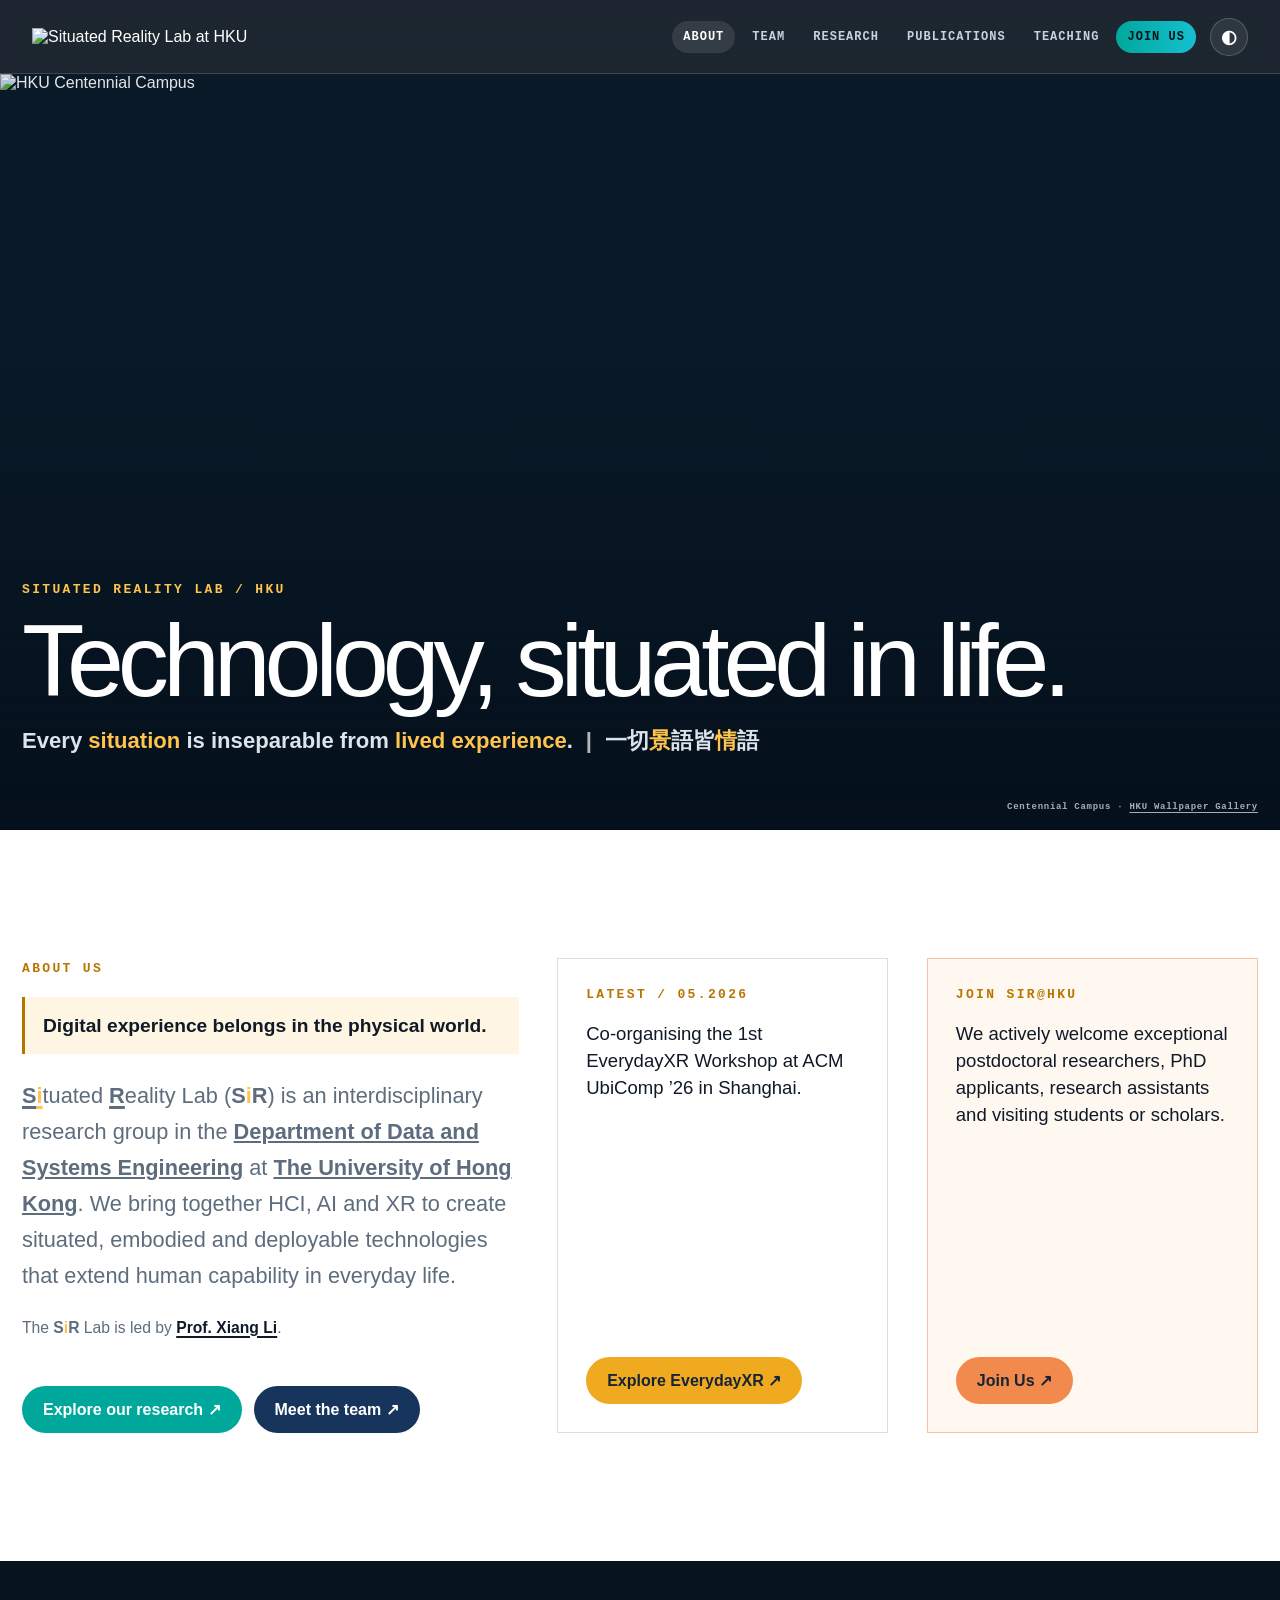
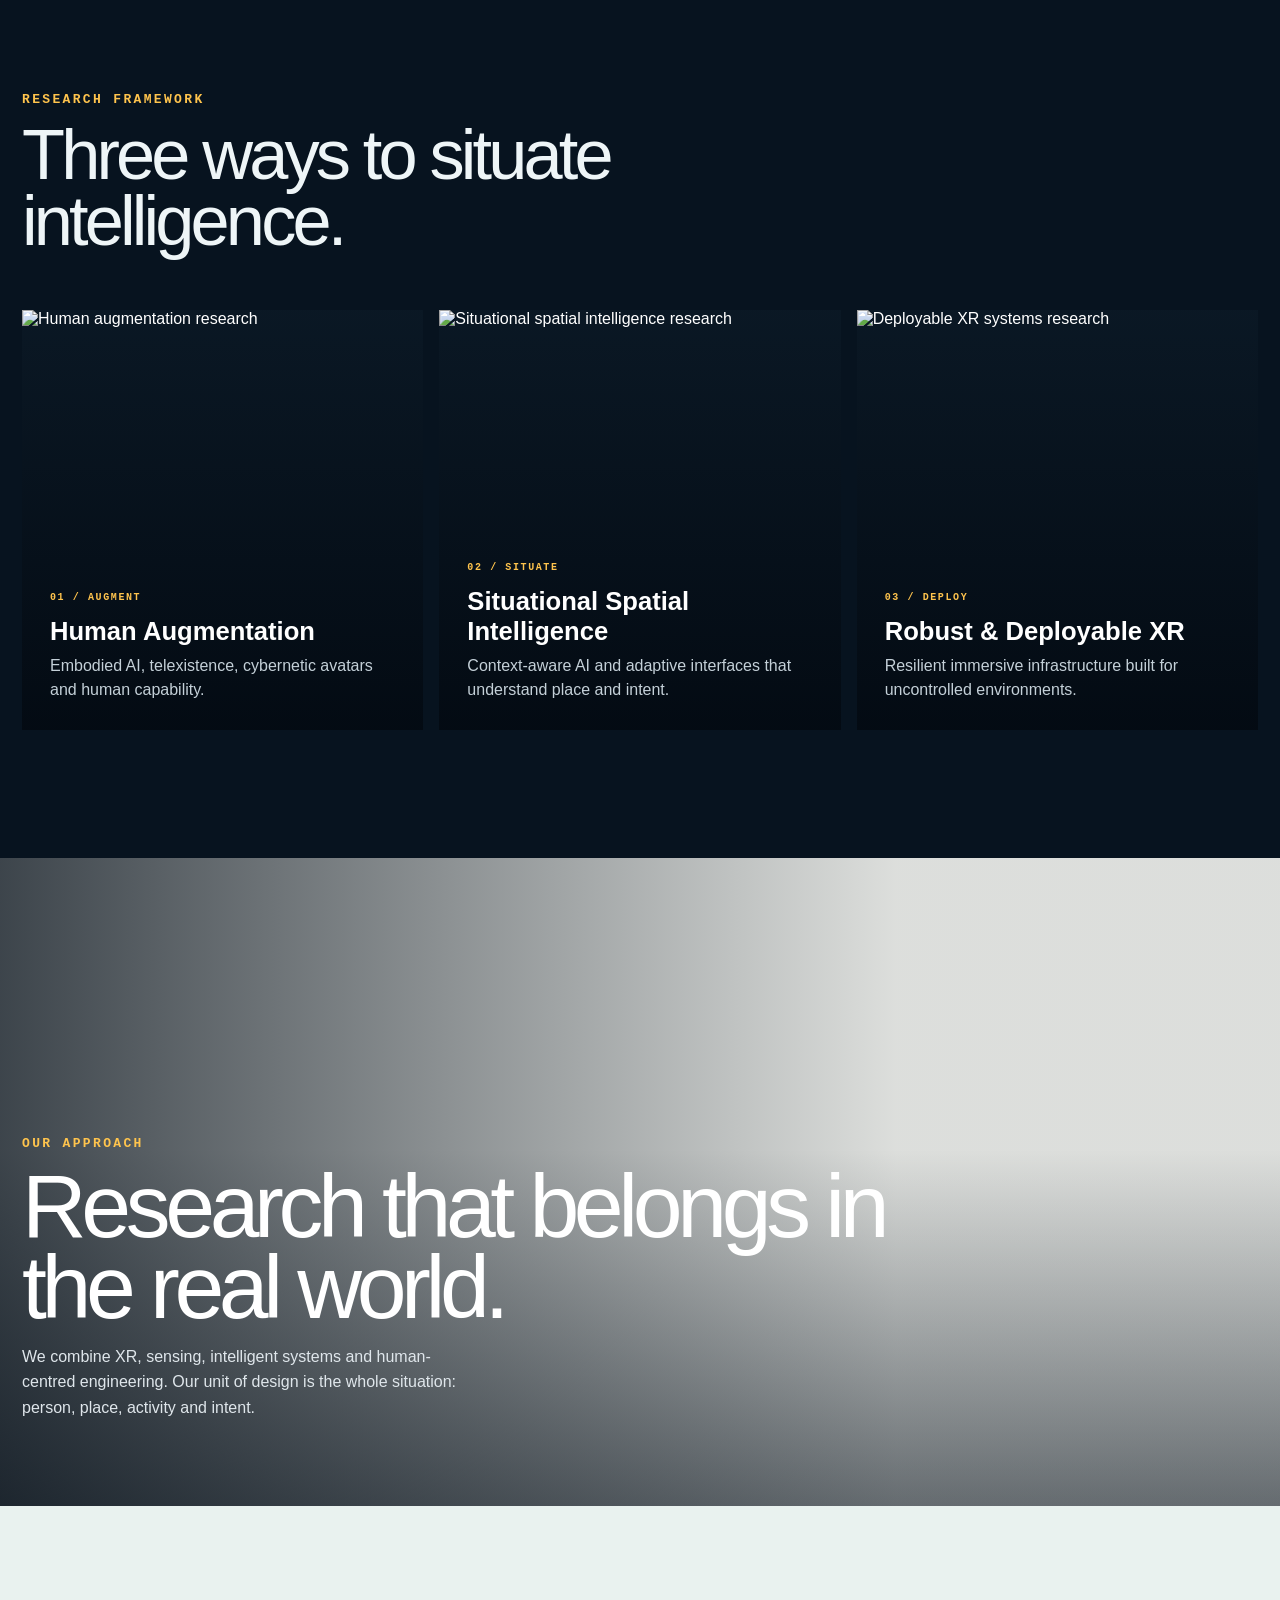
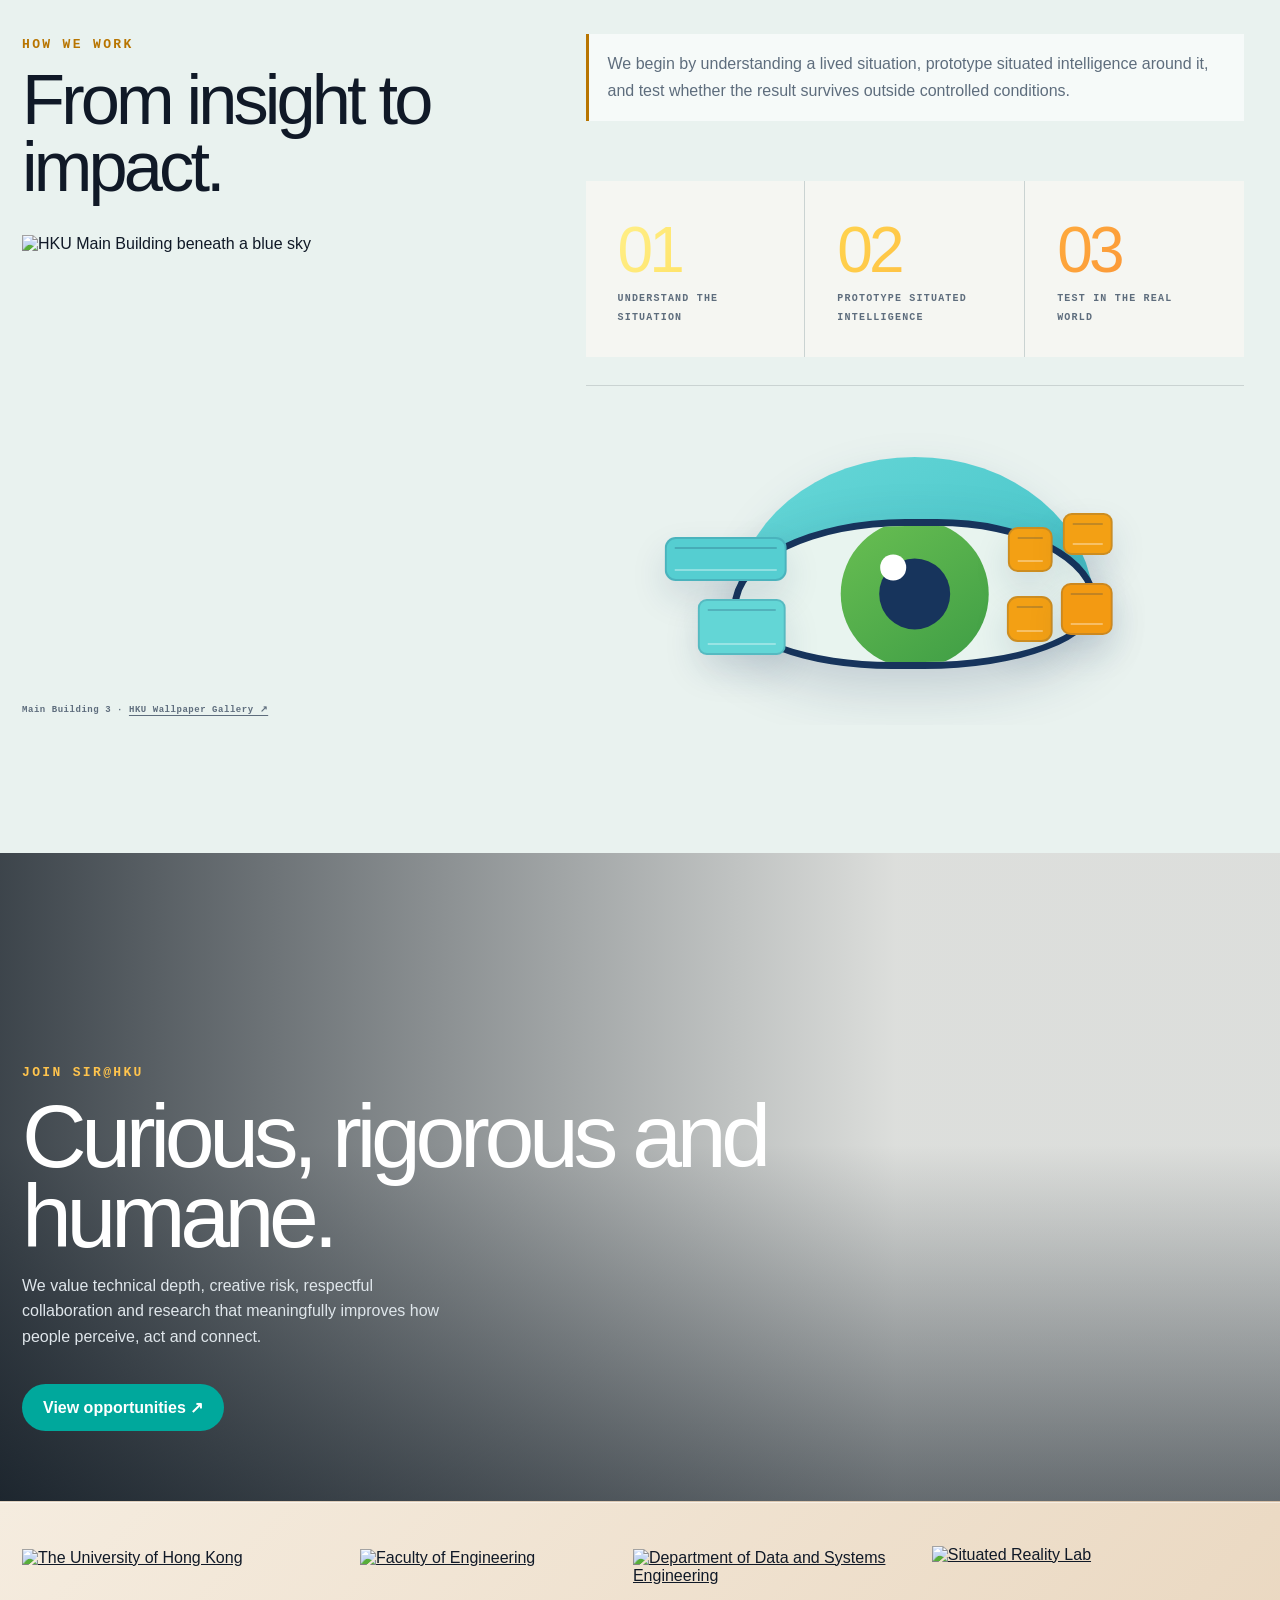
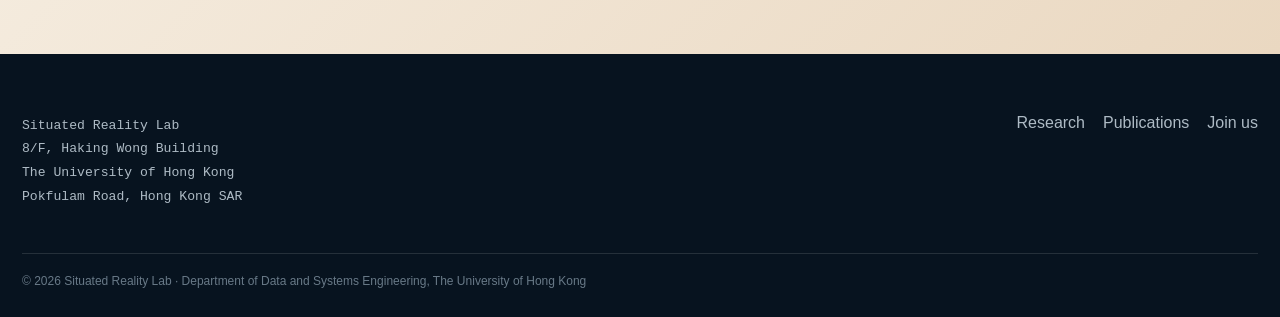
==== index.html @ 8b803414 "Revert "Move recommended readings to Misc page" This reverts commit d02cb369d5a5e66fdafa43a416e99a33" ====
<!doctype html><html lang="en"><head><meta charset="utf-8"><meta name="viewport" content="width=device-width,initial-scale=1"><meta name="theme-color" content="#07131f"><title>Situated Reality Lab — SiR@HKU</title><meta name="description" content="The Situated Reality Lab at The University of Hong Kong explores human augmentation, situational spatial intelligence and deployable XR systems."><meta property="og:title" content="Situated Reality Lab — SiR@HKU"><meta property="og:description" content="Every situation is inseparable from lived experience."><meta property="og:image" content="assets/campus/centennial-campus.webp"><link rel="icon" href="assets/brand/favicon.png"><link rel="stylesheet" href="site.css?v=20260720-about-lead1"></head><body>
<a class="skip" href="#content">Skip to content</a><header class="site-head"><a class="site-brand" href="index.html"><img src="assets/brand/sir-full-white.png" alt="Situated Reality Lab at HKU"></a><button class="nav-toggle" aria-expanded="false" aria-label="Open navigation">☰</button><nav class="site-nav" aria-label="Primary"><a href="index.html" aria-current="page">About</a><a href="team.html">Team</a><a href="research.html">Research</a><a href="publications.html">Publications</a><a href="teaching.html">Teaching</a><a class="join-pill" href="/join-us">Join us</a></nav></header>
<main id="content" class="page-main"><section class="campus-hero"><img src="assets/campus/centennial-campus.webp" alt="HKU Centennial Campus"><div class="hero-copy"><span class="eyebrow">Situated Reality Lab / HKU</span><h1>Technology, situated in life.</h1><p class="hero-manifesto">Every <strong class="manifesto-accent">situation</strong> is inseparable from <strong class="manifesto-accent">lived experience</strong>. <span class="manifesto-divider">|</span> 一切<span class="manifesto-accent">景</span>語皆<span class="manifesto-accent">情</span>語</p></div><small class="photo-credit">Centennial Campus · <a href="https://hku.hk/multimedia/wallpaper-gallery/page-1/">HKU Wallpaper Gallery</a></small></section>
<section class="section section--white"><div class="about-intro reveal"><div><span class="eyebrow">About us</span><aside class="about-note">Digital experience belongs in the physical world.</aside><p class="lede"><span class="sir-full-name"><strong class="sir-initial">S</strong><strong class="sir-initial sir-i">i</strong>tuated <strong class="sir-initial">R</strong>eality Lab</span> (<strong class="sir-abbr">S<span class="sir-i">i</span>R</strong>) is an interdisciplinary research group in the <strong><a href="https://www.dase.hku.hk/" target="_blank" rel="noreferrer">Department of Data and Systems Engineering</a></strong> at <strong><a href="https://www.hku.hk/" target="_blank" rel="noreferrer">The University of Hong Kong</a></strong>. We bring together HCI, AI and XR to create situated, embodied and deployable technologies that extend human capability in everyday life.</p><p class="about-leadership">The <strong class="sir-abbr">S<span class="sir-i">i</span>R</strong> Lab is led by <strong><a href="https://www.xiang-li.phd/" target="_blank" rel="noreferrer">Prof. Xiang Li</a></strong>.</p><div class="about-actions"><a class="button button--teal" href="research.html">Explore our research ↗</a><a class="button" href="team.html">Meet the team ↗</a></div></div><aside class="about-update"><span class="eyebrow">Latest / 05.2026</span><p>Co-organising the 1st EverydayXR Workshop at ACM UbiComp ’26 in Shanghai.</p><a class="button button--amber" href="https://sites.google.com/view/everyday-xr/home" target="_blank" rel="noreferrer">Explore EverydayXR ↗</a></aside><aside class="about-update about-update--join"><span class="eyebrow">Join SiR@HKU</span><p>We actively welcome exceptional postdoctoral researchers, PhD applicants, research assistants and visiting students or scholars.</p><a class="button button--orange" href="/join-us">Join Us ↗</a></aside></div></section>
<section class="section section--dark"><span class="eyebrow">Research framework</span><h2>Three ways to situate intelligence.</h2><div class="pillars reveal"><a class="pillar" href="research.html#augmentation"><img src="assets/research/human-augmentation-v2.webp" alt="Human augmentation research"><span>01 / AUGMENT</span><h3>Human Augmentation</h3><p>Embodied AI, telexistence, cybernetic avatars and human capability.</p></a><a class="pillar" href="research.html#intelligence"><img src="assets/research/spatial-intelligence-v2.webp" alt="Situational spatial intelligence research"><span>02 / SITUATE</span><h3>Situational Spatial Intelligence</h3><p>Context-aware AI and adaptive interfaces that understand place and intent.</p></a><a class="pillar" href="research.html#systems"><img src="assets/research/deployable-xr-v2.webp" alt="Deployable XR systems research"><span>03 / DEPLOY</span><h3>Robust & Deployable XR</h3><p>Resilient immersive infrastructure built for uncontrolled environments.</p></a></div></section>
<section class="campus-break"><img src="assets/campus/main-building-1.webp" alt="HKU Main Building"><div class="campus-break__copy reveal"><span class="eyebrow">Our approach</span><h2>Research that belongs in the real world.</h2><p>We combine XR, sensing, intelligent systems and human-centred engineering. Our unit of design is the whole situation: person, place, activity and intent.</p></div></section>
<section class="section section--tint"><div class="section-grid reveal"><div><span class="eyebrow">How we work</span><h2>From insight to impact.</h2><figure class="how-campus-image"><img src="assets/campus/main-building-3.webp" alt="HKU Main Building beneath a blue sky"><figcaption>Main Building 3 · <a href="https://hku.hk/multimedia/wallpaper-gallery/page-1/" target="_blank" rel="noreferrer">HKU Wallpaper Gallery ↗</a></figcaption></figure></div><div class="prose"><aside class="how-note">We begin by understanding a lived situation, prototype situated intelligence around it, and test whether the result survives outside controlled conditions.</aside><div class="kpi-row how-we-work__steps"><div class="kpi"><b>01</b><span>Understand the situation</span></div><div class="kpi"><b>02</b><span>Prototype situated intelligence</span></div><div class="kpi"><b>03</b><span>Test in the real world</span></div></div><div class="how-eye-wrap" data-about-eye><div class="about-eye-world" aria-hidden="true"><div class="about-eye"><div class="about-eye__cap"></div><div class="about-eye__sclera"><div class="about-eye__iris"><div class="about-eye__pupil"><i></i></div></div></div></div><span class="about-window about-window--1"></span><span class="about-window about-window--2"></span><span class="about-window about-window--3"></span><span class="about-window about-window--4"></span><span class="about-window about-window--5"></span><span class="about-window about-window--6"></span></div></div></div></div></section>
<section class="campus-break"><img src="assets/campus/law-pond.webp" alt="Pond lilies by the HKU Faculty of Law"><div class="campus-break__copy reveal"><span class="eyebrow">Join SiR@HKU</span><h2>Curious, rigorous and humane.</h2><p>We value technical depth, creative risk, respectful collaboration and research that meaningfully improves how people perceive, act and connect.</p><a class="button button--teal" href="/join-us">View opportunities ↗</a></div></section></main>
<div class="logo-strip"><a href="https://www.hku.hk/" target="_blank" rel="noreferrer" aria-label="The University of Hong Kong"><img src="assets/brand/hku-logo.png" alt="The University of Hong Kong"></a><a href="https://engg.hku.hk/" target="_blank" rel="noreferrer" aria-label="Faculty of Engineering, The University of Hong Kong"><img src="assets/brand/engineering-logo.png" alt="Faculty of Engineering"></a><a href="https://www.dase.hku.hk/" target="_blank" rel="noreferrer" aria-label="Department of Data and Systems Engineering, The University of Hong Kong"><img src="assets/brand/dase-logo.png" alt="Department of Data and Systems Engineering"></a><a href="/" aria-label="Situated Reality Lab home"><img src="assets/brand/sir-full.png" alt="Situated Reality Lab"></a></div>
<footer class="site-foot"><div class="foot-grid"><address>Situated Reality Lab<br>8/F, Haking Wong Building<br>The University of Hong Kong<br>Pokfulam Road, Hong Kong SAR</address><nav><a href="research.html">Research</a><a href="publications.html">Publications</a><a href="/join-us">Join us</a></nav></div><div class="copyright">© 2026 Situated Reality Lab · Department of Data and Systems Engineering, The University of Hong Kong</div></footer><script src="site.js?v=20260731-nav-label1"></script></body></html>
---- site.css ----
:root{--ink:#101927;--muted:#5e6d7d;--paper:#f5f6f2;--teal:#00a89c;--cyan:#16bfd0;--yellow:#ffc44d;--yellow-ink:#b87500;--orange:#f57945;--navy:#17345c;--green:#7fa640;--line:rgba(16,25,39,.14);--max:1240px;--mono:ui-monospace,SFMono-Regular,Menlo,monospace;--sans:Inter,"Helvetica Neue",Arial,"PingFang SC",sans-serif}
*{box-sizing:border-box}html{scroll-behavior:smooth;background:var(--paper)}body{margin:0;color:var(--ink);background:var(--paper);font-family:var(--sans)}img{display:block;max-width:100%}a{color:inherit}::selection{background:var(--orange);color:#fff}.skip{position:absolute;left:-9999px}.skip:focus{left:16px;top:16px;z-index:1000;padding:10px;background:#fff}
.site-head{position:sticky;top:0;z-index:80;display:flex;align-items:center;gap:28px;min-height:74px;padding:10px max(22px,calc((100vw - var(--max))/2));border-bottom:1px solid rgba(255,255,255,.14);color:#fff;background:rgba(6,16,27,.9);backdrop-filter:blur(18px)}.site-brand{display:flex;align-items:center;gap:12px;text-decoration:none;margin-right:auto}.site-brand img{width:230px;height:auto;max-height:46px;object-fit:contain}.site-brand span{display:none}.site-nav{display:flex;align-items:center;gap:6px}.site-nav a,.quick a{padding:10px 11px;text-decoration:none;font:650 11px/1 var(--mono);letter-spacing:.09em;text-transform:uppercase;color:#c7d2df;border-radius:99px}.site-nav a:hover,.site-nav a[aria-current=page]{color:#fff;background:rgba(255,255,255,.1)}.join-pill{background:linear-gradient(90deg,var(--teal),var(--cyan))!important;color:#04131c!important}.nav-toggle{display:none;color:#fff;border:0;background:transparent;font-size:24px}
.campus-hero{position:relative;min-height:min(84vh,880px);display:flex;align-items:end;overflow:hidden;color:#fff;background:#0b1b2a}.campus-hero>img{position:absolute;inset:0;width:100%;height:100%;object-fit:cover;animation:hero-in 1.2s ease both}.campus-hero:after{content:"";position:absolute;inset:0;background:linear-gradient(180deg,rgba(4,15,26,.1),rgba(4,15,26,.2) 45%,rgba(4,15,26,.9))}.hero-copy{position:relative;z-index:2;width:min(var(--max),calc(100% - 44px));margin:0 auto;padding:90px 0 72px}.eyebrow{display:inline-block;font:700 11px/1.2 var(--mono);letter-spacing:.18em;text-transform:uppercase;color:var(--yellow-ink)}.hero-copy .eyebrow,.campus-break .eyebrow,.section--dark .eyebrow{color:var(--yellow)}.hero-copy h1{max-width:11em;margin:18px 0;font-size:clamp(3.2rem,8vw,7.8rem);font-weight:460;line-height:.88;letter-spacing:-.06em;text-wrap:balance}.hero-copy p{max-width:60ch;margin:0;color:#dbe4eb;font-size:clamp(1rem,1.6vw,1.25rem);line-height:1.55}.photo-credit{position:absolute;right:22px;bottom:18px;z-index:3;color:rgba(255,255,255,.66);font:600 9px/1 var(--mono);letter-spacing:.08em}.photo-credit a{text-underline-offset:3px}
.page-main{overflow:hidden}.section{padding:clamp(75px,10vw,140px) max(22px,calc((100vw - var(--max))/2))}.section--white{background:#fff}.section--dark{color:#eef5f7;background:#07131f}.section--tint{background:#e9f2ef}.section-grid{display:grid;grid-template-columns:minmax(0,.8fr) minmax(0,1.2fr);gap:clamp(45px,9vw,120px)}.section h2{max-width:12em;margin:14px 0 28px;font-size:clamp(2.5rem,5.5vw,5.4rem);font-weight:470;line-height:.95;letter-spacing:-.055em}.section h3{font-size:clamp(1.4rem,2vw,2rem);font-weight:560;line-height:1.15}.lede{max-width:60ch;color:var(--muted);font-size:clamp(1.1rem,1.7vw,1.38rem);line-height:1.65}.section--dark .lede,.section--dark p{color:#aebbc5}.prose{max-width:74ch}.prose p,.prose li{color:var(--muted);font-size:1.03rem;line-height:1.75}.prose strong{color:var(--ink)}.section--dark .prose strong{color:#fff}.prose ul{padding-left:1.15em}.kpi-row{display:grid;grid-template-columns:repeat(3,1fr);gap:1px;margin-top:60px;background:var(--line)}.kpi{padding:32px;background:var(--paper)}.kpi b{display:block;font-size:clamp(2.6rem,5vw,5rem);font-weight:470;letter-spacing:-.06em}.kpi span{font:650 10px/1.4 var(--mono);letter-spacing:.12em;text-transform:uppercase;color:var(--muted)}
.campus-break{position:relative;min-height:72vh;display:grid;place-items:end start;overflow:hidden;color:#fff}.campus-break img{position:absolute;inset:-7% 0;width:100%;height:114%;object-fit:cover;transform:translateY(var(--parallax,0))}.campus-break:after{content:"";position:absolute;inset:0;background:linear-gradient(90deg,rgba(3,13,23,.76),rgba(3,13,23,.1) 70%),linear-gradient(0deg,rgba(3,13,23,.55),transparent 55%)}.campus-break__copy{position:relative;z-index:2;width:min(var(--max),calc(100% - 44px));margin:0 auto;padding:70px 0}.campus-break h2{max-width:11em;margin:15px 0;font-size:clamp(3rem,7vw,7rem);font-weight:460;line-height:.9;letter-spacing:-.06em}.campus-break p{max-width:50ch;color:#dfe6eb;line-height:1.6}
.pillars{display:grid;grid-template-columns:repeat(3,1fr);gap:16px;margin-top:55px}.pillar{position:relative;min-height:420px;padding:28px;display:flex;flex-direction:column;justify-content:end;overflow:hidden;color:#fff;background:#0b1926;text-decoration:none}.pillar img{position:absolute;inset:0;width:100%;height:100%;object-fit:cover;filter:saturate(.82)}.pillar:after{content:"";position:absolute;inset:0;background:linear-gradient(0deg,rgba(3,10,18,.95),rgba(3,10,18,.08))}.pillar>*{position:relative;z-index:2}.pillar span{font:700 10px/1 var(--mono);letter-spacing:.16em;color:#67dfd5}.pillar h3{margin:14px 0 8px}.pillar p{margin:0;color:#c4d0d8;line-height:1.5}
.team-grid{display:grid;grid-template-columns:repeat(4,1fr);gap:18px;margin-top:55px}.person{background:#fff;border:1px solid var(--line)}.person img,.person-placeholder{width:100%;aspect-ratio:1;object-fit:cover;background:linear-gradient(135deg,var(--navy),var(--teal));}.person-placeholder{display:grid;place-items:center;color:#fff;font-size:4rem;font-weight:300}.person__copy{padding:21px}.person__copy h3{margin:0 0 8px;font-size:1.25rem}.person__copy p{margin:3px 0;color:var(--muted);font-size:.9rem;line-height:1.45}.person__copy .role{color:var(--yellow-ink);font:700 10px/1.3 var(--mono);letter-spacing:.09em;text-transform:uppercase}.alumni{columns:2;column-gap:55px;padding:0;list-style:none}.alumni li{break-inside:avoid;padding:13px 0;border-bottom:1px solid var(--line);color:var(--muted)}
.research-block{display:grid;grid-template-columns:70px 1fr;gap:35px;padding:45px 0;border-top:1px solid var(--line)}.research-block .num{font:700 12px/1 var(--mono);color:var(--orange)}.research-block h3{margin:0 0 15px;font-size:clamp(2rem,3.4vw,3.5rem);letter-spacing:-.04em}.topic-list{display:grid;grid-template-columns:1fr 1fr;gap:12px 35px;padding:0;list-style:none}.topic-list li{padding:14px 0;border-top:1px solid var(--line);color:var(--muted);line-height:1.55}
.research-scroll{background:#06111c}.research-scroll__section{position:relative;min-height:145vh;color:#fff}.research-scroll__panel{position:sticky;top:74px;display:grid;grid-template-columns:1.15fr .85fr;height:calc(100vh - 74px);min-height:650px;overflow:hidden;background:#07131f}.research-scroll__section:nth-child(even) .research-scroll__panel{grid-template-columns:.85fr 1.15fr}.research-scroll__section:nth-child(even) .research-scroll__visual{order:2}.research-scroll__visual{position:relative;overflow:hidden}.research-scroll__visual:after{content:"";position:absolute;inset:0;background:linear-gradient(90deg,transparent 55%,#07131f)}.research-scroll__section:nth-child(even) .research-scroll__visual:after{background:linear-gradient(270deg,transparent 55%,#07131f)}.research-scroll__visual img{width:100%;height:100%;object-fit:cover;filter:saturate(.86) contrast(1.05);transform:scale(1.03)}.research-scroll__copy{display:flex;flex-direction:column;justify-content:center;padding:clamp(34px,6vw,90px)}.research-scroll__num{font:700 10px/1 var(--mono);letter-spacing:.18em;color:#6ae2d7}.research-scroll__copy h2{margin:20px 0;font-size:clamp(3rem,5.5vw,6rem);font-weight:470;line-height:.9;letter-spacing:-.06em}.research-scroll__copy>p{max-width:42ch;color:#bdc9d2;font-size:1.05rem;line-height:1.6}.research-keywords{display:flex;flex-wrap:wrap;gap:9px;margin:24px 0 0;padding:0;list-style:none}.research-keywords li{padding:9px 11px;border:1px solid rgba(255,255,255,.18);border-radius:99px;color:#e4edf2;font:650 9px/1.2 var(--mono);letter-spacing:.06em}.research-scroll__cta{margin-top:28px;color:#72e1d7;text-decoration:none;font-weight:650}
.about-intro{display:grid;grid-template-columns:1fr 1fr;gap:clamp(40px,8vw,110px);align-items:end}.about-update{padding:28px;border:1px solid var(--line);background:#fff}.about-update p{font-size:1.25rem;line-height:1.45}.about-update a{text-underline-offset:4px}.about-leadership{margin:14px 0 0;color:var(--muted);font-size:clamp(.98rem,1.15vw,1.08rem);line-height:1.55}.about-leadership a{color:var(--ink);font-weight:750;text-decoration-color:currentColor;text-decoration-thickness:1.5px;text-underline-offset:3px}.about-actions{display:flex;gap:12px;flex-wrap:wrap;margin-top:28px}
.manifesto-accent,.text-accent{color:var(--yellow)}.manifesto-divider{padding:0 .3em;color:rgba(255,255,255,.7)}.hero-copy .hero-manifesto{max-width:none;font-size:clamp(1.08rem,1.8vw,1.38rem);font-weight:650}
.pub-tools{display:flex;gap:12px;align-items:center;margin:35px 0}.pub-tools input{width:min(520px,100%);padding:15px 18px;border:1px solid var(--line);background:#fff;font:inherit}.pub-year{display:grid;grid-template-columns:140px 1fr;gap:35px;padding:40px 0;border-top:1px solid var(--line)}.pub-year h2{margin:0;font-size:2.5rem}.pub-list{margin:0;padding:0 0 0 2.5rem;list-style:decimal}.pub-list li{padding:0 0 24px .35rem;color:var(--muted);line-height:1.6}.pub-list li::marker{color:var(--yellow-ink);font:800 11px/1 var(--mono)}.pub-list strong{color:var(--ink)}.author-highlight{padding:0 .15em;color:#fff;background:var(--navy);font-weight:750}.pub-note{color:var(--orange);font-weight:800}.badge{display:inline-block;margin:5px 0 0 8px;padding:5px 8px;color:#fff;background:var(--orange);font:700 9px/1.25 var(--mono);letter-spacing:.05em;text-transform:uppercase}.publication-key{margin:-10px 0 28px;color:var(--muted);font-size:.88rem}.publication-key sup{color:var(--orange);font-weight:800}
.teaching-group{padding:36px;border:1px solid var(--line);background:#fff}.teaching-group+.teaching-group{margin-top:24px}.teaching-brand{display:flex;align-items:center;min-height:74px;margin-bottom:20px}.teaching-brand img{width:auto;max-width:min(420px,100%);max-height:74px;object-fit:contain}.teaching-brand--cam img{max-height:64px}.supervision-note{margin-top:24px;padding:18px 20px;border-left:3px solid var(--teal);color:var(--muted);background:#f2f6f4;font-size:.9rem;line-height:1.6}
.timeline{display:grid;gap:0}.course{display:grid;grid-template-columns:170px 1fr;gap:32px;padding:38px 0;border-top:1px solid var(--line)}.course time{font:700 11px/1.5 var(--mono);letter-spacing:.1em;color:var(--yellow-ink)}.course h3{margin:0 0 10px}.course p{margin:4px 0;color:var(--muted);line-height:1.6}
.status-card{padding:35px;border-left:5px solid var(--orange);background:#fff}.status-card h3{margin-top:0}.opportunities{display:grid;grid-template-columns:repeat(3,1fr);gap:15px;margin-top:40px}.opportunity{padding:26px;border:1px solid var(--line);background:#fff}.opportunity span{color:var(--yellow-ink);font:700 10px/1 var(--mono);letter-spacing:.1em}.opportunity h3{margin:15px 0 8px}.opportunity p{color:var(--muted);line-height:1.55}.faq{max-width:900px;margin-top:40px}.faq details{border-top:1px solid var(--line)}.faq summary{cursor:pointer;padding:24px 34px 24px 0;font-size:1.12rem;font-weight:620;list-style:none}.faq summary:after{content:"+";float:right;color:var(--teal)}.faq details[open] summary:after{content:"−"}.faq details p{max-width:70ch;margin:0 0 25px;color:var(--muted);line-height:1.7}
.button{display:inline-block;margin-top:18px;padding:14px 21px;border-radius:99px;color:#fff;background:var(--navy);text-decoration:none;font-weight:650}.button--teal{background:var(--teal)}.logo-strip{color-scheme:only light;display:grid;grid-template-columns:1.15fr .9fr 1fr 1.25fr;align-items:center;gap:38px;padding:44px max(22px,calc((100vw - var(--max))/2));background:linear-gradient(135deg,#f5ecdf 0%,#ead8c1 100%);border-top:1px solid rgba(113,73,35,.16);box-shadow:inset 0 1px rgba(255,255,255,.48)}.logo-strip a{display:flex;align-items:center;justify-content:center;border-radius:8px;transition:opacity .2s ease,transform .2s ease}.logo-strip a:hover{opacity:.78;transform:translateY(-2px)}.logo-strip a:focus-visible{outline:3px solid var(--teal);outline-offset:6px}.logo-strip img{width:100%;height:58px;object-fit:contain}.logo-strip a:last-child img{height:64px}.site-foot{padding:60px max(22px,calc((100vw - var(--max))/2)) 32px;color:#aebbc5;background:#07131f}.foot-grid{display:grid;grid-template-columns:1fr 1fr;gap:40px}.site-foot img{width:165px}.site-foot p,.site-foot address{font:normal .82rem/1.8 var(--mono)}.site-foot nav{display:flex;justify-content:flex-end;gap:18px;flex-wrap:wrap}.site-foot nav a{text-decoration:none}.copyright{margin-top:45px;padding-top:20px;border-top:1px solid rgba(255,255,255,.12);color:#687987;font-size:.75rem}
.about-intro{grid-template-columns:1.2fr .8fr .8fr;gap:clamp(18px,3vw,42px);align-items:stretch}.about-update{display:flex;flex-direction:column}.about-update p{font-size:1.16rem}.about-update a{margin-top:auto}.about-update--join{border-color:rgba(245,121,69,.45);background:#fff8f1}.about-update--join .eyebrow{color:var(--yellow-ink)}
.research-scroll__copy{overflow:auto}.research-keywords--details{display:grid;gap:0;width:100%;margin-top:20px}.research-keywords--details details{border-top:1px solid rgba(255,255,255,.16)}.research-keywords--details summary{cursor:pointer;padding:12px 26px 12px 0;color:#eef5f7;font:650 10px/1.35 var(--mono);letter-spacing:.045em;list-style:none}.research-keywords--details summary:after{content:"+";float:right;color:#67dfd5;font-size:15px}.research-keywords--details details[open] summary:after{content:"−"}.research-keywords--details p{margin:0 0 14px;max-width:48ch;color:#9fb0bc;font-size:.88rem;line-height:1.55}
.team-author{padding:.04em .2em;color:#542400;background:var(--yellow);border-bottom:2px solid var(--orange);font-weight:760}
.section--tint .eyebrow{color:var(--yellow-ink)}.kpi b,.pub-year>h2{color:var(--yellow-ink)}@supports ((-webkit-background-clip:text) or (background-clip:text)){.kpi b{background:linear-gradient(110deg,var(--yellow-ink),var(--orange));-webkit-background-clip:text;background-clip:text;-webkit-text-fill-color:transparent}}.pillar span,.research-scroll__num,.research-block .num{color:var(--yellow)}
.final-thought-note{max-width:900px;margin:0}.final-thought-note h3{margin:8px 0 12px;font-size:1.05rem}.final-thought-note p{margin:8px 0;font-size:.9rem}.join-label{color:var(--yellow-ink)!important}.final-thought-note .join-label{font:800 11px/1.2 var(--mono);letter-spacing:.12em;text-transform:uppercase}.join-page main a[target="_blank"]:not([href*="hku.hk/multimedia"])::after,.join-page main a[href^="mailto:"]::after{content:" ↗";color:var(--yellow-ink);font-weight:800;text-decoration:none}.join-page main .reading-list a[target="_blank"]::after{content:none}
.recruitment-call{display:grid;gap:10px;margin:20px 0;padding:0;list-style:none}.recruitment-call li{padding:15px 18px;border-left:3px solid var(--yellow);color:var(--ink);background:#fff8df;font-weight:720}.recruitment-call span{color:var(--muted);font-weight:560}.opening-intro{display:grid;grid-template-columns:minmax(0,.8fr) minmax(0,1.2fr);gap:clamp(45px,9vw,120px);align-items:end}.opening-intro .eyebrow,.opening-intro h2{grid-column:1}.opening-intro .lede{grid-column:2;grid-row:1 / span 2;margin:0}.opening-list{margin-top:55px;border-top:1px solid var(--line)}.opening-row{display:grid;grid-template-columns:90px 1fr;gap:28px;padding:38px 0;border-bottom:1px solid var(--line)}.opening-index{color:var(--yellow-ink);font:800 12px/1 var(--mono);letter-spacing:.14em}.opening-row h3{margin:0 0 8px}.opening-row p:first-of-type{margin-top:0}.opening-meta{color:var(--yellow-ink)!important;font:750 11px/1.45 var(--mono)!important;letter-spacing:.08em;text-transform:uppercase}.requirement-note{margin:10px 0 20px;padding:13px 16px;border-left:3px solid var(--yellow);color:var(--muted);background:#fff8df;font-size:.84rem;line-height:1.6}.requirement-note sup{color:var(--yellow-ink);font-weight:800}
.join-feature{display:grid;grid-template-columns:minmax(280px,.72fr) minmax(0,1.28fr);gap:clamp(42px,7vw,100px);align-items:start}.join-feature--reverse{grid-template-columns:minmax(0,1.28fr) minmax(280px,.72fr)}.join-feature__media{position:sticky;top:104px;margin:0}.join-feature__media img{width:100%;height:min(76vh,760px);min-height:560px;object-fit:cover;object-position:67% center}.join-feature--reverse .join-feature__media img{object-position:52% center}.join-feature__media figcaption{padding-top:10px;color:var(--muted);font:650 9px/1.45 var(--mono);letter-spacing:.06em}.join-feature__content h2{font-size:clamp(2.6rem,4.8vw,5rem)}.join-feature__content>.lede{margin-bottom:34px}.capability-grid{display:grid;grid-template-columns:1fr 1fr;gap:12px}.capability-grid article{padding:24px;border-top:3px solid var(--yellow);background:#fff}.capability-grid span{color:var(--yellow-ink);font:800 10px/1 var(--mono);letter-spacing:.14em}.capability-grid h3{margin:13px 0 9px;font-size:1.16rem}.capability-grid p,.admission-cards p,.funding-note,.institution-note p{color:var(--muted);line-height:1.65}.profile-note{margin-top:18px;padding:18px 20px;border-left:3px solid var(--yellow);color:var(--muted);background:#f7faf7;font-size:.9rem;line-height:1.65}.admission-cards{display:grid;gap:14px}.admission-cards article{padding:26px;border:1px solid var(--line);background:#f7f8f4}.admission-cards h3{margin:0 0 10px}.admission-cards a,.funding-note a{font-weight:700;text-decoration-color:var(--yellow-ink);text-decoration-thickness:2px;text-underline-offset:3px}.funding-note{margin:18px 0;padding:17px 19px;border-left:3px solid var(--yellow);background:#fff8df}.join-rankings{margin-top:24px}.join-rankings .kpi{padding:18px}.join-rankings .kpi b{font-size:clamp(2rem,3.2vw,3.4rem)}.institution-note{display:grid;grid-template-columns:1fr 1fr;gap:22px;margin-top:24px}.institution-note p{margin:0}.reading-list{display:grid;gap:0;margin-top:28px;padding-left:1.35rem}.reading-list li{padding:15px 0 15px 6px;border-top:1px solid var(--line)}.reading-list a{display:inline;color:var(--ink);font-weight:700;text-decoration-color:var(--yellow-ink);text-decoration-thickness:2px;text-underline-offset:4px}.reading-list cite{font-style:italic}.citation-meta{display:block;margin-top:6px;color:var(--muted);font:600 10px/1.55 var(--mono);letter-spacing:.025em}
.kpi-row.kpi-row--four{grid-template-columns:repeat(4,1fr)}
.why-join{overflow:hidden}.why-join__intro{display:grid;grid-template-columns:minmax(0,.85fr) minmax(0,1.15fr);gap:clamp(45px,9vw,120px);align-items:end}.why-join__intro h2{margin-bottom:0}.why-join__context{max-width:68ch}.why-join__context p{color:#b7c2ca;font-size:1.05rem;line-height:1.72}.why-join__context a{color:#fff;font-weight:700;text-decoration-color:var(--yellow);text-decoration-thickness:2px;text-underline-offset:4px}.why-join__context strong{color:var(--yellow)}.why-join__showcase{display:grid;grid-template-columns:minmax(0,1.18fr) minmax(300px,.82fr);gap:clamp(28px,5vw,68px);align-items:stretch;margin-top:60px}.why-join__visual{display:flex;flex-direction:column;justify-content:flex-end;margin:0;padding:clamp(22px,4vw,48px) clamp(15px,3vw,40px) 12px;background:#d8d1c1}.why-join__visual img{width:100%;height:auto;max-height:540px;object-fit:contain}.why-join__visual figcaption{padding-top:12px;color:#49525a;font:650 9px/1.45 var(--mono);letter-spacing:.06em}.why-join__visual a{font-weight:700}.why-join__funding{padding:clamp(25px,4vw,44px);border-top:4px solid var(--yellow);background:#102231}.micro-label{color:var(--yellow);font:800 10px/1 var(--mono);letter-spacing:.14em;text-transform:uppercase}.why-join__funding h3{max-width:13em;margin:16px 0 28px;font-size:clamp(1.8rem,3vw,3.1rem);font-weight:520;letter-spacing:-.035em}.funding-paths{display:grid;gap:18px}.funding-paths article{padding-top:18px;border-top:1px solid #29404f}.funding-paths article>span{color:var(--yellow);font:800 10px/1 var(--mono);letter-spacing:.12em;text-transform:uppercase}.funding-paths h4{margin:9px 0 8px;color:#fff;font-size:1.08rem}.funding-paths p{margin:0;color:#aebbc5;font-size:.92rem;line-height:1.65}.funding-paths a{color:#fff;text-decoration-color:var(--yellow);text-underline-offset:3px}.why-join__rankings{margin-top:44px;background:#29404f}.why-join__rankings .kpi{padding:24px;background:#102231}.why-join__rankings .kpi b{color:var(--yellow);font-size:clamp(2.6rem,4.5vw,4.5rem)}.why-join__rankings .kpi span{color:#aebbc5}.why-join__source{display:grid;grid-template-columns:minmax(170px,.36fr) 1fr;align-items:center;gap:24px;margin-top:20px;padding:14px;border:1px solid #29404f;color:#fff;background:#0c1b28;transition:border-color .25s,transform .25s}.why-join__source:hover{border-color:var(--yellow);transform:translateY(-2px)}.why-join__source img{width:100%;height:90px;object-fit:cover}.why-join__source span{display:grid;gap:8px}.why-join__source small{color:#8fa0ab;font:650 9px/1.4 var(--mono);letter-spacing:.08em;text-transform:uppercase}.why-join__source strong{color:var(--yellow);font-size:1.08rem}.join-page main .why-join__context a::after,.join-page main .funding-paths a::after,.join-page main .why-join__visual a::after,.join-page main .why-join__source::after{content:none}
.reveal{opacity:0;transform:translateY(24px);transition:.7s ease}.reveal.is-visible{opacity:1;transform:none}@keyframes hero-in{from{scale:1.06;opacity:.5}to{scale:1;opacity:1}}
@media(max-width:900px){.nav-toggle{display:block}.site-nav{position:absolute;left:0;right:0;top:100%;display:none;flex-direction:column;align-items:stretch;padding:14px 22px;background:#07131f}.site-nav.is-open{display:flex}.site-nav a{padding:14px}.section-grid,.foot-grid,.about-intro,.opening-intro,.join-feature,.join-feature--reverse,.why-join__intro,.why-join__showcase{grid-template-columns:1fr}.opening-intro .eyebrow,.opening-intro h2,.opening-intro .lede{grid-column:1;grid-row:auto}.opening-row{grid-template-columns:54px 1fr}.application-notes{margin-left:82px}.join-feature__media{position:relative;top:0;order:0}.join-feature__content{order:1}.join-feature__media img{height:56vh;min-height:420px}.pillars{grid-template-columns:1fr}.pillar{min-height:350px}.team-grid{grid-template-columns:repeat(2,1fr)}.opportunities{grid-template-columns:1fr}.topic-list{grid-template-columns:1fr}.site-foot nav{justify-content:flex-start}.campus-hero{min-height:72vh}.hero-copy h1{font-size:clamp(3.2rem,13vw,6rem)}.logo-strip{grid-template-columns:1fr 1fr}.research-scroll__section{min-height:auto}.research-scroll__panel,.research-scroll__section:nth-child(even) .research-scroll__panel{position:relative;top:0;grid-template-columns:1fr;height:auto;min-height:0}.research-scroll__section:nth-child(even) .research-scroll__visual{order:0}.research-scroll__visual{height:52vh;min-height:380px}.research-scroll__visual:after,.research-scroll__section:nth-child(even) .research-scroll__visual:after{background:linear-gradient(0deg,#07131f,transparent 60%)}.research-scroll__copy{padding:55px 24px 75px}}
.join-page main .why-join__context a::after,.join-page main .funding-paths a::after,.join-page main .why-join__visual a::after,.join-page main .why-join__source::after{content:none!important}
@media(max-width:600px){.site-head{min-height:66px}.site-brand img{width:180px}.team-grid{grid-template-columns:1fr}.alumni{columns:1}.kpi-row{grid-template-columns:1fr}.capability-grid,.institution-note{grid-template-columns:1fr}.pub-year,.course,.research-block,.opening-row{grid-template-columns:1fr}.opening-row{gap:14px}.application-notes{margin-left:0}.join-feature__media img{height:62vh;min-height:360px}.pub-year{gap:15px}.research-block{gap:16px}.logo-strip{grid-template-columns:1fr;gap:25px}.logo-strip a{justify-content:flex-start}.logo-strip img{width:min(330px,100%);object-position:left center}.hero-copy{padding-bottom:50px}.campus-break{min-height:62vh}.why-join__source{grid-template-columns:1fr}.why-join__source img{height:auto}.why-join__visual{padding:22px 10px 10px}}
@media(max-width:600px){.kpi-row.kpi-row--four{grid-template-columns:1fr}}
@media(prefers-reduced-motion:reduce){html{scroll-behavior:auto}.reveal{opacity:1;transform:none}.campus-hero>img{animation:none}}
.reading-section{display:grid;grid-template-columns:minmax(280px,.72fr) minmax(0,1.28fr);gap:clamp(42px,7vw,100px);align-items:start}.reading-section__intro{position:sticky;top:104px}.reading-photo{margin:32px 0 0}.reading-photo img{width:100%;height:min(58vh,560px);min-height:440px;object-fit:cover}.reading-photo figcaption{padding-top:10px;color:var(--muted);font:650 9px/1.45 var(--mono);letter-spacing:.06em}
@media(max-width:900px){.reading-section{grid-template-columns:1fr}.reading-section__intro{position:relative;top:0}.reading-photo img{height:55vh;min-height:400px}}
.why-join__visual{position:relative;display:block;overflow:hidden;padding:0;background:#d8b846}.why-join__visual img{width:100%;height:100%;min-height:620px;max-height:none;object-fit:cover;object-position:center}.why-join__visual figcaption{position:absolute;right:0;bottom:0;left:0;padding:36px 18px 14px;color:#fff;background:linear-gradient(transparent,rgba(7,19,31,.88));font:650 9px/1.45 var(--mono);letter-spacing:.06em}.why-join__visual a{color:#fff}.why-join__rankings{grid-template-columns:repeat(4,minmax(0,1fr))}.why-join__rankings .kpi{min-width:0}.why-join__rankings .kpi span{line-height:1.45}
@media(max-width:900px){.why-join__visual img{min-height:520px}.why-join__rankings{grid-template-columns:repeat(2,minmax(0,1fr))}}
@media(max-width:600px){.why-join__visual img{min-height:360px}.why-join__rankings{grid-template-columns:repeat(2,minmax(0,1fr))}.why-join__rankings .kpi{padding:18px 14px}.why-join__rankings .kpi b{font-size:clamp(2.25rem,12vw,3.4rem)}.why-join__rankings .kpi span{font-size:.72rem}}
.research-vision__image{width:100%;margin:0 0 30px}.research-vision__image img{display:block;width:100%;aspect-ratio:3/2;object-fit:cover}.research-vision__image figcaption{padding-top:10px;color:var(--muted);font:650 9px/1.45 var(--mono);letter-spacing:.06em}.research-vision__image a{color:var(--ink);font-weight:700;text-decoration-color:var(--yellow-ink);text-underline-offset:3px}
.why-join__rankings .kpi b{background:linear-gradient(125deg,var(--rank-start,#ffe36a),var(--rank-end,#ff9f32));-webkit-background-clip:text;background-clip:text;-webkit-text-fill-color:transparent}.why-join__rankings .kpi:nth-child(1){--rank-start:#fff08a;--rank-end:#ffd84d}.why-join__rankings .kpi:nth-child(2){--rank-start:#ffe36a;--rank-end:#ffc247}.why-join__rankings .kpi:nth-child(3){--rank-start:#ffd54f;--rank-end:#ffb33b}.why-join__rankings .kpi:nth-child(4){--rank-start:#ffca45;--rank-end:#ffa43a}.why-join__rankings .kpi:nth-child(5){--rank-start:#ffba40;--rank-end:#ff9638}.why-join__rankings .kpi:nth-child(6){--rank-start:#ffac3d;--rank-end:#f88935}.why-join__rankings .kpi:nth-child(7){--rank-start:#ff9f39;--rank-end:#ee7c32}.why-join__rankings .kpi:nth-child(8){--rank-start:#ff9137;--rank-end:#df6f2f}
.how-we-work__steps .kpi b{background:linear-gradient(125deg,var(--step-start,#fff08a),var(--step-end,#ff9f32));-webkit-background-clip:text;background-clip:text;-webkit-text-fill-color:transparent}.how-we-work__steps .kpi:nth-child(1){--step-start:#fff08a;--step-end:#ffd84d}.how-we-work__steps .kpi:nth-child(2){--step-start:#ffd54f;--step-end:#ffb33b}.how-we-work__steps .kpi:nth-child(3){--step-start:#ffac3d;--step-end:#f88935}
.open-access-label{display:inline-flex;align-items:center;margin-left:8px;padding:4px 7px;border:1px solid #86c59b;border-radius:999px;color:#17683a;background:#e7f6ec;font:800 8px/1 var(--mono);letter-spacing:.08em;text-transform:uppercase;vertical-align:1px}
.research-scroll__copy{min-height:0;overflow-y:auto;justify-content:safe center;scrollbar-gutter:stable}.research-scroll__num{font-size:13px;line-height:1.1;letter-spacing:.16em}.research-keywords--details summary{padding:14px 28px 14px 0;font-size:13px;line-height:1.4;letter-spacing:.035em}.research-keywords--details summary:after{font-size:18px}.research-keywords--details p{margin-bottom:16px;font-size:.92rem;line-height:1.58}
.research-scroll__num{position:sticky;top:0;z-index:3;align-self:flex-start;padding:8px 12px 8px 0;background:linear-gradient(90deg,#07131f 78%,rgba(7,19,31,0))}
@media(max-width:600px){.reading-photo img{height:62vh;min-height:360px}}

/* Research cinematic prototype: scroll is the timeline; images are replaceable by encoded video later. */
.research-cinematic{--cinematic-progress:0;position:relative;isolation:isolate;background:#06111c}
.research-cinematic__stage{position:sticky;top:74px;z-index:0;height:calc(100vh - 74px);overflow:hidden;background:#06111c}
.research-cinematic__scene{position:absolute;inset:0;opacity:0;transform:scale(1.08);will-change:opacity,transform;transition:opacity .12s linear}
.research-cinematic__scene img{width:100%;height:100%;object-fit:cover;filter:saturate(.88) contrast(1.08) brightness(.72)}
.research-cinematic__scene:after{content:"";position:absolute;inset:0;background:linear-gradient(90deg,rgba(4,13,22,.14),rgba(4,13,22,.28) 48%,rgba(4,13,22,.94) 82%),linear-gradient(0deg,rgba(4,13,22,.62),transparent 45%)}
.research-cinematic__scene--augment{opacity:var(--scene-1,1);transform:scale(calc(1.08 - var(--scene-1-progress,0)*.06)) translate3d(calc(var(--scene-1-progress,0)*-1.5%),0,0)}
.research-cinematic__scene--situate{opacity:var(--scene-2,0);transform:scale(calc(1.08 - var(--scene-2-progress,0)*.06)) translate3d(calc((1 - var(--scene-2-progress,0))*1.5%),0,0)}
.research-cinematic__scene--deploy{opacity:var(--scene-3,0);transform:scale(calc(1.08 - var(--scene-3-progress,0)*.06)) translate3d(calc((1 - var(--scene-3-progress,0))*1.5%),0,0)}
.research-cinematic__glow{position:absolute;left:18%;top:30%;width:30vw;height:30vw;border-radius:50%;background:radial-gradient(circle,rgba(0,212,194,.24),transparent 68%);mix-blend-mode:screen;transform:translate3d(calc(var(--cinematic-progress)*8vw),calc(var(--cinematic-progress)*-3vw),0)}
.research-cinematic__grid{position:absolute;inset:0;opacity:.18;background-image:linear-gradient(rgba(91,226,213,.2) 1px,transparent 1px),linear-gradient(90deg,rgba(91,226,213,.2) 1px,transparent 1px);background-size:72px 72px;mask-image:linear-gradient(90deg,#000,transparent 68%);transform:perspective(700px) rotateX(62deg) translateY(48%) scale(1.5);transform-origin:bottom}
.research-cinematic__hud{position:absolute;left:max(22px,calc((100vw - var(--max))/2));right:max(22px,calc((100vw - var(--max))/2));bottom:26px;display:grid;grid-template-columns:auto auto 1fr auto;align-items:center;gap:14px;color:#d7e2e9;font:750 9px/1 var(--mono);letter-spacing:.14em;text-transform:uppercase}
.research-cinematic__hud b{color:var(--yellow);font-size:13px}.research-cinematic__hud i{height:1px;background:linear-gradient(90deg,var(--yellow) calc(var(--cinematic-progress)*100%),rgba(255,255,255,.2) 0)}.research-cinematic__hud small{font:inherit;color:#8fa2ae}
.research-cinematic .research-scroll__section{z-index:2;min-height:115vh;margin-top:0;padding:15vh max(22px,calc((100vw - var(--max))/2)) 18vh;pointer-events:none}
.research-cinematic .research-scroll__section:first-of-type{margin-top:calc(-100vh + 74px)}
.research-cinematic .research-scroll__panel,.research-cinematic .research-scroll__section:nth-child(even) .research-scroll__panel{position:relative;top:auto;display:block;width:min(570px,48vw);height:auto;min-height:0;margin-left:auto;overflow:visible;background:transparent;pointer-events:auto}
.research-cinematic .research-scroll__visual{display:none}
.research-cinematic .research-scroll__copy{max-height:none;overflow:visible;justify-content:flex-start;padding:clamp(28px,4vw,54px);border:1px solid rgba(255,255,255,.14);background:rgba(7,19,31,.82);box-shadow:0 30px 90px rgba(0,0,0,.28);backdrop-filter:blur(18px)}
.research-cinematic .research-scroll__num{position:static;padding:0;background:none}
.research-cinematic .research-scroll__copy h2{font-size:clamp(3rem,4.8vw,5.2rem)}

@media(max-width:900px){
  .research-cinematic__stage{top:66px;height:calc(100vh - 66px)}
  .research-cinematic__scene:after{background:linear-gradient(0deg,rgba(4,13,22,.96) 5%,rgba(4,13,22,.25) 72%),linear-gradient(90deg,rgba(4,13,22,.15),rgba(4,13,22,.45))}
  .research-cinematic__hud{bottom:15px;grid-template-columns:auto auto 1fr}.research-cinematic__hud small{display:none}
  .research-cinematic .research-scroll__section{min-height:125vh;margin-top:0;padding:44vh 22px 14vh}
  .research-cinematic .research-scroll__section:first-of-type{margin-top:calc(-100vh + 66px)}
  .research-cinematic .research-scroll__panel,.research-cinematic .research-scroll__section:nth-child(even) .research-scroll__panel{width:100%;margin:0}
  .research-cinematic .research-scroll__copy{max-height:none;padding:26px 22px}
  .research-cinematic .research-scroll__copy h2{font-size:clamp(2.7rem,10vw,4rem)}
}
@media(prefers-reduced-motion:reduce){.research-cinematic__scene{transform:none!important;transition:none}.research-cinematic__grid,.research-cinematic__glow{display:none}}
.research-world-canvas{position:absolute;inset:0;width:100%;height:100%;display:block;background:radial-gradient(circle at 35% 45%,#123649 0,#071824 42%,#030a12 100%)}
.research-world-fallback{display:none;position:absolute;inset:0}.research-world-fallback img{width:100%;height:100%;object-fit:cover;filter:brightness(.58) saturate(.8)}
.research-world-fallback:after{content:"";position:absolute;inset:0;background:linear-gradient(90deg,transparent,#07131f 78%)}
.research-world-canvas.is-unavailable+.research-world-fallback{display:block}
@media(prefers-reduced-motion:reduce){.research-world-canvas{display:none}.research-world-fallback{display:block}}
.research-outro{margin-top:-100px}

/* Persistent light / dark appearance switch. */
.theme-toggle{flex:0 0 auto;display:grid;place-items:center;width:38px;height:38px;padding:0;border:1px solid rgba(255,255,255,.2);border-radius:50%;color:#fff;background:rgba(255,255,255,.07);font:700 18px/1 var(--sans);cursor:pointer;transition:background .2s,border-color .2s,transform .2s}.theme-toggle:hover{border-color:var(--yellow);background:rgba(255,255,255,.14);transform:rotate(8deg)}.theme-toggle:focus-visible{outline:2px solid var(--yellow);outline-offset:3px}
html[data-theme=dark]{color-scheme:dark;--ink:#edf4f6;--muted:#aebbc5;--paper:#07131f;--line:rgba(225,238,244,.15);--yellow-ink:#ffc44d}
html[data-theme=dark] body{color:var(--ink);background:#07131f}
html[data-theme=dark] .section--white{background:#0b1926}
html[data-theme=dark] .section--tint{background:#102231}
html[data-theme=dark] .section--white .prose p,html[data-theme=dark] .section--white .prose li,html[data-theme=dark] .section--tint .prose p,html[data-theme=dark] .section--tint .prose li,html[data-theme=dark] .lede{color:#aebbc5}
html[data-theme=dark] .prose strong,html[data-theme=dark] .research-vision__image a,html[data-theme=dark] .research-outro__image a{color:#f3f7f8}
html[data-theme=dark] .about-update,html[data-theme=dark] .person,html[data-theme=dark] .status-card,html[data-theme=dark] .opportunity,html[data-theme=dark] .capability-grid article,html[data-theme=dark] .admission-cards article,html[data-theme=dark] .pub-tools input{color:#edf4f6;background:#102231;border-color:var(--line)}
html[data-theme=dark] .about-update--join,html[data-theme=dark] .recruitment-call li,html[data-theme=dark] .requirement-note,html[data-theme=dark] .funding-note{color:#f3eadb;background:#2b2418}
html[data-theme=dark] .supervision-note,html[data-theme=dark] .profile-note{color:#b9c5cc;background:#0d202d}
html[data-theme=dark] .pub-list strong,html[data-theme=dark] .reading-list a,html[data-theme=dark] .course h3,html[data-theme=dark] .opening-row h3{color:#f3f7f8}
html[data-theme=dark] .kpi{background:#102231}
html[data-theme=dark] .research-outro{background:#102231}
html[data-theme=dark] .reading-section{background:#0b1926}
html[data-theme=dark] .reading-list li,html[data-theme=dark] .pub-year,html[data-theme=dark] .course,html[data-theme=dark] .opening-row{border-color:var(--line)}
html[data-theme=dark] .teaching-group{color:#101927;background:linear-gradient(135deg,#f5ecdf 0%,#ead8c1 100%);border-color:rgba(113,73,35,.16)}
html[data-theme=dark] .teaching-group .eyebrow,html[data-theme=dark] .teaching-group time{color:#9b6200}
html[data-theme=dark] .teaching-group h2,html[data-theme=dark] .teaching-group h3,html[data-theme=dark] .teaching-group strong{color:#101927}
html[data-theme=dark] .teaching-group p,html[data-theme=dark] .teaching-group .course p{color:#53606b}
html[data-theme=dark] .teaching-group .supervision-note{color:#53606b;background:rgba(255,255,255,.48)}
html[data-theme=dark] .logo-strip{color-scheme:only light;background:linear-gradient(135deg,#f5ecdf 0%,#ead8c1 100%)}
@media(max-width:600px){.theme-toggle{width:34px;height:34px;font-size:16px}}
.site-head{gap:10px;padding-right:clamp(18px,2.5vw,36px);padding-left:clamp(18px,2.5vw,36px)}.site-brand{order:1}.site-nav{order:2;margin-left:auto}.theme-toggle{order:3;margin-left:4px}.nav-toggle{order:4}
@media(max-width:900px){.site-nav{margin-left:0}.theme-toggle{margin-left:auto}.site-brand{margin-right:0}}
.site-nav a{font-size:12px;letter-spacing:.085em}
.eyebrow{font-size:13px}
.about-note{max-width:34rem;margin:20px 0 24px;padding:15px 18px;border-left:3px solid var(--yellow-ink);background:rgba(240,178,30,.12);color:var(--ink);font-size:clamp(1.05rem,1.5vw,1.25rem);font-weight:700;line-height:1.45}
html[data-theme=dark] .about-note{background:rgba(240,178,30,.1);color:#eef5f7}
.sir-initial,.sir-abbr{font-weight:800}.sir-i{color:var(--yellow)}.sir-initial{text-decoration-line:underline;text-decoration-color:currentColor;text-decoration-thickness:.12em;text-underline-offset:.15em}
.about-eye-section{position:relative;isolation:isolate;min-height:760px;padding-bottom:clamp(300px,29vw,390px);overflow:hidden}
.about-eye-section .about-intro{position:relative;z-index:2}
.about-eye-section .about-intro>div,.about-eye-section .about-update{box-shadow:0 18px 55px rgba(16,25,39,.06)}
.about-eye-section .about-intro>div:first-child{padding:26px;background:rgba(255,255,255,.94);border:1px solid rgba(16,25,39,.08);backdrop-filter:blur(9px)}
.about-eye-world{--gx:0;--gy:0;position:absolute;z-index:1;left:50%;bottom:0;width:min(920px,94vw);height:clamp(280px,29vw,380px);transform:translateX(-50%);pointer-events:none}
.about-eye{position:absolute;left:50%;top:53%;width:clamp(240px,27vw,350px);height:clamp(135px,15vw,195px);transform:translate(-50%,-50%)}
.about-eye__cap{position:absolute;z-index:1;left:4%;top:-1%;width:92%;height:68%;border-radius:50% 50% 0 0/100% 100% 0 0;background:linear-gradient(145deg,#68d8d8,#45c3c8);filter:drop-shadow(0 10px 18px rgba(23,52,92,.1))}
.about-eye__sclera{position:absolute;z-index:2;left:3%;bottom:5%;width:94%;height:68%;overflow:hidden;border:clamp(9px,1.2vw,15px) solid #17345c;border-radius:52% 48% 52% 48%/64% 62% 48% 46%;background:#e8f4ef;box-shadow:0 18px 55px rgba(23,52,92,.2);transform-origin:center;transition:transform .12s ease}
.about-eye__iris{position:absolute;left:50%;top:50%;width:42%;aspect-ratio:1;border-radius:50%;background:linear-gradient(145deg,#69bf52,#3e9d45);transform:translate(calc(-50% + var(--gx)*26px),calc(-50% + var(--gy)*15px));transition:transform .16s cubic-bezier(.2,.8,.2,1)}
.about-eye__pupil{position:absolute;left:50%;top:50%;width:48%;aspect-ratio:1;border-radius:50%;background:#17345c;transform:translate(-50%,-50%)}
.about-eye__pupil i{position:absolute;left:2%;top:-5%;width:36%;aspect-ratio:1;border-radius:50%;background:#fff}
.about-eye-world.is-blinking .about-eye__sclera{transform:scaleY(.07)}
.about-window{--mx:0px;--my:0px;position:absolute;display:block;border:2px solid rgba(23,52,92,.17);box-shadow:0 16px 35px rgba(23,52,92,.13);transform:translate(var(--mx),var(--my));transition:transform .55s cubic-bezier(.2,.8,.2,1),left .55s cubic-bezier(.2,.8,.2,1),top .55s cubic-bezier(.2,.8,.2,1)}
.about-window:after{content:"";position:absolute;inset:8px;border-top:2px solid rgba(23,52,92,.22);border-bottom:2px solid rgba(255,255,255,.35)}
.about-window--1{left:6%;top:25%;width:128px;height:48px;border-radius:11px;background:#55ced1}
.about-window--2{left:14%;top:61%;width:92px;height:62px;border-radius:9px;background:#63d6d6}
.about-window--3{left:29%;top:12%;width:56px;height:56px;border-radius:10px;background:#f3a014}
.about-window--4{right:27%;top:18%;width:64px;height:45px;border-radius:9px;background:#f3a014}
.about-window--5{right:13%;top:55%;width:108px;height:60px;border-radius:11px;background:#54cdd0}
.about-window--6{right:5%;top:22%;width:50px;height:74px;border-radius:10px;background:#f39a12}
html[data-theme=dark] .about-eye-section .about-intro>div:first-child{color:#eef5f7;background:rgba(16,34,49,.94);border-color:rgba(255,255,255,.1)}
html[data-theme=dark] .about-leadership a{color:#eef5f7}
html[data-theme=dark] .about-eye__sclera{background:#dcece8}
@media(max-width:900px){.about-eye-section{min-height:0;padding-bottom:300px}.about-eye-world{height:285px}.about-eye-section .about-intro>div:first-child{padding:22px}.about-window--1{left:2%}.about-window--2{left:9%}.about-window--5{right:8%}.about-window--6{right:1%}}
@media(max-width:600px){.about-eye-section{padding-bottom:250px}.about-eye-world{height:235px}.about-eye{width:220px;height:124px}.about-window--1{width:72px;height:36px}.about-window--2{width:58px;height:46px}.about-window--3{left:18%;width:38px;height:38px}.about-window--4{right:17%;width:40px;height:34px}.about-window--5{width:64px;height:42px}.about-window--6{width:36px;height:52px}}
@media(prefers-reduced-motion:reduce){.about-eye__iris,.about-eye__sclera,.about-window{transition:none!important}.about-eye-world.is-autonomous .about-eye__iris,.about-eye-world.is-autonomous .about-window{animation:none!important}}
.about-eye-section{min-height:920px;padding-bottom:clamp(350px,33vw,440px)}
.about-eye-section .about-intro{align-items:stretch}
.about-eye-section .about-update{height:100%;min-height:0;align-self:stretch}
.about-update .button{align-self:flex-start;margin-top:auto}.button--amber{color:#172436;background:#efaa20}.button--orange{color:#172436;background:#f28a4d}
.about-eye-world{left:50%;right:auto;bottom:8px;width:min(1040px,calc(100vw - 44px));height:clamp(320px,31vw,410px);transform:translateX(-50%)}
.about-window--1{left:12%;top:43%;width:122px;height:44px}
.about-window--2{left:17%;top:62%;width:88px;height:56px}
.about-window--3{left:auto;right:29%;top:40%;width:45px;height:45px}
.about-window--4{right:20%;top:36%;width:50px;height:42px}
.about-window--5{right:29%;top:61%;width:46px;height:46px;background:#f3a014}
.about-window--6{right:20%;top:57%;width:52px;height:52px}
@media(max-width:900px){.about-eye-section{min-height:0;padding-bottom:280px}.about-eye-section .about-update{width:100%;height:auto;min-height:0}.about-eye-world{left:50%;right:auto;bottom:0;width:min(760px,96vw);height:270px;transform:translateX(-50%)}}
@media(max-width:600px){.about-eye-section{padding-bottom:235px}.about-eye-world{height:225px}.about-window--1{left:4%;width:70px;height:34px}.about-window--2{left:10%;width:56px;height:42px}.about-window--3{right:27%;width:34px;height:34px}.about-window--4{right:12%;width:38px;height:32px}.about-window--5{right:27%;width:34px;height:34px}.about-window--6{right:12%;width:38px;height:40px}}
.how-note{margin:0 0 28px;padding:16px 19px;border-left:3px solid var(--yellow-ink);color:var(--muted);background:rgba(255,255,255,.62);font-size:1rem;line-height:1.7}
.how-campus-image{margin:34px 0 0;overflow:hidden}.how-campus-image img{width:100%;height:clamp(330px,36vw,470px);object-fit:cover;object-position:52% center}.how-campus-image figcaption{padding-top:9px;color:var(--muted);font:650 9px/1.45 var(--mono);letter-spacing:.06em}.how-campus-image a{font-weight:700;text-underline-offset:3px}
.how-eye-wrap{position:relative;height:340px;margin-top:28px;overflow:hidden;border-top:1px solid var(--line)}
.how-eye-wrap .about-eye-world{left:50%;right:auto;bottom:0;width:min(720px,100%);height:330px;transform:translateX(-50%);transform-origin:center bottom}
.how-eye-wrap .about-eye{width:clamp(300px,31vw,390px);height:clamp(169px,17.5vw,220px)}
.how-eye-wrap .about-eye__sclera{border-width:7px}
html[data-theme=dark] .how-note{color:#b9c5ce;background:rgba(255,255,255,.045)}
@media(max-width:600px){.how-campus-image img{height:300px}.how-eye-wrap{height:250px}.how-eye-wrap .about-eye-world{height:240px;transform:translateX(-50%) scale(.78)}}
.research-outro{position:relative;z-index:4}.research-outro__image{width:100%;margin:0 0 30px}.research-outro__image img{width:100%;aspect-ratio:16/8;object-fit:cover;object-position:center 43%}.research-outro__image figcaption{padding-top:10px;color:var(--muted);font:650 9px/1.45 var(--mono);letter-spacing:.06em}.research-outro__image a{font-weight:700;text-decoration-color:var(--yellow-ink);text-underline-offset:3px}

/* Join page refinements */
.opening-intro{grid-template-columns:1fr;row-gap:10px}.opening-intro h2{max-width:none;margin-bottom:8px;white-space:nowrap}.opening-note{grid-column:1;grid-row:auto;align-self:start;width:100%;margin:0;padding:20px 22px;border-left:3px solid var(--yellow);color:var(--muted);background:#fff8df;font-size:1.03rem;line-height:1.7}
.visitor-list{display:grid;gap:10px;margin:18px 0 24px;padding-left:1.2em}.visitor-list li::marker{color:var(--yellow-ink)}.funded-visitor{text-decoration:underline;text-decoration-color:var(--yellow-ink);text-decoration-thickness:2px;text-underline-offset:3px}
.reading-list .citation-meta,.reading-list .open-access-label{font-size:12px}
.reading-section{padding-bottom:clamp(36px,5vw,68px)}.final-thought-section{padding-top:0}
html[data-theme=dark] .opening-note{color:#f3eadb;background:#2b2418}
@media(max-width:900px){.opening-intro h2{white-space:normal}.opening-note{grid-column:1;grid-row:auto}}
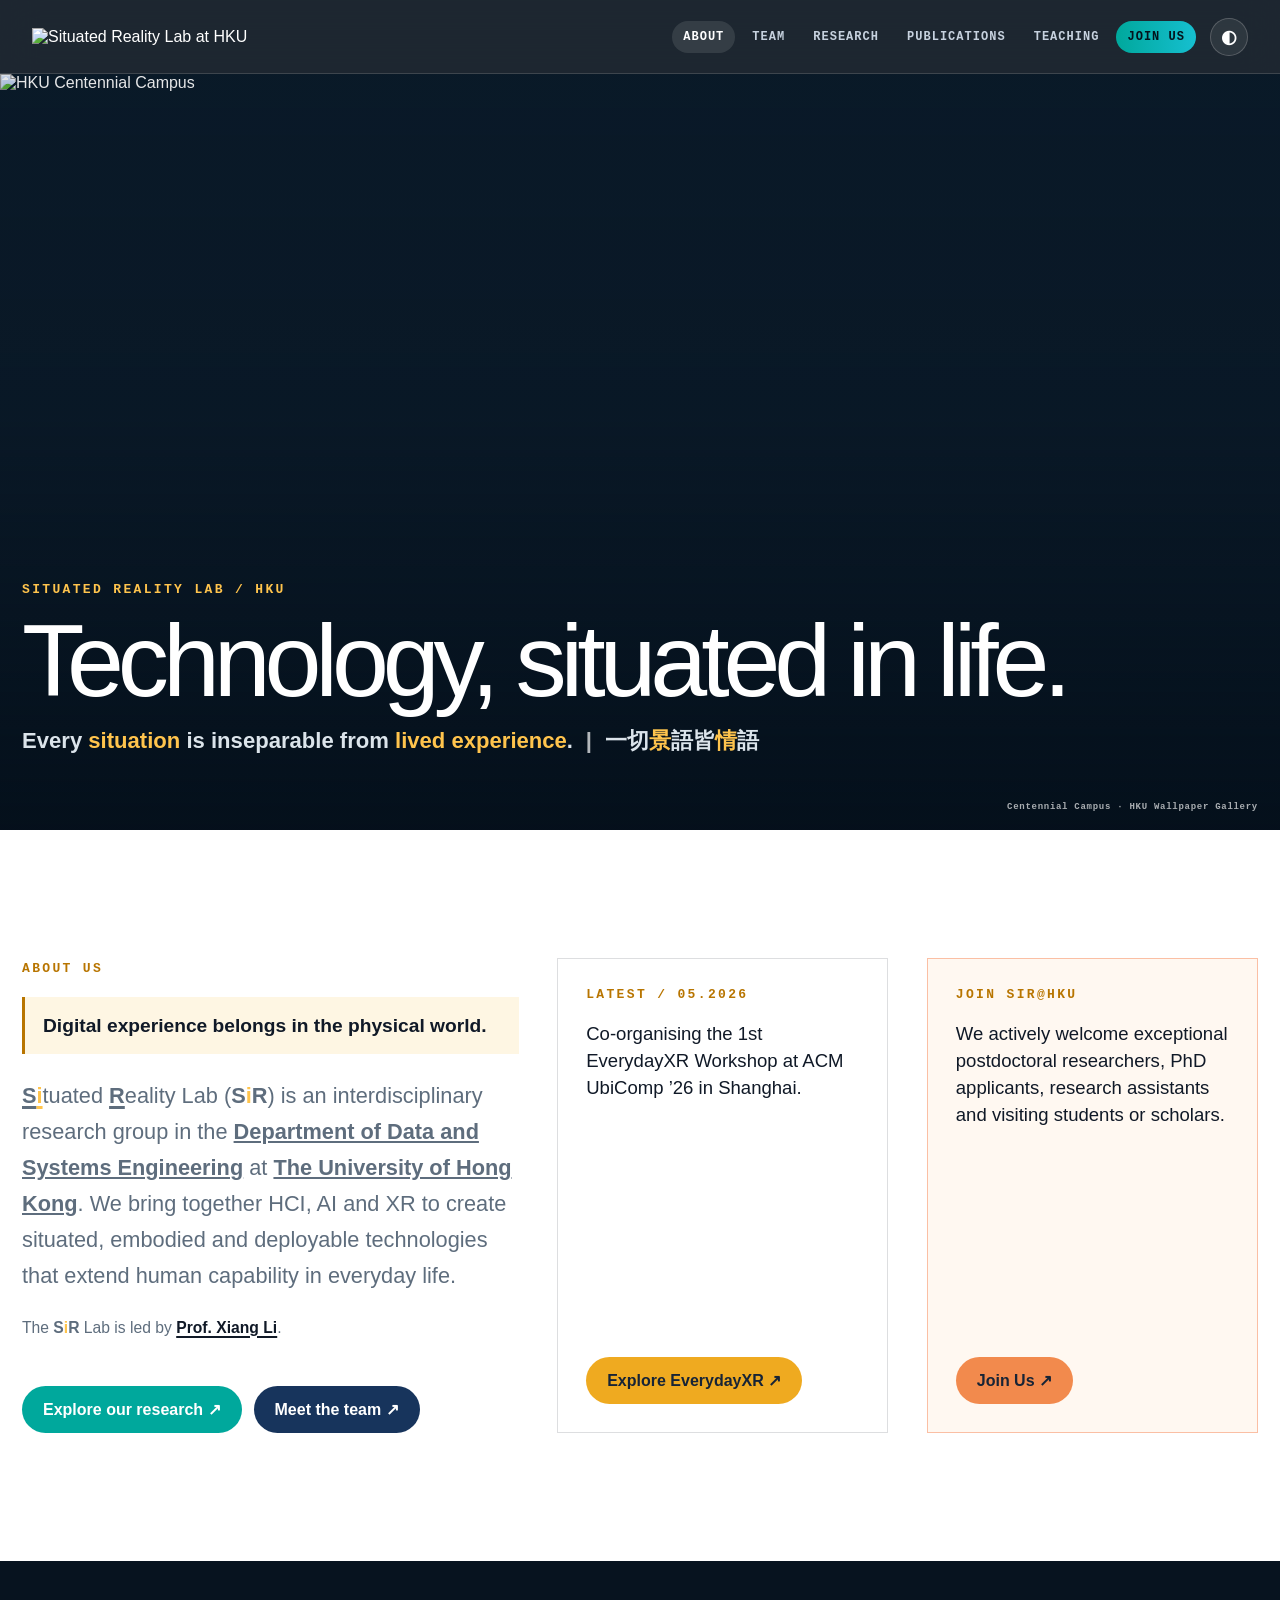
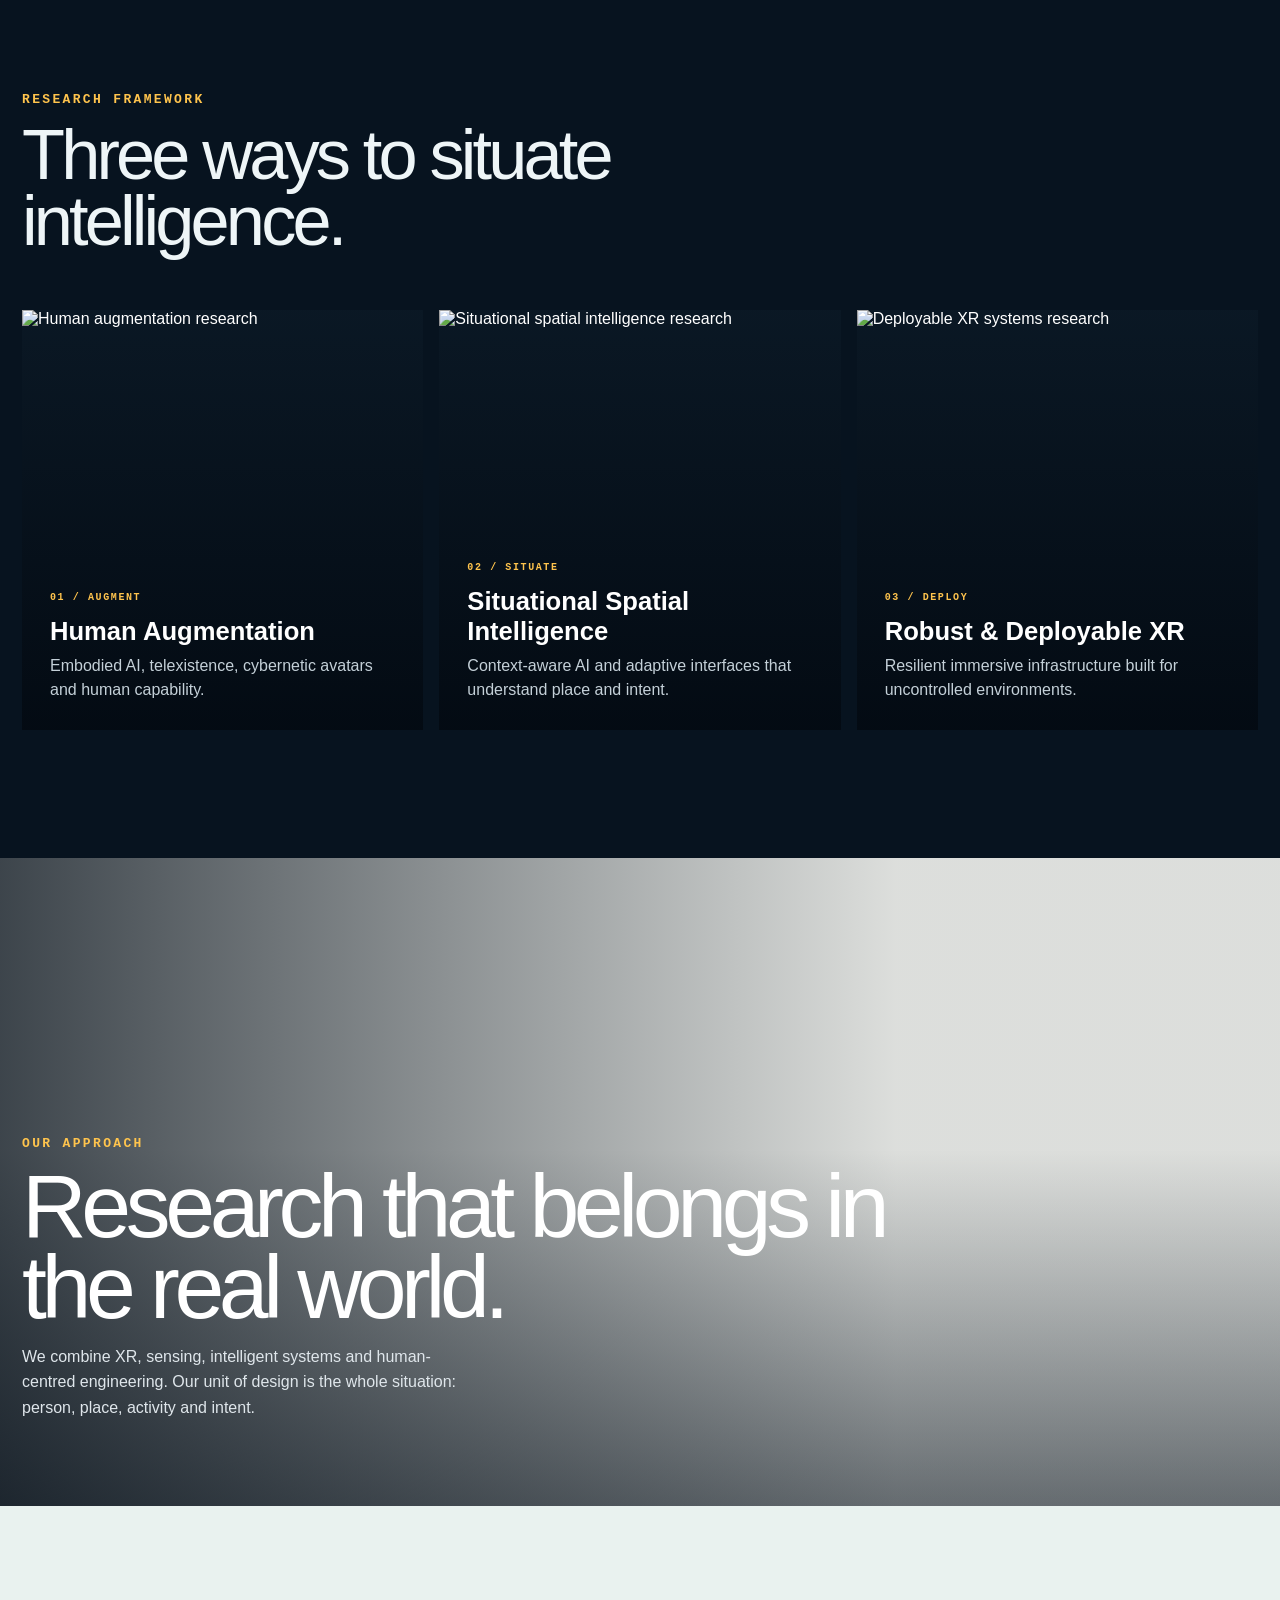
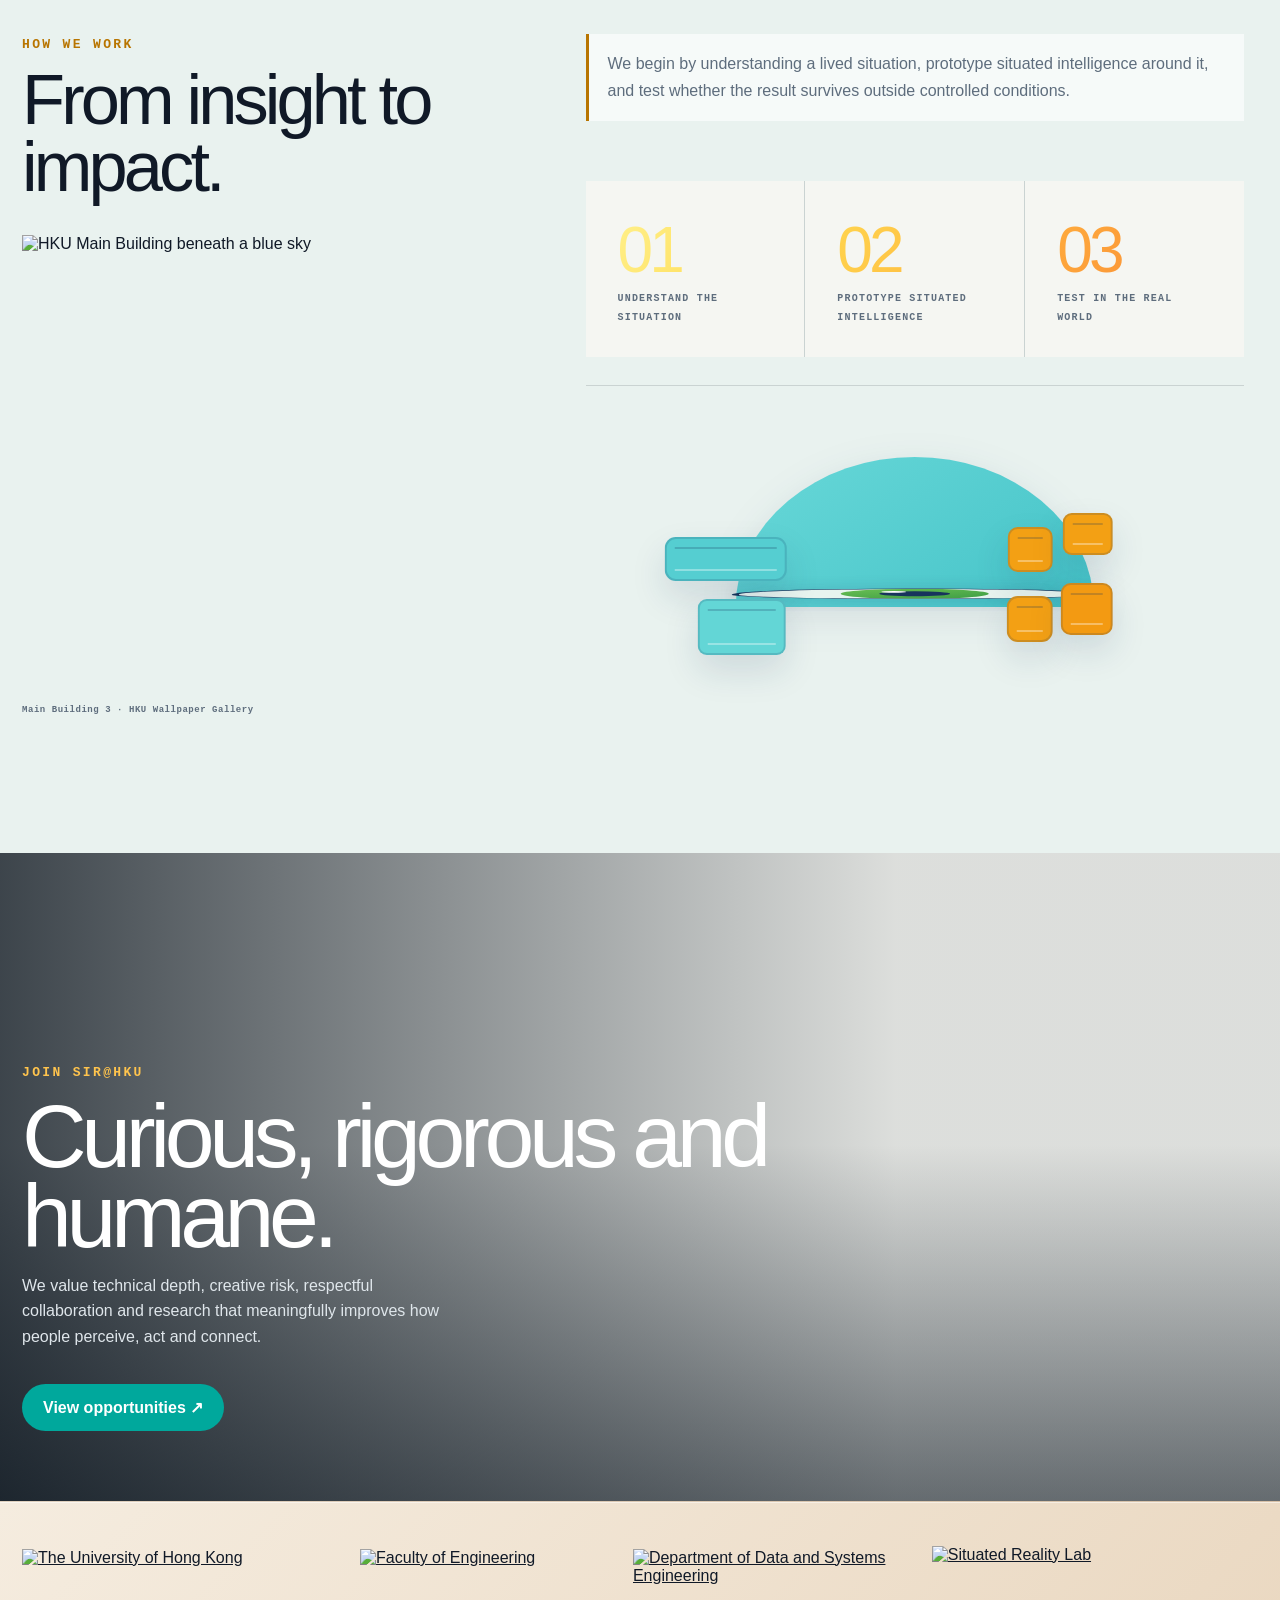
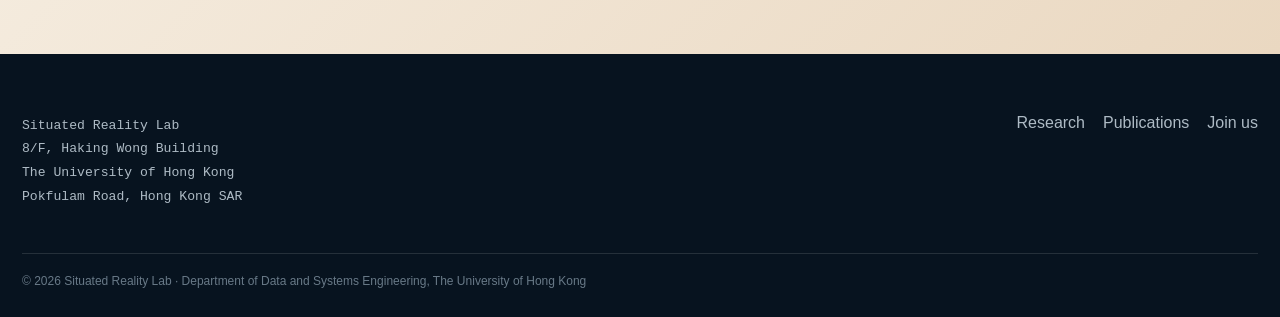
==== commit 11ba030d: "Update team, rankings and recruitment information" ====
--- a/index.html
+++ b/index.html
@@ -1,10 +1,10 @@
-<!doctype html><html lang="en"><head><meta charset="utf-8"><meta name="viewport" content="width=device-width,initial-scale=1"><meta name="theme-color" content="#07131f"><title>Situated Reality Lab — SiR@HKU</title><meta name="description" content="The Situated Reality Lab at The University of Hong Kong explores human augmentation, situational spatial intelligence and deployable XR systems."><meta property="og:title" content="Situated Reality Lab — SiR@HKU"><meta property="og:description" content="Every situation is inseparable from lived experience."><meta property="og:image" content="assets/campus/centennial-campus.webp"><link rel="icon" href="assets/brand/favicon.png"><link rel="stylesheet" href="site.css?v=20260720-about-lead1"></head><body>
+<!doctype html><html lang="en"><head><meta charset="utf-8"><meta name="viewport" content="width=device-width,initial-scale=1"><meta name="theme-color" content="#07131f"><title>Situated Reality Lab — SiR@HKU</title><meta name="description" content="The Situated Reality Lab at The University of Hong Kong explores human augmentation, situational spatial intelligence and deployable XR systems."><meta property="og:title" content="Situated Reality Lab — SiR@HKU"><meta property="og:description" content="Every situation is inseparable from lived experience."><meta property="og:image" content="assets/campus/centennial-campus.webp"><link rel="icon" href="assets/brand/favicon.png"><link rel="stylesheet" href="site.css?v=20260919-team-rankings"></head><body>
 <a class="skip" href="#content">Skip to content</a><header class="site-head"><a class="site-brand" href="index.html"><img src="assets/brand/sir-full-white.png" alt="Situated Reality Lab at HKU"></a><button class="nav-toggle" aria-expanded="false" aria-label="Open navigation">☰</button><nav class="site-nav" aria-label="Primary"><a href="index.html" aria-current="page">About</a><a href="team.html">Team</a><a href="research.html">Research</a><a href="publications.html">Publications</a><a href="teaching.html">Teaching</a><a class="join-pill" href="/join-us">Join us</a></nav></header>
-<main id="content" class="page-main"><section class="campus-hero"><img src="assets/campus/centennial-campus.webp" alt="HKU Centennial Campus"><div class="hero-copy"><span class="eyebrow">Situated Reality Lab / HKU</span><h1>Technology, situated in life.</h1><p class="hero-manifesto">Every <strong class="manifesto-accent">situation</strong> is inseparable from <strong class="manifesto-accent">lived experience</strong>. <span class="manifesto-divider">|</span> 一切<span class="manifesto-accent">景</span>語皆<span class="manifesto-accent">情</span>語</p></div><small class="photo-credit">Centennial Campus · <a href="https://hku.hk/multimedia/wallpaper-gallery/page-1/">HKU Wallpaper Gallery</a></small></section>
+<main id="content" class="page-main"><section class="campus-hero"><img src="assets/campus/centennial-campus.webp" alt="HKU Centennial Campus"><div class="hero-copy"><span class="eyebrow">Situated Reality Lab / HKU</span><h1>Technology, situated in life.</h1><p class="hero-manifesto">Every <strong class="manifesto-accent">situation</strong> is inseparable from <strong class="manifesto-accent">lived experience</strong>. <span class="manifesto-divider">|</span> 一切<span class="manifesto-accent">景</span>語皆<span class="manifesto-accent">情</span>語</p></div><small class="photo-credit">Centennial Campus · HKU Wallpaper Gallery</small></section>
 <section class="section section--white"><div class="about-intro reveal"><div><span class="eyebrow">About us</span><aside class="about-note">Digital experience belongs in the physical world.</aside><p class="lede"><span class="sir-full-name"><strong class="sir-initial">S</strong><strong class="sir-initial sir-i">i</strong>tuated <strong class="sir-initial">R</strong>eality Lab</span> (<strong class="sir-abbr">S<span class="sir-i">i</span>R</strong>) is an interdisciplinary research group in the <strong><a href="https://www.dase.hku.hk/" target="_blank" rel="noreferrer">Department of Data and Systems Engineering</a></strong> at <strong><a href="https://www.hku.hk/" target="_blank" rel="noreferrer">The University of Hong Kong</a></strong>. We bring together HCI, AI and XR to create situated, embodied and deployable technologies that extend human capability in everyday life.</p><p class="about-leadership">The <strong class="sir-abbr">S<span class="sir-i">i</span>R</strong> Lab is led by <strong><a href="https://www.xiang-li.phd/" target="_blank" rel="noreferrer">Prof. Xiang Li</a></strong>.</p><div class="about-actions"><a class="button button--teal" href="research.html">Explore our research ↗</a><a class="button" href="team.html">Meet the team ↗</a></div></div><aside class="about-update"><span class="eyebrow">Latest / 05.2026</span><p>Co-organising the 1st EverydayXR Workshop at ACM UbiComp ’26 in Shanghai.</p><a class="button button--amber" href="https://sites.google.com/view/everyday-xr/home" target="_blank" rel="noreferrer">Explore EverydayXR ↗</a></aside><aside class="about-update about-update--join"><span class="eyebrow">Join SiR@HKU</span><p>We actively welcome exceptional postdoctoral researchers, PhD applicants, research assistants and visiting students or scholars.</p><a class="button button--orange" href="/join-us">Join Us ↗</a></aside></div></section>
 <section class="section section--dark"><span class="eyebrow">Research framework</span><h2>Three ways to situate intelligence.</h2><div class="pillars reveal"><a class="pillar" href="research.html#augmentation"><img src="assets/research/human-augmentation-v2.webp" alt="Human augmentation research"><span>01 / AUGMENT</span><h3>Human Augmentation</h3><p>Embodied AI, telexistence, cybernetic avatars and human capability.</p></a><a class="pillar" href="research.html#intelligence"><img src="assets/research/spatial-intelligence-v2.webp" alt="Situational spatial intelligence research"><span>02 / SITUATE</span><h3>Situational Spatial Intelligence</h3><p>Context-aware AI and adaptive interfaces that understand place and intent.</p></a><a class="pillar" href="research.html#systems"><img src="assets/research/deployable-xr-v2.webp" alt="Deployable XR systems research"><span>03 / DEPLOY</span><h3>Robust & Deployable XR</h3><p>Resilient immersive infrastructure built for uncontrolled environments.</p></a></div></section>
 <section class="campus-break"><img src="assets/campus/main-building-1.webp" alt="HKU Main Building"><div class="campus-break__copy reveal"><span class="eyebrow">Our approach</span><h2>Research that belongs in the real world.</h2><p>We combine XR, sensing, intelligent systems and human-centred engineering. Our unit of design is the whole situation: person, place, activity and intent.</p></div></section>
-<section class="section section--tint"><div class="section-grid reveal"><div><span class="eyebrow">How we work</span><h2>From insight to impact.</h2><figure class="how-campus-image"><img src="assets/campus/main-building-3.webp" alt="HKU Main Building beneath a blue sky"><figcaption>Main Building 3 · <a href="https://hku.hk/multimedia/wallpaper-gallery/page-1/" target="_blank" rel="noreferrer">HKU Wallpaper Gallery ↗</a></figcaption></figure></div><div class="prose"><aside class="how-note">We begin by understanding a lived situation, prototype situated intelligence around it, and test whether the result survives outside controlled conditions.</aside><div class="kpi-row how-we-work__steps"><div class="kpi"><b>01</b><span>Understand the situation</span></div><div class="kpi"><b>02</b><span>Prototype situated intelligence</span></div><div class="kpi"><b>03</b><span>Test in the real world</span></div></div><div class="how-eye-wrap" data-about-eye><div class="about-eye-world" aria-hidden="true"><div class="about-eye"><div class="about-eye__cap"></div><div class="about-eye__sclera"><div class="about-eye__iris"><div class="about-eye__pupil"><i></i></div></div></div></div><span class="about-window about-window--1"></span><span class="about-window about-window--2"></span><span class="about-window about-window--3"></span><span class="about-window about-window--4"></span><span class="about-window about-window--5"></span><span class="about-window about-window--6"></span></div></div></div></div></section>
+<section class="section section--tint"><div class="section-grid reveal"><div><span class="eyebrow">How we work</span><h2>From insight to impact.</h2><figure class="how-campus-image"><img src="assets/campus/main-building-3.webp" alt="HKU Main Building beneath a blue sky"><figcaption>Main Building 3 · HKU Wallpaper Gallery</figcaption></figure></div><div class="prose"><aside class="how-note">We begin by understanding a lived situation, prototype situated intelligence around it, and test whether the result survives outside controlled conditions.</aside><div class="kpi-row how-we-work__steps"><div class="kpi"><b>01</b><span>Understand the situation</span></div><div class="kpi"><b>02</b><span>Prototype situated intelligence</span></div><div class="kpi"><b>03</b><span>Test in the real world</span></div></div><div class="how-eye-wrap" data-about-eye><div class="about-eye-world" aria-hidden="true"><div class="about-eye"><div class="about-eye__cap"></div><div class="about-eye__sclera"><div class="about-eye__iris"><div class="about-eye__pupil"><i></i></div></div></div></div><span class="about-window about-window--1"></span><span class="about-window about-window--2"></span><span class="about-window about-window--3"></span><span class="about-window about-window--4"></span><span class="about-window about-window--5"></span><span class="about-window about-window--6"></span></div></div></div></div></section>
 <section class="campus-break"><img src="assets/campus/law-pond.webp" alt="Pond lilies by the HKU Faculty of Law"><div class="campus-break__copy reveal"><span class="eyebrow">Join SiR@HKU</span><h2>Curious, rigorous and humane.</h2><p>We value technical depth, creative risk, respectful collaboration and research that meaningfully improves how people perceive, act and connect.</p><a class="button button--teal" href="/join-us">View opportunities ↗</a></div></section></main>
 <div class="logo-strip"><a href="https://www.hku.hk/" target="_blank" rel="noreferrer" aria-label="The University of Hong Kong"><img src="assets/brand/hku-logo.png" alt="The University of Hong Kong"></a><a href="https://engg.hku.hk/" target="_blank" rel="noreferrer" aria-label="Faculty of Engineering, The University of Hong Kong"><img src="assets/brand/engineering-logo.png" alt="Faculty of Engineering"></a><a href="https://www.dase.hku.hk/" target="_blank" rel="noreferrer" aria-label="Department of Data and Systems Engineering, The University of Hong Kong"><img src="assets/brand/dase-logo.png" alt="Department of Data and Systems Engineering"></a><a href="/" aria-label="Situated Reality Lab home"><img src="assets/brand/sir-full.png" alt="Situated Reality Lab"></a></div>
 <footer class="site-foot"><div class="foot-grid"><address>Situated Reality Lab<br>8/F, Haking Wong Building<br>The University of Hong Kong<br>Pokfulam Road, Hong Kong SAR</address><nav><a href="research.html">Research</a><a href="publications.html">Publications</a><a href="/join-us">Join us</a></nav></div><div class="copyright">© 2026 Situated Reality Lab · Department of Data and Systems Engineering, The University of Hong Kong</div></footer><script src="site.js?v=20260731-nav-label1"></script></body></html>
--- a/site.css
+++ b/site.css
@@ -168,3 +168,4 @@
 .reading-section{padding-bottom:clamp(36px,5vw,68px)}.final-thought-section{padding-top:0}
 html[data-theme=dark] .opening-note{color:#f3eadb;background:#2b2418}
 @media(max-width:900px){.opening-intro h2{white-space:normal}.opening-note{grid-column:1;grid-row:auto}}
+.rankings-heading{margin:44px 0 0;color:#fff;font-size:1.5rem}.rankings-heading+.why-join__rankings{margin-top:20px}.why-join__rankings .kpi a{color:inherit;text-decoration:underline;text-decoration-color:#687785;text-underline-offset:3px}.why-join__rankings .kpi a:hover{color:#fff}.person__copy h3 a{color:inherit;text-underline-offset:4px}
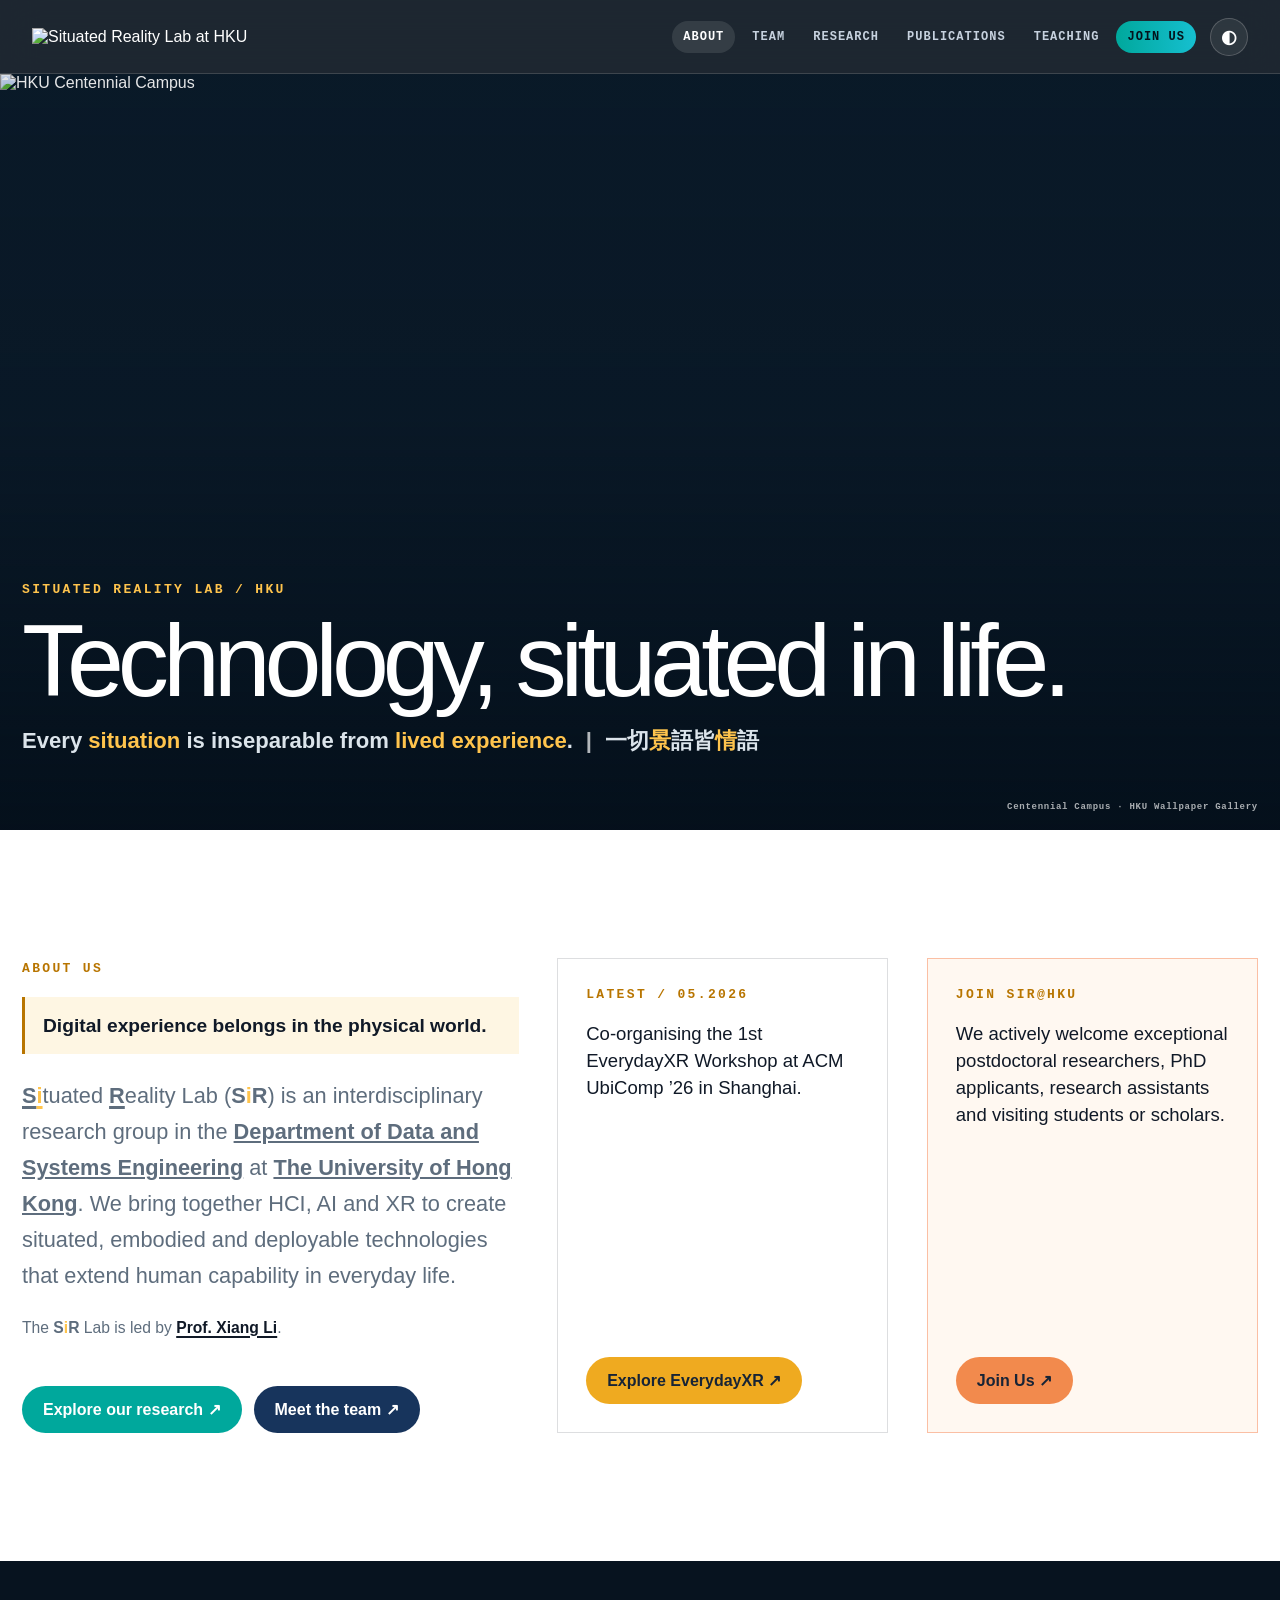
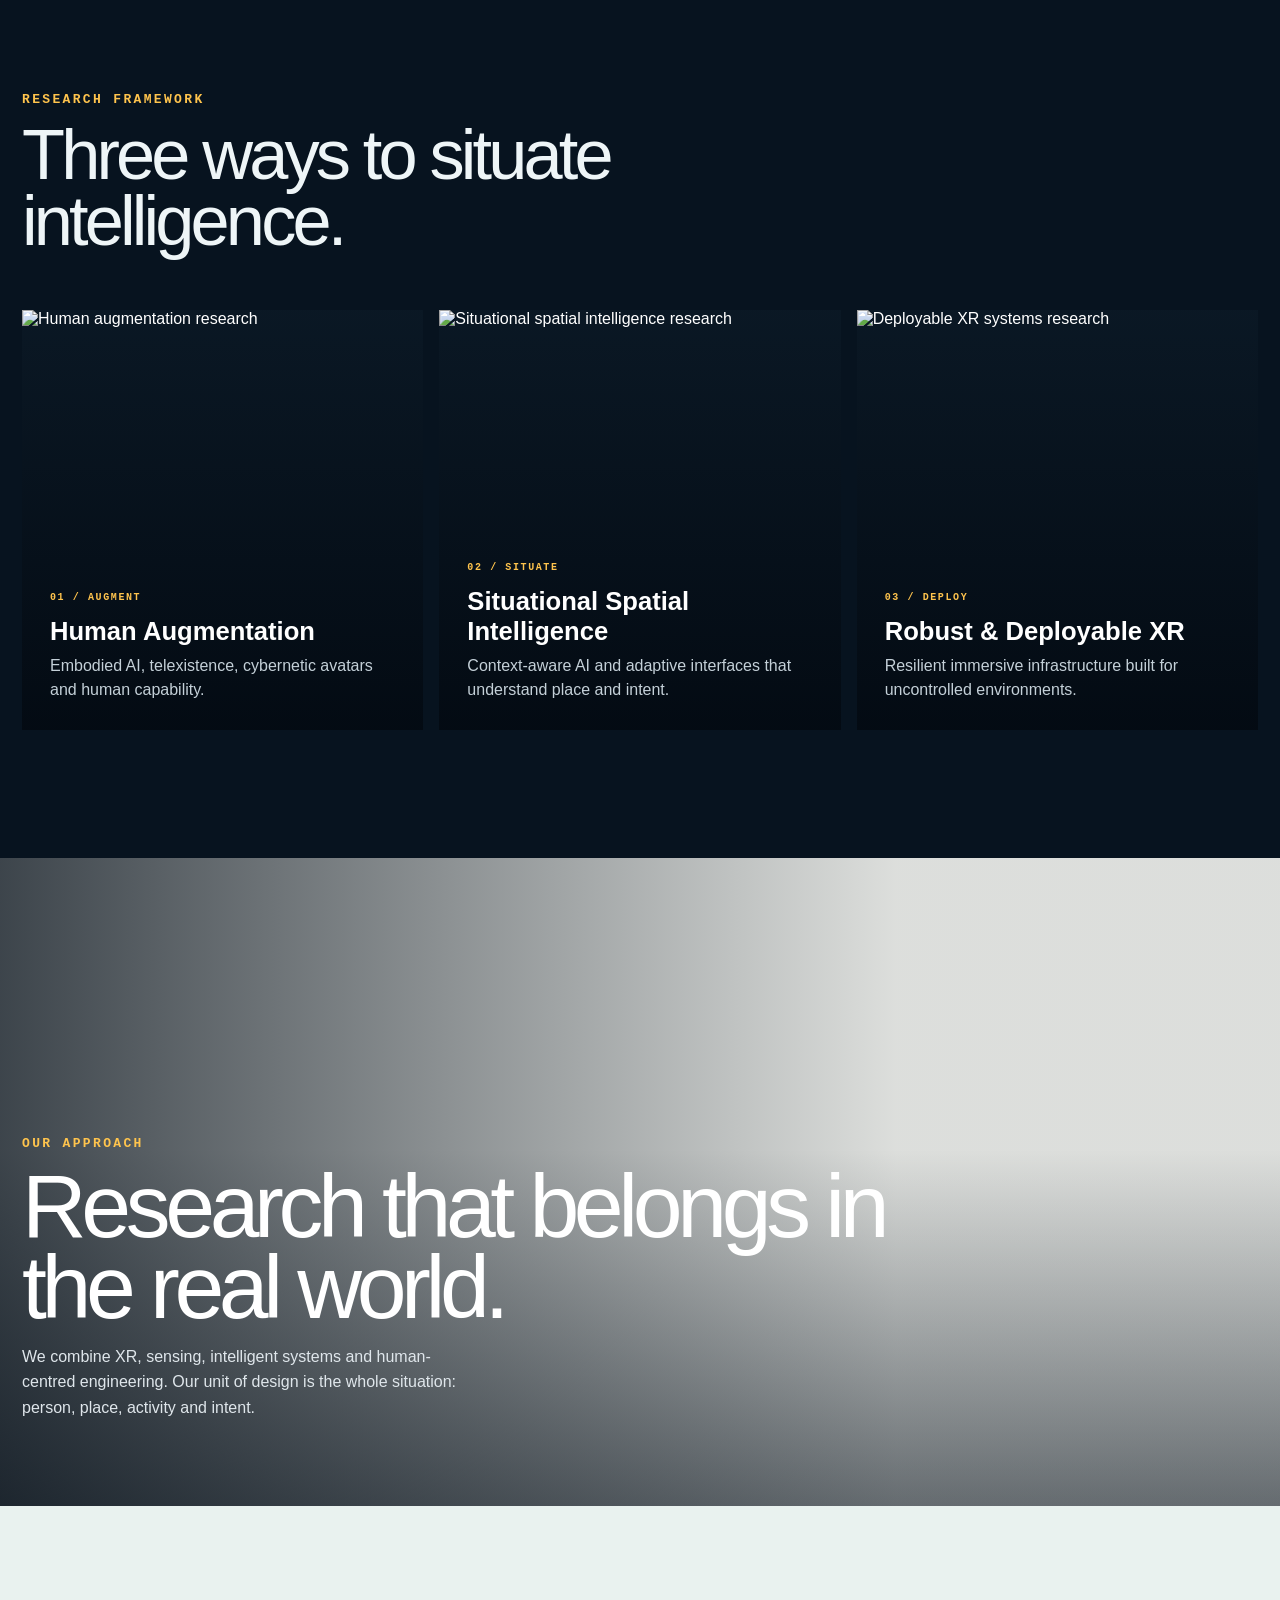
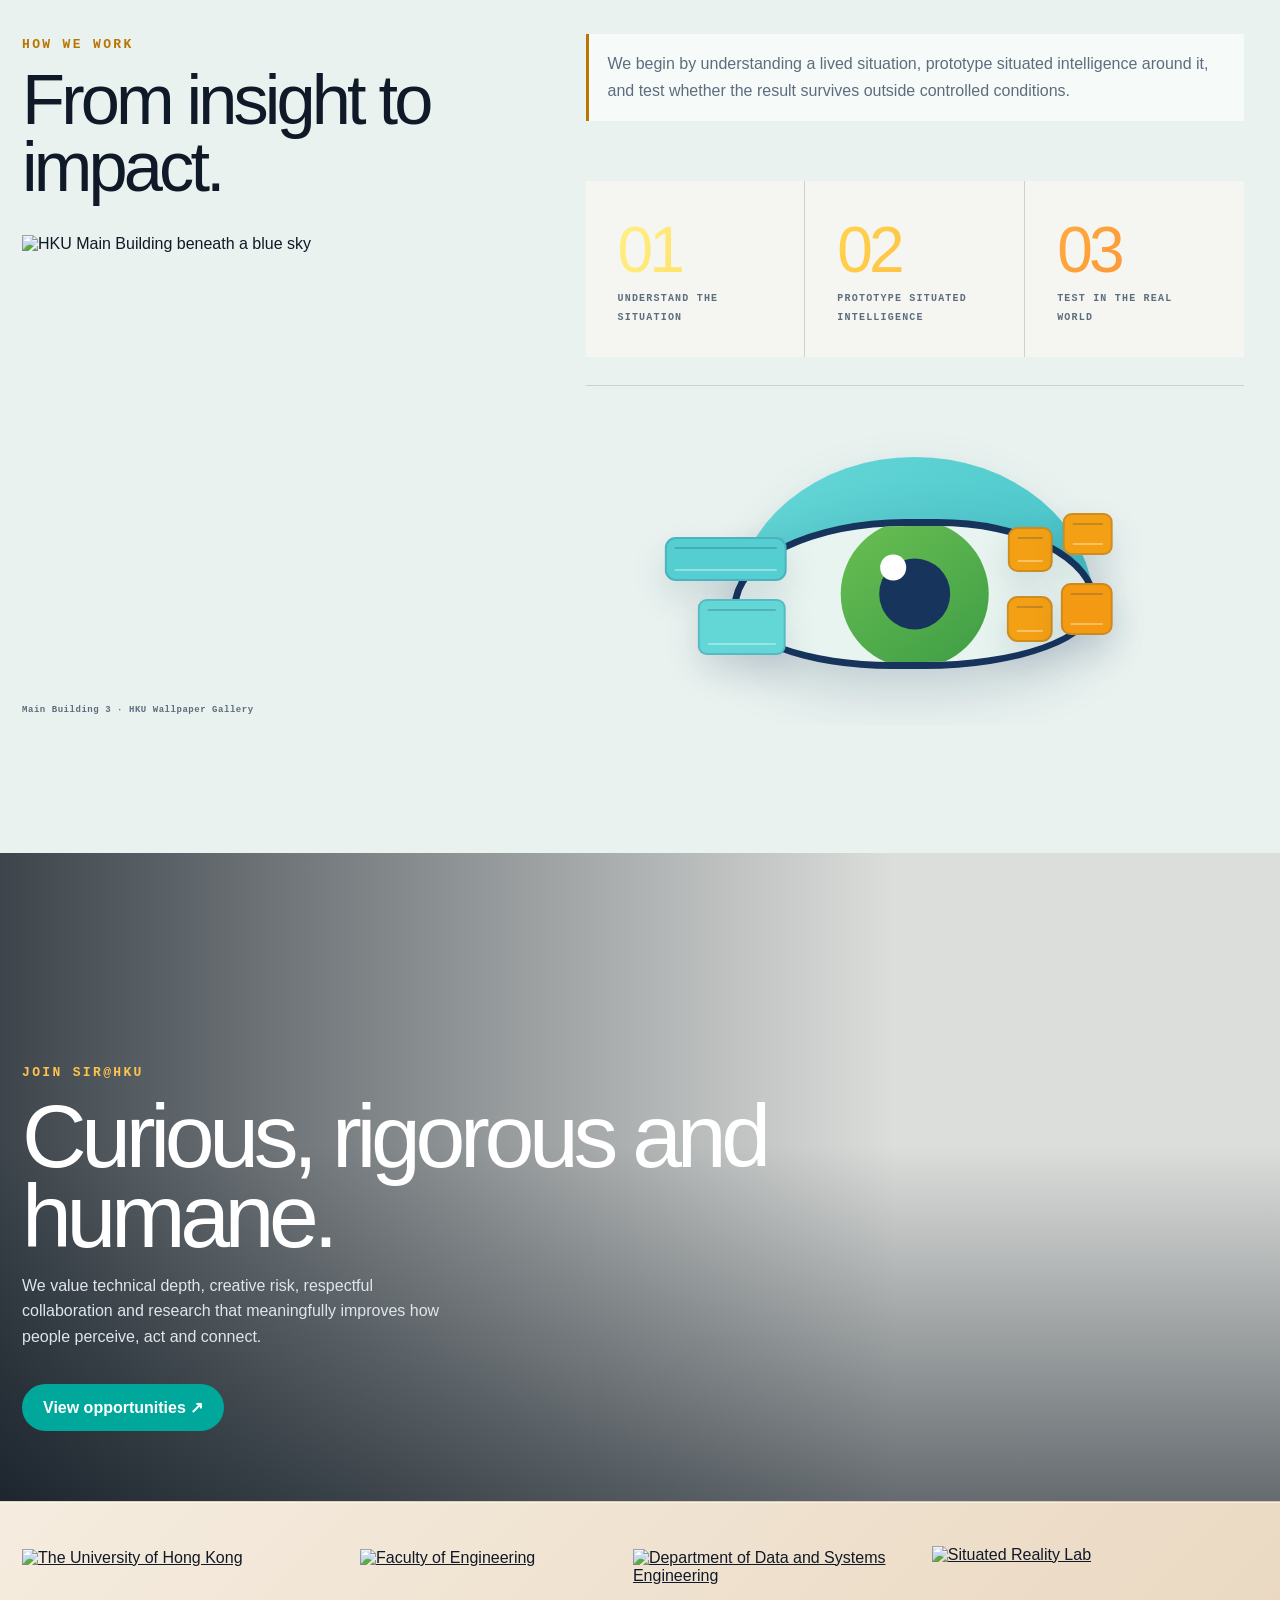
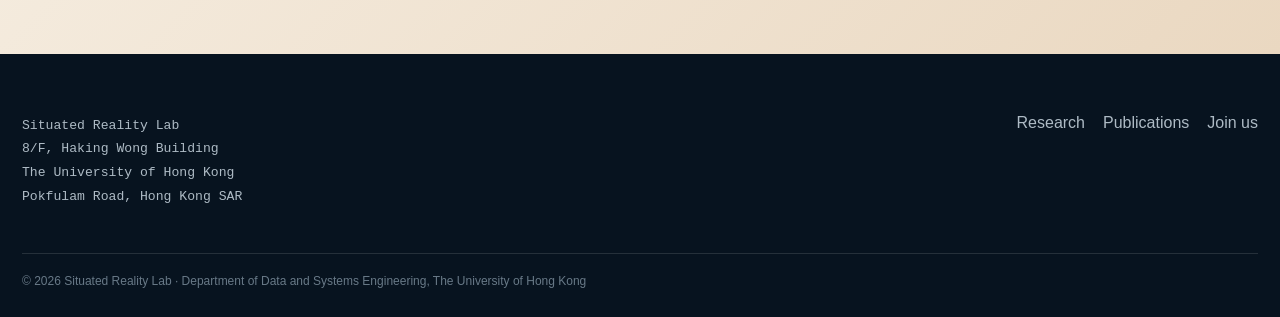
==== commit a11786bd: "Expand FAQ answers when following direct links" ====
--- a/index.html
+++ b/index.html
@@ -7,4 +7,4 @@
 <section class="section section--tint"><div class="section-grid reveal"><div><span class="eyebrow">How we work</span><h2>From insight to impact.</h2><figure class="how-campus-image"><img src="assets/campus/main-building-3.webp" alt="HKU Main Building beneath a blue sky"><figcaption>Main Building 3 · HKU Wallpaper Gallery</figcaption></figure></div><div class="prose"><aside class="how-note">We begin by understanding a lived situation, prototype situated intelligence around it, and test whether the result survives outside controlled conditions.</aside><div class="kpi-row how-we-work__steps"><div class="kpi"><b>01</b><span>Understand the situation</span></div><div class="kpi"><b>02</b><span>Prototype situated intelligence</span></div><div class="kpi"><b>03</b><span>Test in the real world</span></div></div><div class="how-eye-wrap" data-about-eye><div class="about-eye-world" aria-hidden="true"><div class="about-eye"><div class="about-eye__cap"></div><div class="about-eye__sclera"><div class="about-eye__iris"><div class="about-eye__pupil"><i></i></div></div></div></div><span class="about-window about-window--1"></span><span class="about-window about-window--2"></span><span class="about-window about-window--3"></span><span class="about-window about-window--4"></span><span class="about-window about-window--5"></span><span class="about-window about-window--6"></span></div></div></div></div></section>
 <section class="campus-break"><img src="assets/campus/law-pond.webp" alt="Pond lilies by the HKU Faculty of Law"><div class="campus-break__copy reveal"><span class="eyebrow">Join SiR@HKU</span><h2>Curious, rigorous and humane.</h2><p>We value technical depth, creative risk, respectful collaboration and research that meaningfully improves how people perceive, act and connect.</p><a class="button button--teal" href="/join-us">View opportunities ↗</a></div></section></main>
 <div class="logo-strip"><a href="https://www.hku.hk/" target="_blank" rel="noreferrer" aria-label="The University of Hong Kong"><img src="assets/brand/hku-logo.png" alt="The University of Hong Kong"></a><a href="https://engg.hku.hk/" target="_blank" rel="noreferrer" aria-label="Faculty of Engineering, The University of Hong Kong"><img src="assets/brand/engineering-logo.png" alt="Faculty of Engineering"></a><a href="https://www.dase.hku.hk/" target="_blank" rel="noreferrer" aria-label="Department of Data and Systems Engineering, The University of Hong Kong"><img src="assets/brand/dase-logo.png" alt="Department of Data and Systems Engineering"></a><a href="/" aria-label="Situated Reality Lab home"><img src="assets/brand/sir-full.png" alt="Situated Reality Lab"></a></div>
-<footer class="site-foot"><div class="foot-grid"><address>Situated Reality Lab<br>8/F, Haking Wong Building<br>The University of Hong Kong<br>Pokfulam Road, Hong Kong SAR</address><nav><a href="research.html">Research</a><a href="publications.html">Publications</a><a href="/join-us">Join us</a></nav></div><div class="copyright">© 2026 Situated Reality Lab · Department of Data and Systems Engineering, The University of Hong Kong</div></footer><script src="site.js?v=20260731-nav-label1"></script></body></html>
+<footer class="site-foot"><div class="foot-grid"><address>Situated Reality Lab<br>8/F, Haking Wong Building<br>The University of Hong Kong<br>Pokfulam Road, Hong Kong SAR</address><nav><a href="research.html">Research</a><a href="publications.html">Publications</a><a href="/join-us">Join us</a></nav></div><div class="copyright">© 2026 Situated Reality Lab · Department of Data and Systems Engineering, The University of Hong Kong</div></footer><script src="site.js?v=20260919-faq-links"></script></body></html>
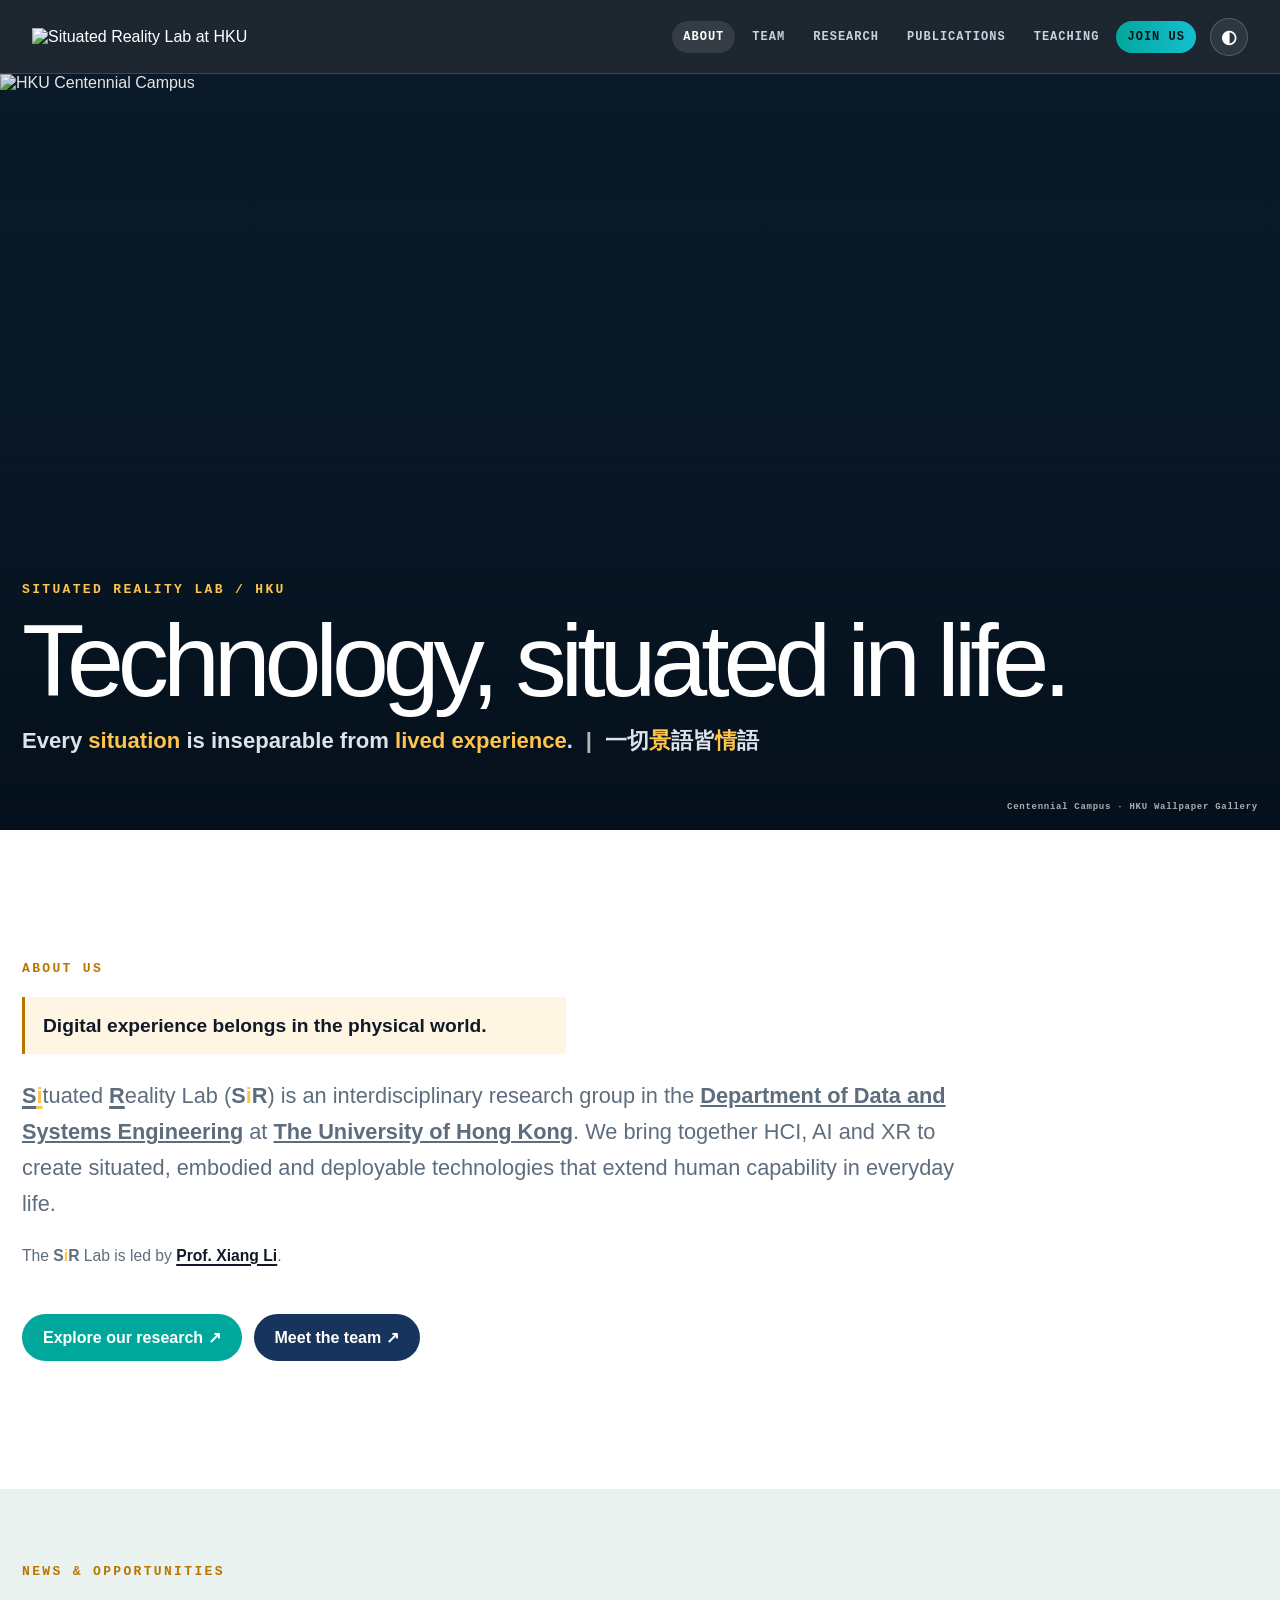
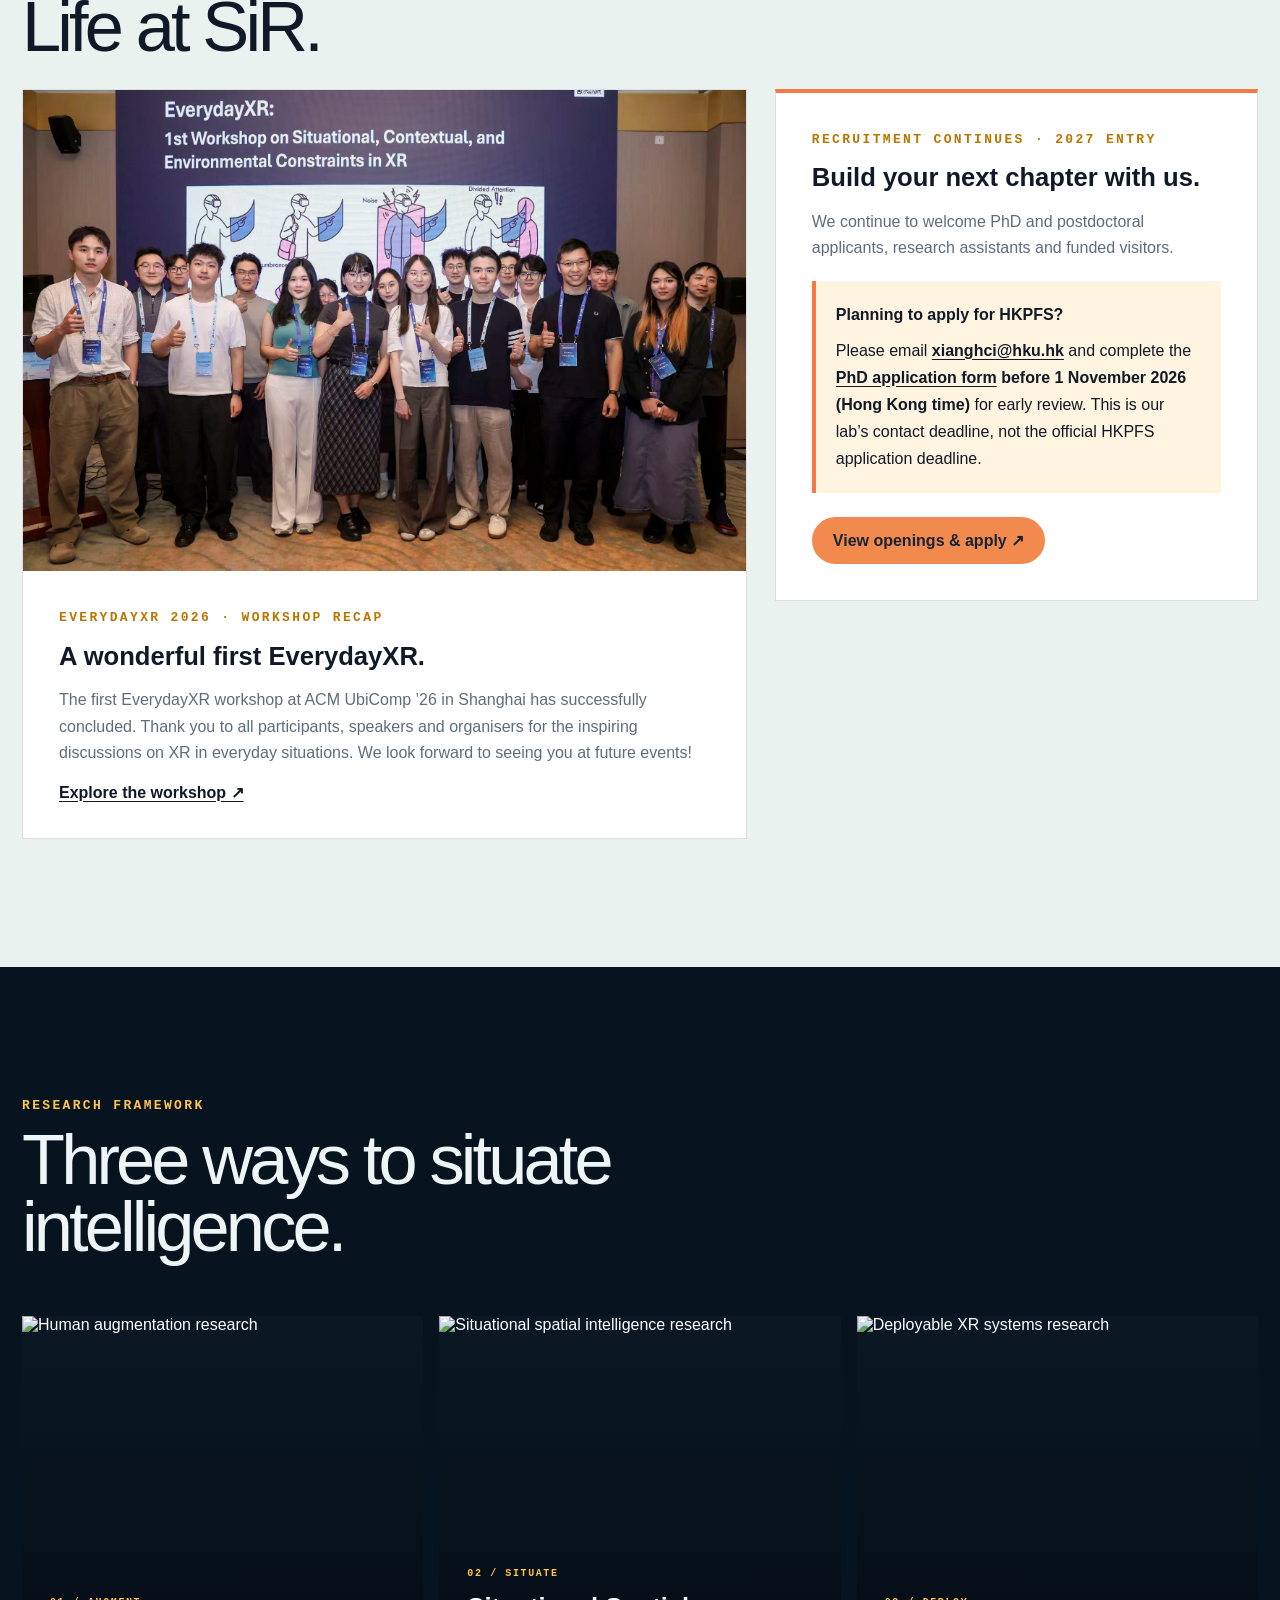
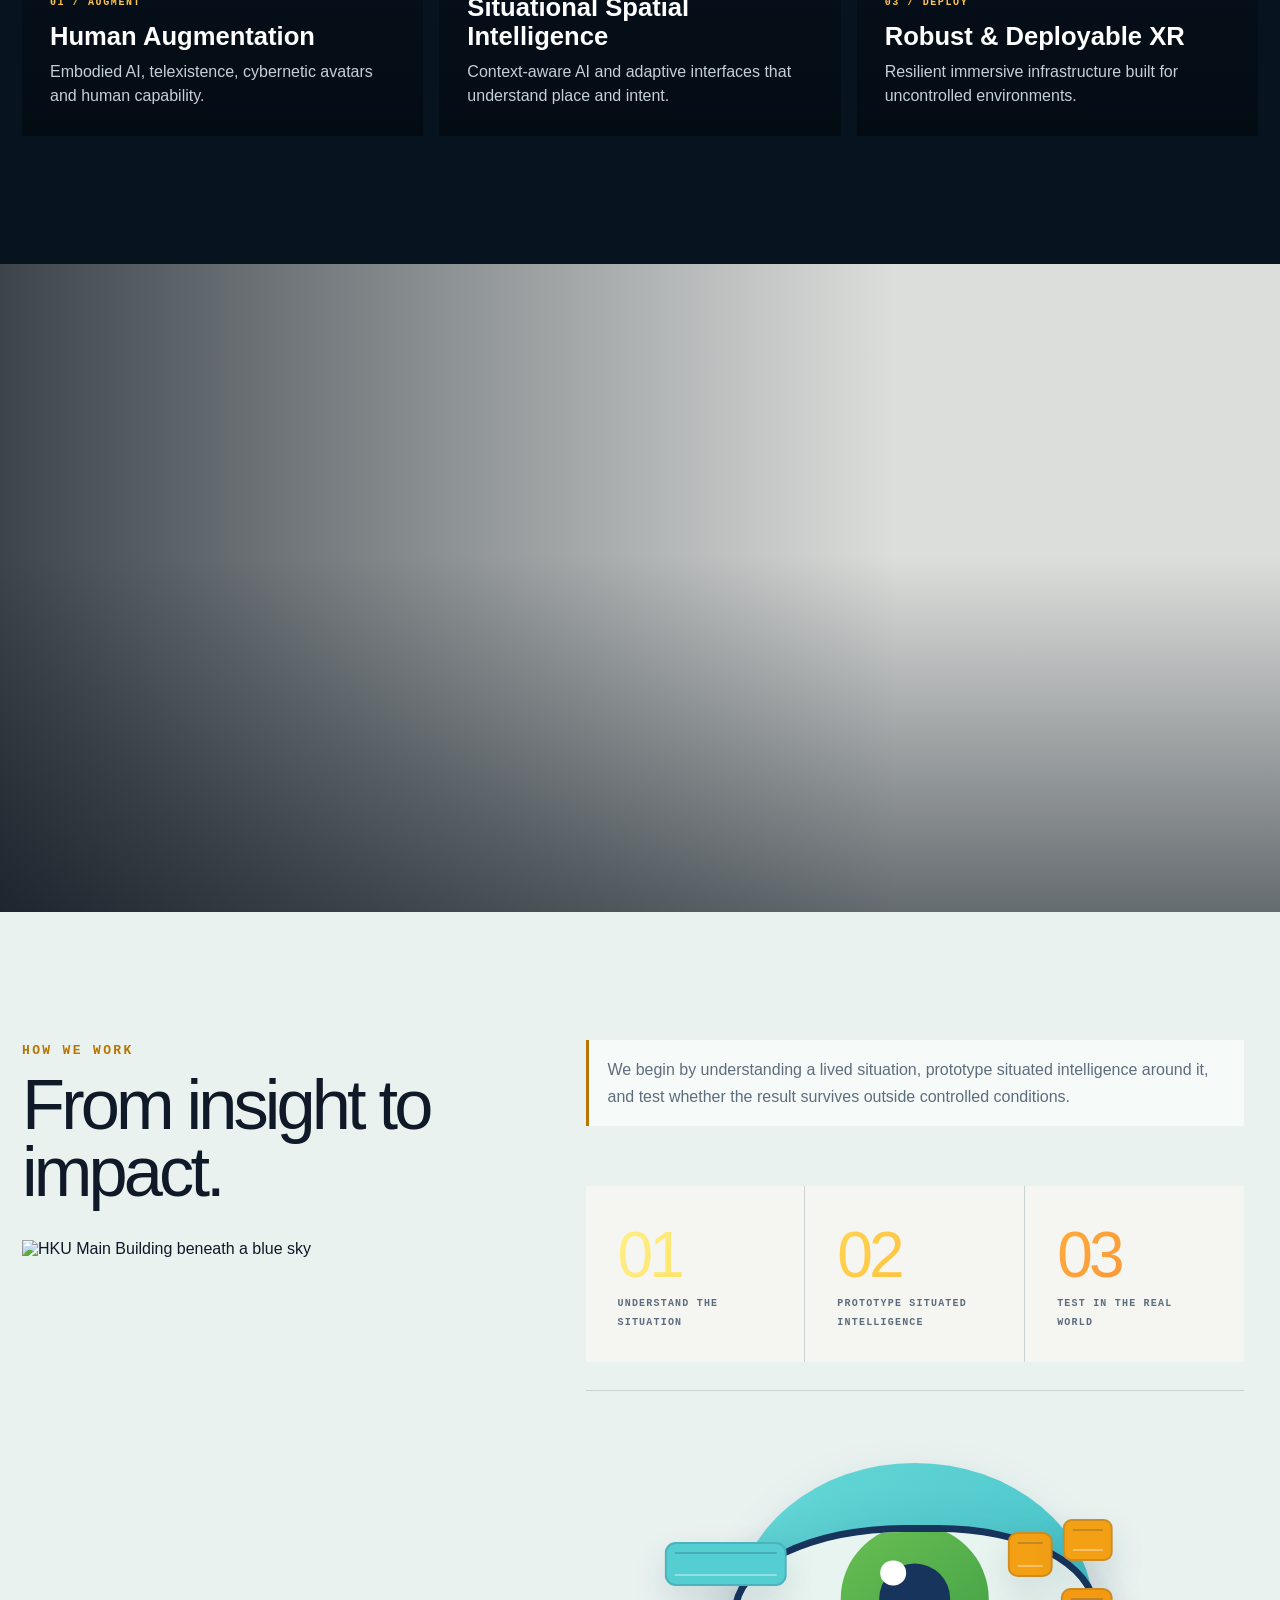
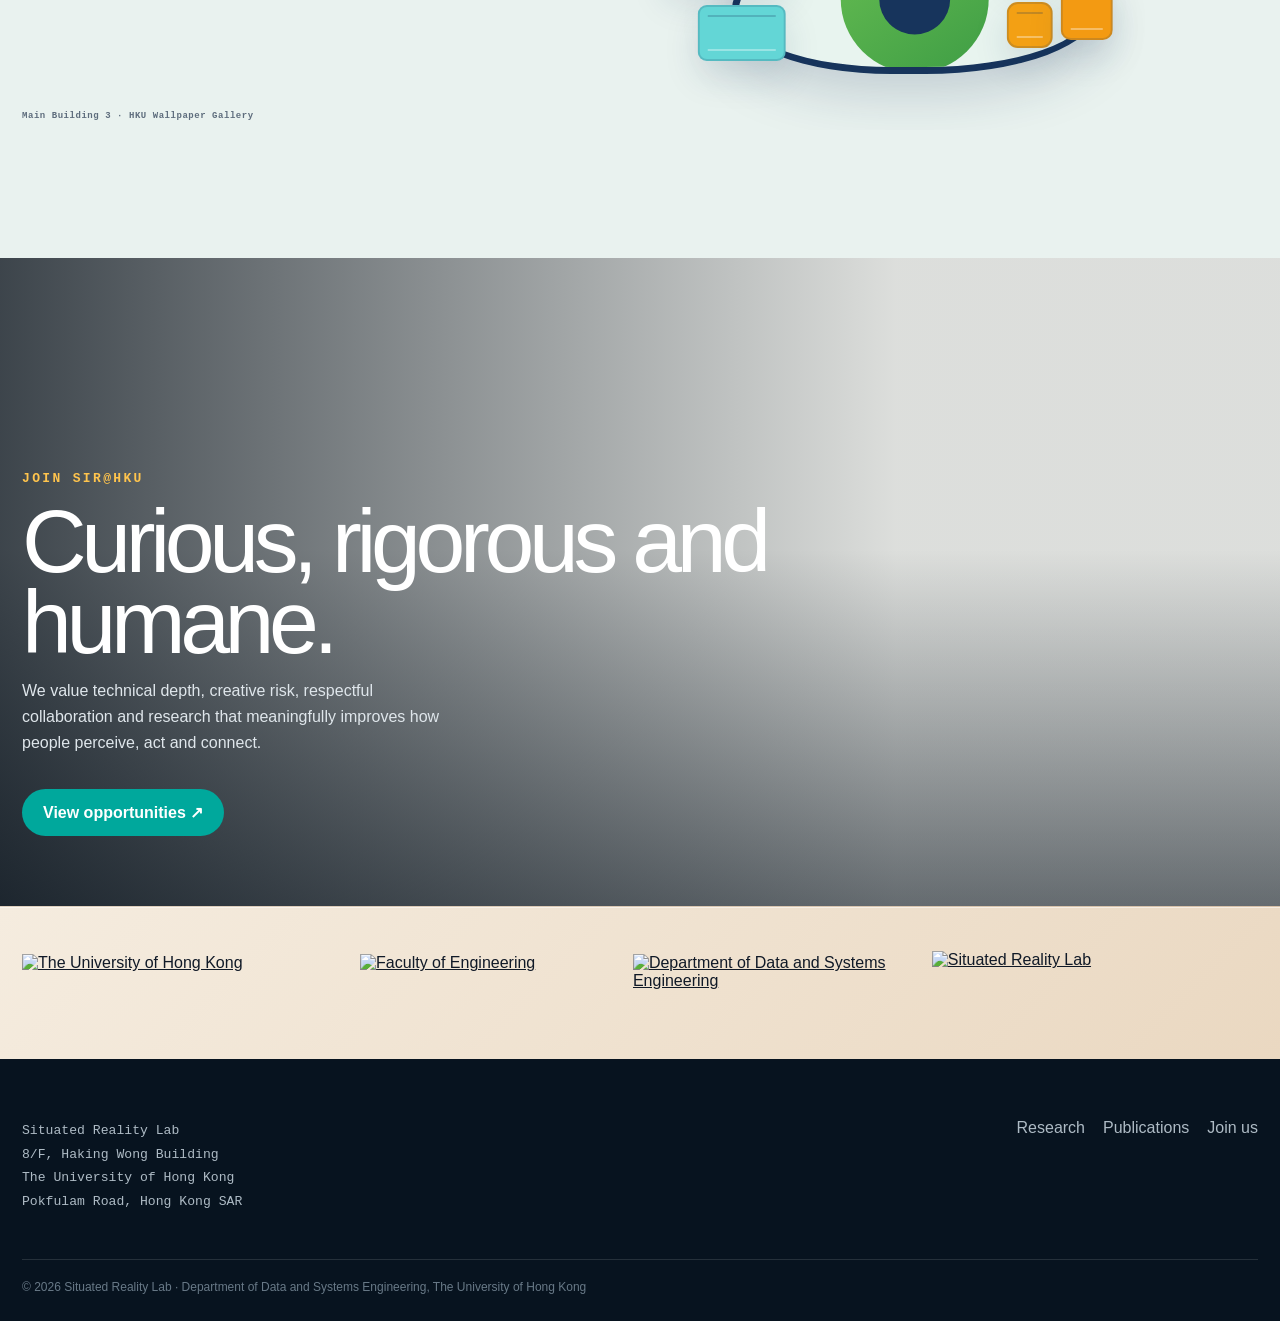
==== commit e7cef1ba: "Refresh workshop news, HKPFS recruitment and collaborator profiles" ====
--- a/index.html
+++ b/index.html
@@ -1,7 +1,8 @@
-<!doctype html><html lang="en"><head><meta charset="utf-8"><meta name="viewport" content="width=device-width,initial-scale=1"><meta name="theme-color" content="#07131f"><title>Situated Reality Lab — SiR@HKU</title><meta name="description" content="The Situated Reality Lab at The University of Hong Kong explores human augmentation, situational spatial intelligence and deployable XR systems."><meta property="og:title" content="Situated Reality Lab — SiR@HKU"><meta property="og:description" content="Every situation is inseparable from lived experience."><meta property="og:image" content="assets/campus/centennial-campus.webp"><link rel="icon" href="assets/brand/favicon.png"><link rel="stylesheet" href="site.css?v=20260919-team-rankings"></head><body>
+<!doctype html><html lang="en"><head><meta charset="utf-8"><meta name="viewport" content="width=device-width,initial-scale=1"><meta name="theme-color" content="#07131f"><title>Situated Reality Lab — SiR@HKU</title><meta name="description" content="The Situated Reality Lab at The University of Hong Kong explores human augmentation, situational spatial intelligence and deployable XR systems."><meta property="og:title" content="Situated Reality Lab — SiR@HKU"><meta property="og:description" content="Every situation is inseparable from lived experience."><meta property="og:image" content="assets/campus/centennial-campus.webp"><link rel="icon" href="assets/brand/favicon.png"><link rel="stylesheet" href="site.css?v=20261017-news-team"></head><body>
 <a class="skip" href="#content">Skip to content</a><header class="site-head"><a class="site-brand" href="index.html"><img src="assets/brand/sir-full-white.png" alt="Situated Reality Lab at HKU"></a><button class="nav-toggle" aria-expanded="false" aria-label="Open navigation">☰</button><nav class="site-nav" aria-label="Primary"><a href="index.html" aria-current="page">About</a><a href="team.html">Team</a><a href="research.html">Research</a><a href="publications.html">Publications</a><a href="teaching.html">Teaching</a><a class="join-pill" href="/join-us">Join us</a></nav></header>
 <main id="content" class="page-main"><section class="campus-hero"><img src="assets/campus/centennial-campus.webp" alt="HKU Centennial Campus"><div class="hero-copy"><span class="eyebrow">Situated Reality Lab / HKU</span><h1>Technology, situated in life.</h1><p class="hero-manifesto">Every <strong class="manifesto-accent">situation</strong> is inseparable from <strong class="manifesto-accent">lived experience</strong>. <span class="manifesto-divider">|</span> 一切<span class="manifesto-accent">景</span>語皆<span class="manifesto-accent">情</span>語</p></div><small class="photo-credit">Centennial Campus · HKU Wallpaper Gallery</small></section>
-<section class="section section--white"><div class="about-intro reveal"><div><span class="eyebrow">About us</span><aside class="about-note">Digital experience belongs in the physical world.</aside><p class="lede"><span class="sir-full-name"><strong class="sir-initial">S</strong><strong class="sir-initial sir-i">i</strong>tuated <strong class="sir-initial">R</strong>eality Lab</span> (<strong class="sir-abbr">S<span class="sir-i">i</span>R</strong>) is an interdisciplinary research group in the <strong><a href="https://www.dase.hku.hk/" target="_blank" rel="noreferrer">Department of Data and Systems Engineering</a></strong> at <strong><a href="https://www.hku.hk/" target="_blank" rel="noreferrer">The University of Hong Kong</a></strong>. We bring together HCI, AI and XR to create situated, embodied and deployable technologies that extend human capability in everyday life.</p><p class="about-leadership">The <strong class="sir-abbr">S<span class="sir-i">i</span>R</strong> Lab is led by <strong><a href="https://www.xiang-li.phd/" target="_blank" rel="noreferrer">Prof. Xiang Li</a></strong>.</p><div class="about-actions"><a class="button button--teal" href="research.html">Explore our research ↗</a><a class="button" href="team.html">Meet the team ↗</a></div></div><aside class="about-update"><span class="eyebrow">Latest / 05.2026</span><p>Co-organising the 1st EverydayXR Workshop at ACM UbiComp ’26 in Shanghai.</p><a class="button button--amber" href="https://sites.google.com/view/everyday-xr/home" target="_blank" rel="noreferrer">Explore EverydayXR ↗</a></aside><aside class="about-update about-update--join"><span class="eyebrow">Join SiR@HKU</span><p>We actively welcome exceptional postdoctoral researchers, PhD applicants, research assistants and visiting students or scholars.</p><a class="button button--orange" href="/join-us">Join Us ↗</a></aside></div></section>
+<section class="section section--white"><div class="about-intro about-intro--overview reveal"><div><span class="eyebrow">About us</span><aside class="about-note">Digital experience belongs in the physical world.</aside><p class="lede"><span class="sir-full-name"><strong class="sir-initial">S</strong><strong class="sir-initial sir-i">i</strong>tuated <strong class="sir-initial">R</strong>eality Lab</span> (<strong class="sir-abbr">S<span class="sir-i">i</span>R</strong>) is an interdisciplinary research group in the <strong><a href="https://www.dase.hku.hk/" target="_blank" rel="noreferrer">Department of Data and Systems Engineering</a></strong> at <strong><a href="https://www.hku.hk/" target="_blank" rel="noreferrer">The University of Hong Kong</a></strong>. We bring together HCI, AI and XR to create situated, embodied and deployable technologies that extend human capability in everyday life.</p><p class="about-leadership">The <strong class="sir-abbr">S<span class="sir-i">i</span>R</strong> Lab is led by <strong><a href="https://www.xiang-li.phd/" target="_blank" rel="noreferrer">Prof. Xiang Li</a></strong>.</p><div class="about-actions"><a class="button button--teal" href="research.html">Explore our research ↗</a><a class="button" href="team.html">Meet the team ↗</a></div></div></div></section>
+<section class="section section--tint lab-news" id="news"><span class="eyebrow">News &amp; opportunities</span><h2>Life at SiR.</h2><div class="lab-news__grid"><article class="news-event reveal"><img src="assets/events/everydayxr-2026.jpg" alt="Participants at the first EverydayXR workshop at ACM UbiComp 2026 in Shanghai" width="2000" height="1333" loading="lazy"><div class="news-event__copy"><span class="eyebrow">EverydayXR 2026 · Workshop recap</span><h3>A wonderful first EverydayXR.</h3><p>The first EverydayXR workshop at ACM UbiComp ’26 in Shanghai has successfully concluded. Thank you to all participants, speakers and organisers for the inspiring discussions on XR in everyday situations. We look forward to seeing you at future events!</p><a href="https://sites.google.com/view/everyday-xr/home" target="_blank" rel="noreferrer">Explore the workshop ↗</a></div></article><aside class="news-recruitment reveal"><span class="eyebrow">Recruitment continues · 2027 entry</span><h3>Build your next chapter with us.</h3><p>We continue to welcome PhD and postdoctoral applicants, research assistants and funded visitors.</p><div class="hkpfs-notice"><strong>Planning to apply for HKPFS?</strong> Please email <a href="mailto:xianghci@hku.hk">xianghci@hku.hk</a> and complete the <a href="https://forms.gle/eEtXrfE4wuQjMP8F6" target="_blank" rel="noreferrer">PhD application form</a> <strong>before 1 November 2026 (Hong Kong time)</strong> for early review. This is our lab’s contact deadline, not the official HKPFS application deadline.</div><a class="button button--orange" href="/join-us/#positions">View openings &amp; apply ↗</a></aside></div></section>
 <section class="section section--dark"><span class="eyebrow">Research framework</span><h2>Three ways to situate intelligence.</h2><div class="pillars reveal"><a class="pillar" href="research.html#augmentation"><img src="assets/research/human-augmentation-v2.webp" alt="Human augmentation research"><span>01 / AUGMENT</span><h3>Human Augmentation</h3><p>Embodied AI, telexistence, cybernetic avatars and human capability.</p></a><a class="pillar" href="research.html#intelligence"><img src="assets/research/spatial-intelligence-v2.webp" alt="Situational spatial intelligence research"><span>02 / SITUATE</span><h3>Situational Spatial Intelligence</h3><p>Context-aware AI and adaptive interfaces that understand place and intent.</p></a><a class="pillar" href="research.html#systems"><img src="assets/research/deployable-xr-v2.webp" alt="Deployable XR systems research"><span>03 / DEPLOY</span><h3>Robust & Deployable XR</h3><p>Resilient immersive infrastructure built for uncontrolled environments.</p></a></div></section>
 <section class="campus-break"><img src="assets/campus/main-building-1.webp" alt="HKU Main Building"><div class="campus-break__copy reveal"><span class="eyebrow">Our approach</span><h2>Research that belongs in the real world.</h2><p>We combine XR, sensing, intelligent systems and human-centred engineering. Our unit of design is the whole situation: person, place, activity and intent.</p></div></section>
 <section class="section section--tint"><div class="section-grid reveal"><div><span class="eyebrow">How we work</span><h2>From insight to impact.</h2><figure class="how-campus-image"><img src="assets/campus/main-building-3.webp" alt="HKU Main Building beneath a blue sky"><figcaption>Main Building 3 · HKU Wallpaper Gallery</figcaption></figure></div><div class="prose"><aside class="how-note">We begin by understanding a lived situation, prototype situated intelligence around it, and test whether the result survives outside controlled conditions.</aside><div class="kpi-row how-we-work__steps"><div class="kpi"><b>01</b><span>Understand the situation</span></div><div class="kpi"><b>02</b><span>Prototype situated intelligence</span></div><div class="kpi"><b>03</b><span>Test in the real world</span></div></div><div class="how-eye-wrap" data-about-eye><div class="about-eye-world" aria-hidden="true"><div class="about-eye"><div class="about-eye__cap"></div><div class="about-eye__sclera"><div class="about-eye__iris"><div class="about-eye__pupil"><i></i></div></div></div></div><span class="about-window about-window--1"></span><span class="about-window about-window--2"></span><span class="about-window about-window--3"></span><span class="about-window about-window--4"></span><span class="about-window about-window--5"></span><span class="about-window about-window--6"></span></div></div></div></div></section>
--- a/site.css
+++ b/site.css
@@ -169,3 +169,12 @@
 html[data-theme=dark] .opening-note{color:#f3eadb;background:#2b2418}
 @media(max-width:900px){.opening-intro h2{white-space:normal}.opening-note{grid-column:1;grid-row:auto}}
 .rankings-heading{margin:44px 0 0;color:#fff;font-size:1.5rem}.rankings-heading+.why-join__rankings{margin-top:20px}.why-join__rankings .kpi a{color:inherit;text-decoration:underline;text-decoration-color:#687785;text-underline-offset:3px}.why-join__rankings .kpi a:hover{color:#fff}.person__copy h3 a{color:inherit;text-underline-offset:4px}
+.why-join .why-join__rankings{grid-template-columns:repeat(4,minmax(0,1fr))}.why-join .why-join__rankings--university{grid-template-columns:repeat(5,minmax(0,1fr))}@media(max-width:900px){.why-join .why-join__rankings{grid-template-columns:repeat(2,minmax(0,1fr))}}
+
+.why-join__rankings .kpi b{width:fit-content}.why-join__rankings--university .kpi:nth-child(2){--rank-start:#ffd54f;--rank-end:#ffb33b}.why-join__rankings--university .kpi:nth-child(3){--rank-start:#ffba40;--rank-end:#ff9638}.why-join__rankings--university .kpi:nth-child(4){--rank-start:#ff9f39;--rank-end:#ee7c32}.why-join__rankings--university .kpi:nth-child(5){--rank-start:#ff9137;--rank-end:#df6f2f}
+
+/* October 2026: distinct workshop recap and actionable recruitment news. */
+.about-intro--overview{display:block;max-width:960px}.about-intro--overview .lede{max-width:none}
+.lab-news{padding-top:72px}.lab-news__grid{display:grid;grid-template-columns:minmax(0,1.5fr) minmax(0,1fr);gap:28px;align-items:start}.news-event,.news-recruitment{min-width:0;border:1px solid var(--line);background:#fff}.news-event>img{display:block;width:100%;height:auto}.news-event__copy,.news-recruitment{padding:clamp(22px,3vw,36px)}.lab-news h3{margin:16px 0}.lab-news p{color:var(--muted);line-height:1.65}.news-event__copy>a,.hkpfs-notice a{color:var(--ink);font-weight:700;text-underline-offset:3px}.news-recruitment{border-top:4px solid var(--orange)}.news-recruitment .button{margin-top:24px;white-space:normal}.hkpfs-notice{margin-top:20px;padding:20px;border-left:4px solid var(--orange);background:#fff4df;color:var(--ink);line-height:1.7}.hkpfs-notice>strong:first-child{display:block;margin-bottom:8px}.person__portrait--collaborator{object-position:center 38%}
+html[data-theme=dark] .news-event,html[data-theme=dark] .news-recruitment{background:#102231}html[data-theme=dark] .hkpfs-notice{background:#2b2418;color:#f3eadb}html[data-theme=dark] .news-event__copy>a,html[data-theme=dark] .hkpfs-notice a{color:#fff}
+@media(max-width:900px){.lab-news__grid{grid-template-columns:1fr}.lab-news{padding-top:48px}}
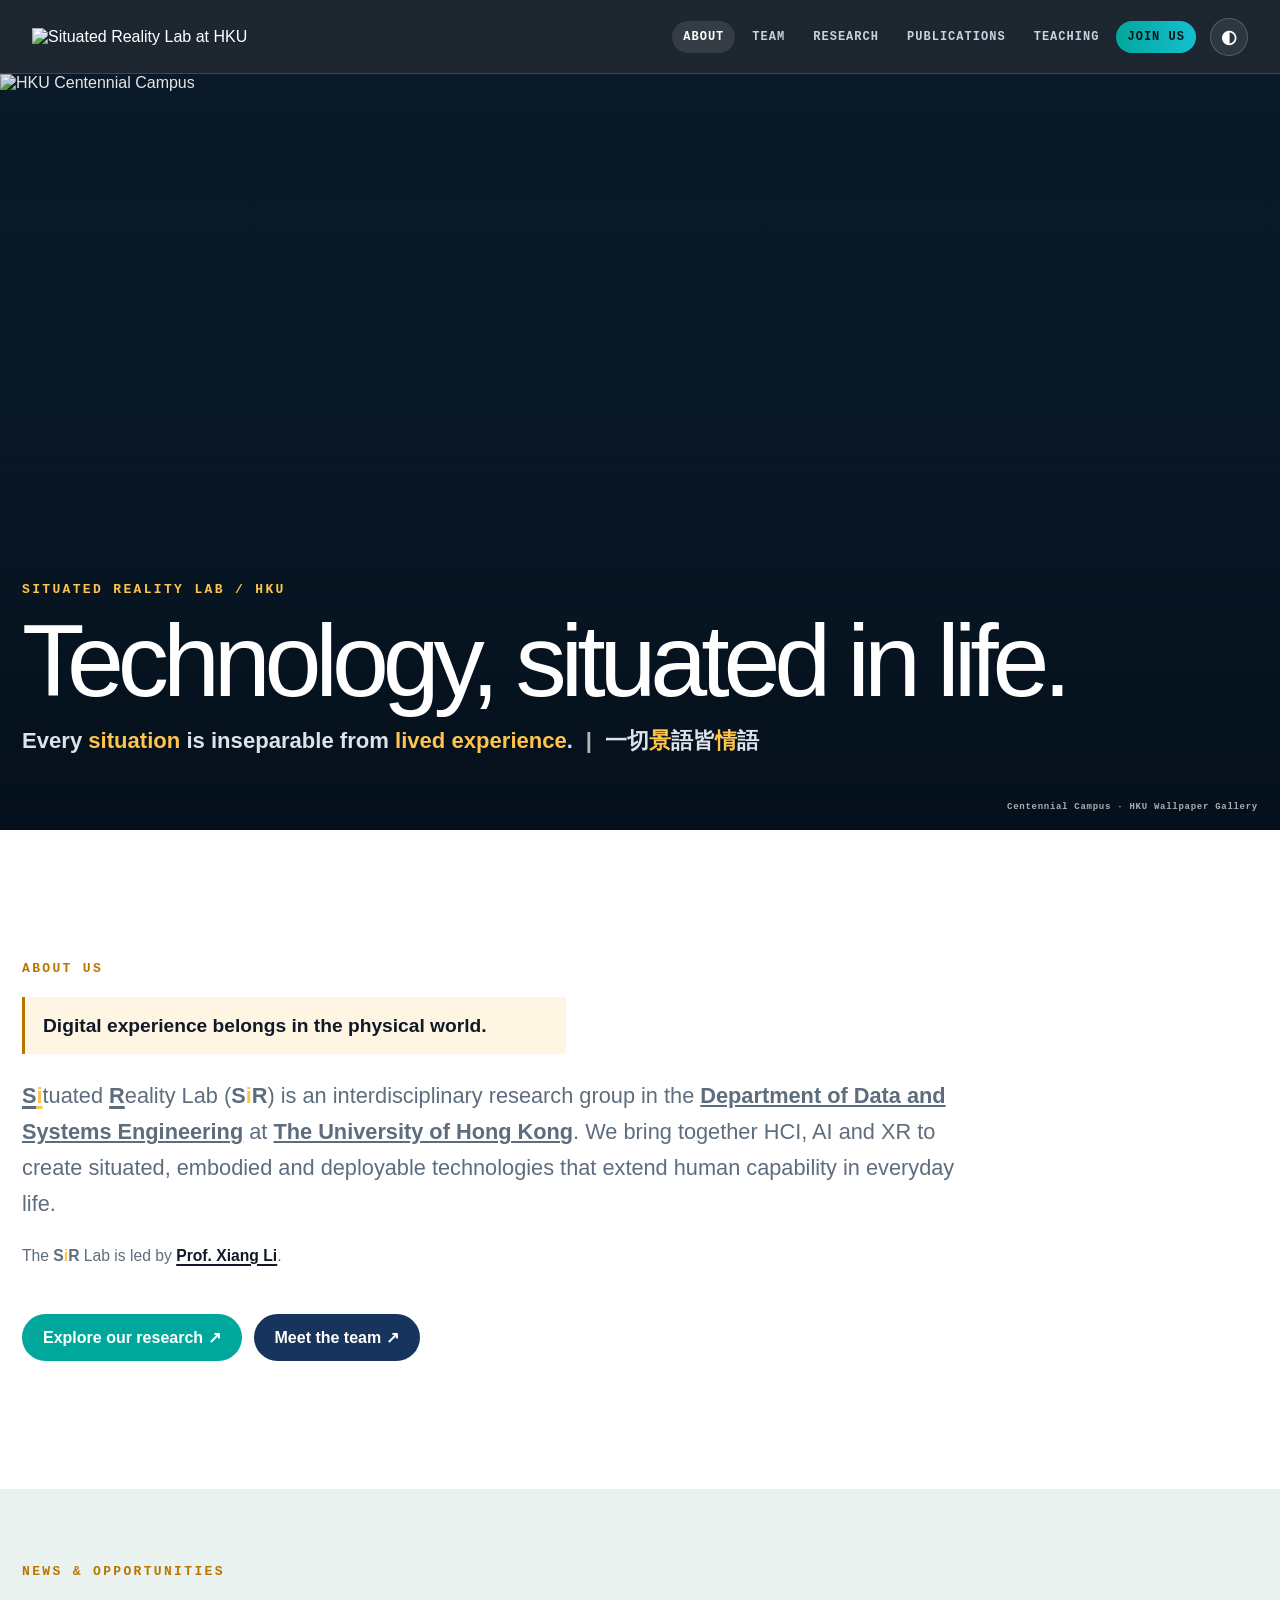
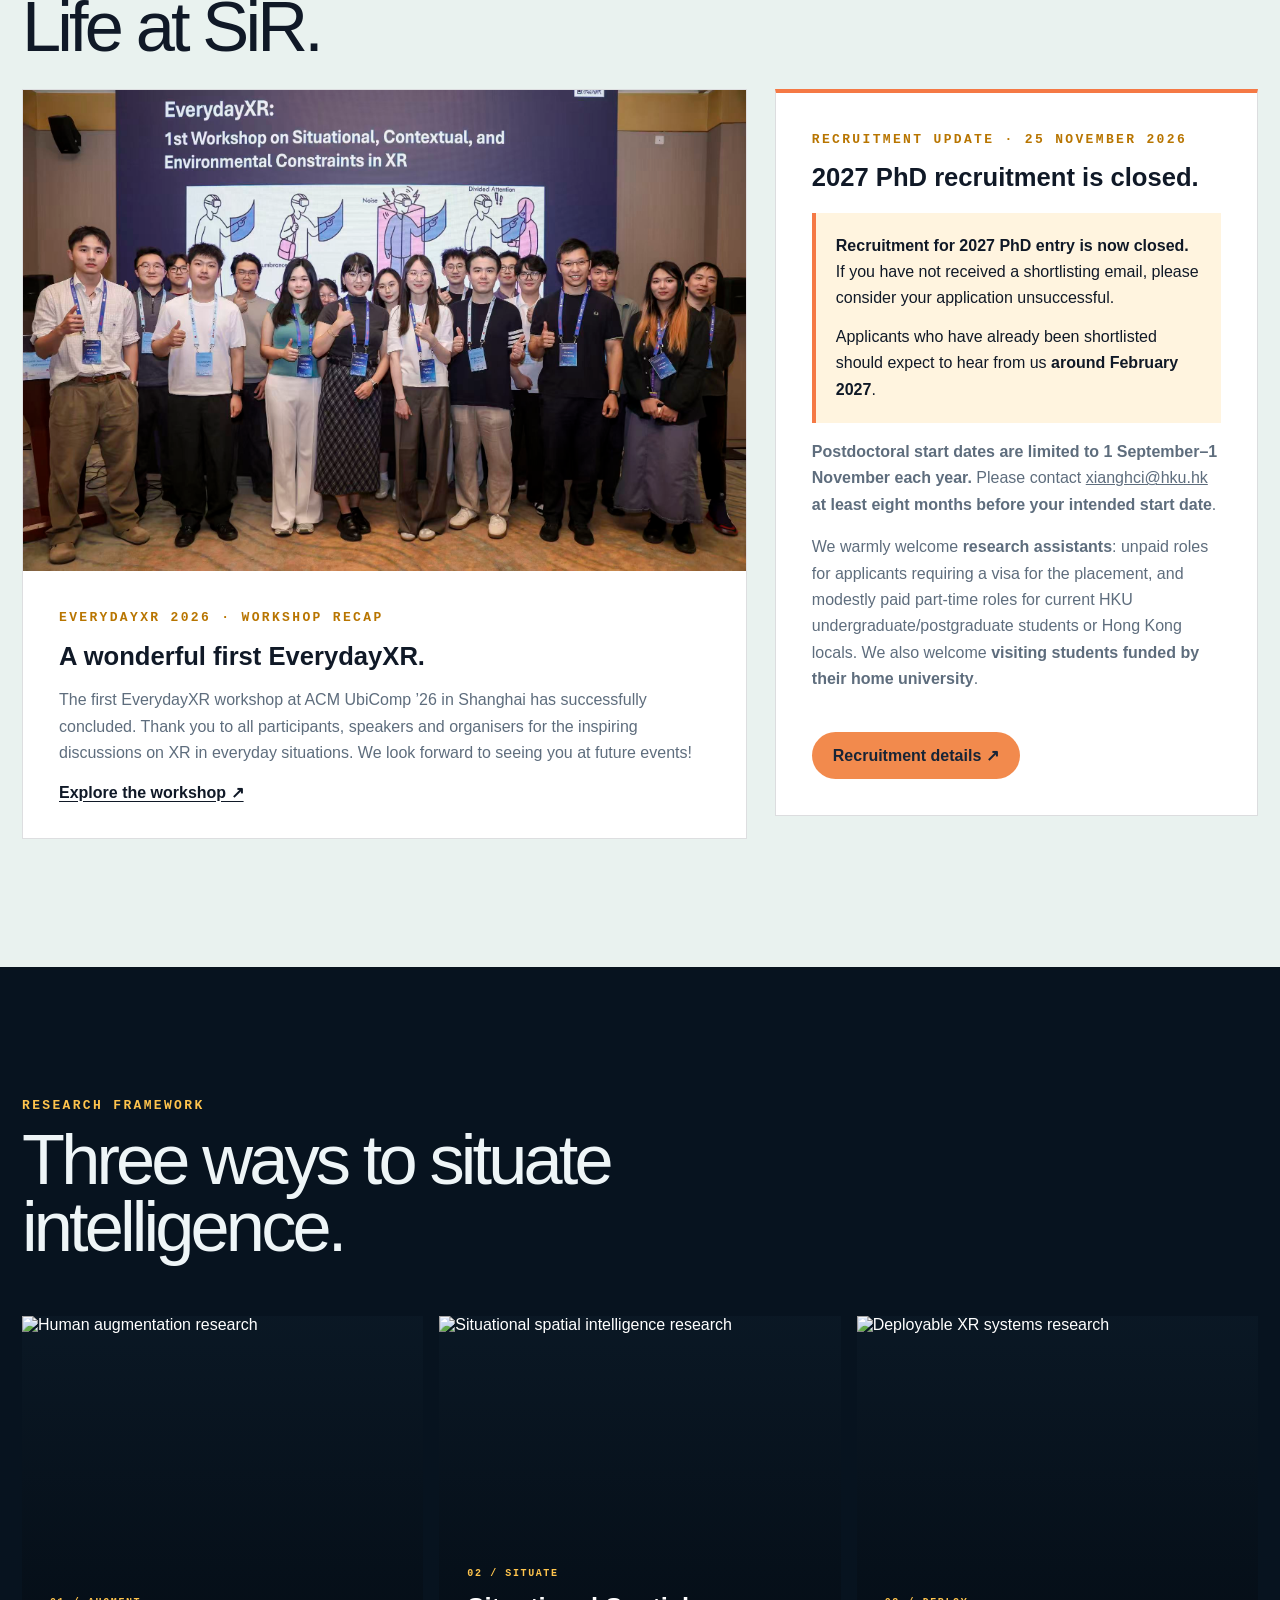
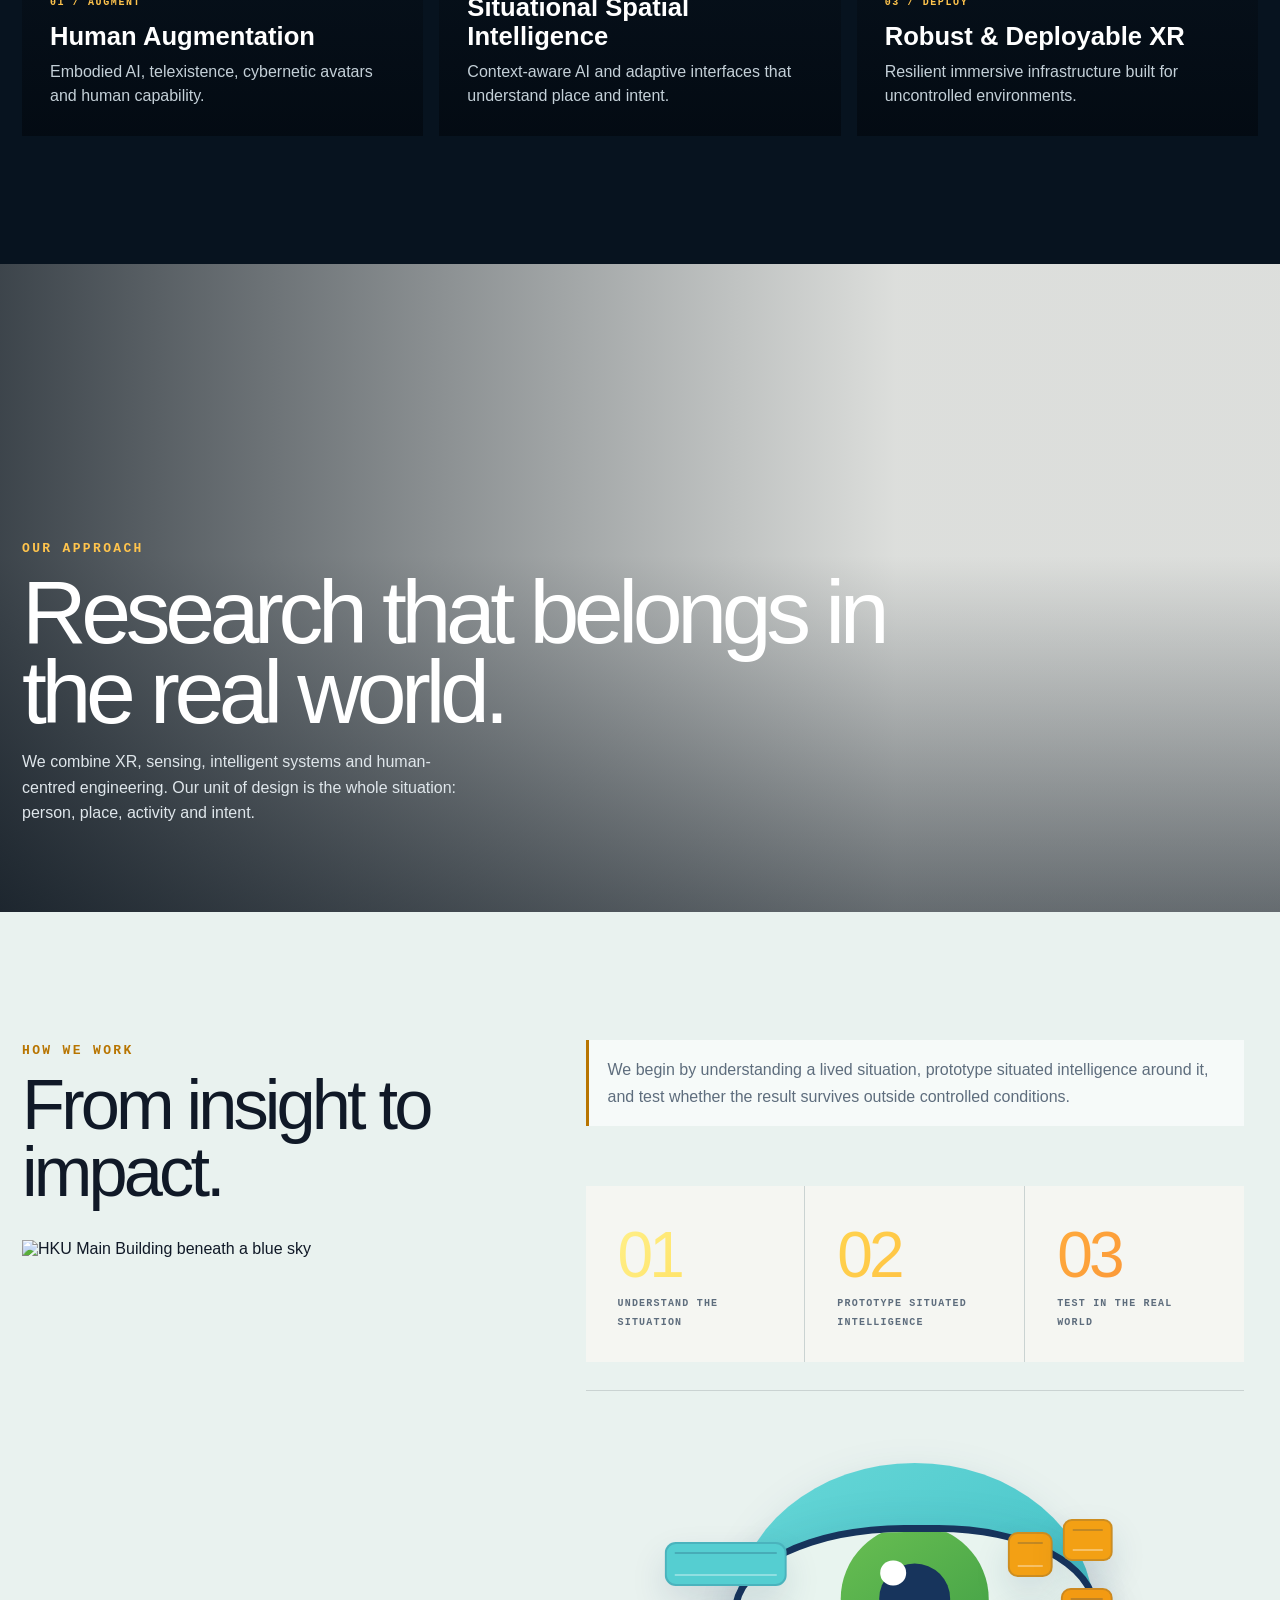
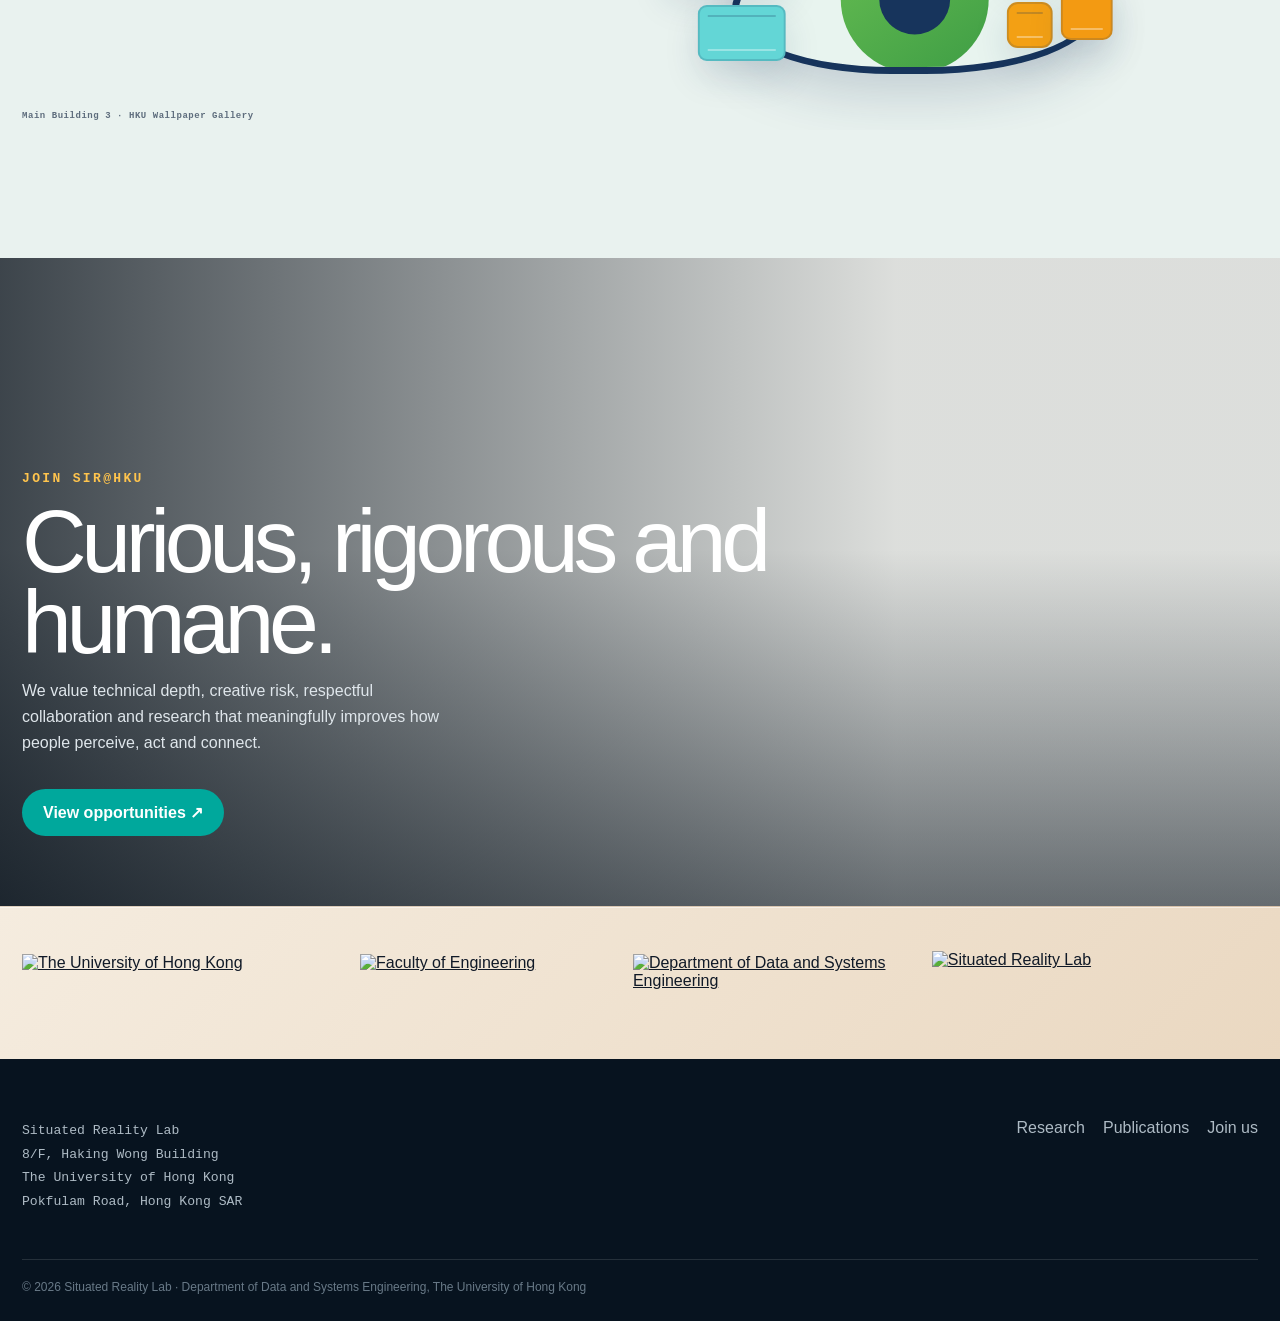
==== commit 910325d7: "Close 2027 PhD recruitment and clarify researcher eligibility and start dates" ====
--- a/index.html
+++ b/index.html
@@ -1,8 +1,8 @@
-<!doctype html><html lang="en"><head><meta charset="utf-8"><meta name="viewport" content="width=device-width,initial-scale=1"><meta name="theme-color" content="#07131f"><title>Situated Reality Lab — SiR@HKU</title><meta name="description" content="The Situated Reality Lab at The University of Hong Kong explores human augmentation, situational spatial intelligence and deployable XR systems."><meta property="og:title" content="Situated Reality Lab — SiR@HKU"><meta property="og:description" content="Every situation is inseparable from lived experience."><meta property="og:image" content="assets/campus/centennial-campus.webp"><link rel="icon" href="assets/brand/favicon.png"><link rel="stylesheet" href="site.css?v=20261017-news-team"></head><body>
+<!doctype html><html lang="en"><head><meta charset="utf-8"><meta name="viewport" content="width=device-width,initial-scale=1"><meta name="theme-color" content="#07131f"><title>Situated Reality Lab — SiR@HKU</title><meta name="description" content="The Situated Reality Lab at The University of Hong Kong explores human augmentation, situational spatial intelligence and deployable XR systems."><meta property="og:title" content="Situated Reality Lab — SiR@HKU"><meta property="og:description" content="Every situation is inseparable from lived experience."><meta property="og:image" content="assets/campus/centennial-campus.webp"><link rel="icon" href="assets/brand/favicon.png"><link rel="stylesheet" href="site.css?v=20261125-recruitment"></head><body>
 <a class="skip" href="#content">Skip to content</a><header class="site-head"><a class="site-brand" href="index.html"><img src="assets/brand/sir-full-white.png" alt="Situated Reality Lab at HKU"></a><button class="nav-toggle" aria-expanded="false" aria-label="Open navigation">☰</button><nav class="site-nav" aria-label="Primary"><a href="index.html" aria-current="page">About</a><a href="team.html">Team</a><a href="research.html">Research</a><a href="publications.html">Publications</a><a href="teaching.html">Teaching</a><a class="join-pill" href="/join-us">Join us</a></nav></header>
 <main id="content" class="page-main"><section class="campus-hero"><img src="assets/campus/centennial-campus.webp" alt="HKU Centennial Campus"><div class="hero-copy"><span class="eyebrow">Situated Reality Lab / HKU</span><h1>Technology, situated in life.</h1><p class="hero-manifesto">Every <strong class="manifesto-accent">situation</strong> is inseparable from <strong class="manifesto-accent">lived experience</strong>. <span class="manifesto-divider">|</span> 一切<span class="manifesto-accent">景</span>語皆<span class="manifesto-accent">情</span>語</p></div><small class="photo-credit">Centennial Campus · HKU Wallpaper Gallery</small></section>
 <section class="section section--white"><div class="about-intro about-intro--overview reveal"><div><span class="eyebrow">About us</span><aside class="about-note">Digital experience belongs in the physical world.</aside><p class="lede"><span class="sir-full-name"><strong class="sir-initial">S</strong><strong class="sir-initial sir-i">i</strong>tuated <strong class="sir-initial">R</strong>eality Lab</span> (<strong class="sir-abbr">S<span class="sir-i">i</span>R</strong>) is an interdisciplinary research group in the <strong><a href="https://www.dase.hku.hk/" target="_blank" rel="noreferrer">Department of Data and Systems Engineering</a></strong> at <strong><a href="https://www.hku.hk/" target="_blank" rel="noreferrer">The University of Hong Kong</a></strong>. We bring together HCI, AI and XR to create situated, embodied and deployable technologies that extend human capability in everyday life.</p><p class="about-leadership">The <strong class="sir-abbr">S<span class="sir-i">i</span>R</strong> Lab is led by <strong><a href="https://www.xiang-li.phd/" target="_blank" rel="noreferrer">Prof. Xiang Li</a></strong>.</p><div class="about-actions"><a class="button button--teal" href="research.html">Explore our research ↗</a><a class="button" href="team.html">Meet the team ↗</a></div></div></div></section>
-<section class="section section--tint lab-news" id="news"><span class="eyebrow">News &amp; opportunities</span><h2>Life at SiR.</h2><div class="lab-news__grid"><article class="news-event reveal"><img src="assets/events/everydayxr-2026.jpg" alt="Participants at the first EverydayXR workshop at ACM UbiComp 2026 in Shanghai" width="2000" height="1333" loading="lazy"><div class="news-event__copy"><span class="eyebrow">EverydayXR 2026 · Workshop recap</span><h3>A wonderful first EverydayXR.</h3><p>The first EverydayXR workshop at ACM UbiComp ’26 in Shanghai has successfully concluded. Thank you to all participants, speakers and organisers for the inspiring discussions on XR in everyday situations. We look forward to seeing you at future events!</p><a href="https://sites.google.com/view/everyday-xr/home" target="_blank" rel="noreferrer">Explore the workshop ↗</a></div></article><aside class="news-recruitment reveal"><span class="eyebrow">Recruitment continues · 2027 entry</span><h3>Build your next chapter with us.</h3><p>We continue to welcome PhD and postdoctoral applicants, research assistants and funded visitors.</p><div class="hkpfs-notice"><strong>Planning to apply for HKPFS?</strong> Please email <a href="mailto:xianghci@hku.hk">xianghci@hku.hk</a> and complete the <a href="https://forms.gle/eEtXrfE4wuQjMP8F6" target="_blank" rel="noreferrer">PhD application form</a> <strong>before 1 November 2026 (Hong Kong time)</strong> for early review. This is our lab’s contact deadline, not the official HKPFS application deadline.</div><a class="button button--orange" href="/join-us/#positions">View openings &amp; apply ↗</a></aside></div></section>
+<section class="section section--tint lab-news" id="news"><span class="eyebrow">News &amp; opportunities</span><h2>Life at SiR.</h2><div class="lab-news__grid"><article class="news-event reveal"><img src="assets/events/everydayxr-2026.jpg" alt="Participants at the first EverydayXR workshop at ACM UbiComp 2026 in Shanghai" width="2000" height="1333" loading="lazy"><div class="news-event__copy"><span class="eyebrow">EverydayXR 2026 · Workshop recap</span><h3>A wonderful first EverydayXR.</h3><p>The first EverydayXR workshop at ACM UbiComp ’26 in Shanghai has successfully concluded. Thank you to all participants, speakers and organisers for the inspiring discussions on XR in everyday situations. We look forward to seeing you at future events!</p><a href="https://sites.google.com/view/everyday-xr/home" target="_blank" rel="noreferrer">Explore the workshop ↗</a></div></article><aside class="news-recruitment reveal"><span class="eyebrow">Recruitment update · 25 November 2026</span><h3>2027 PhD recruitment is closed.</h3><div class="recruitment-notice"><p><strong>Recruitment for 2027 PhD entry is now closed.</strong> If you have not received a shortlisting email, please consider your application unsuccessful.</p><p>Applicants who have already been shortlisted should expect to hear from us <strong>around February 2027</strong>.</p></div><p><strong>Postdoctoral start dates are limited to 1 September–1 November each year.</strong> Please contact <a href="mailto:xianghci@hku.hk">xianghci@hku.hk</a> <strong>at least eight months before your intended start date</strong>.</p><p>We warmly welcome <strong>research assistants</strong>: unpaid roles for applicants requiring a visa for the placement, and modestly paid part-time roles for current HKU undergraduate/postgraduate students or Hong Kong locals. We also welcome <strong>visiting students funded by their home university</strong>.</p><a class="button button--orange" href="/join-us/#positions">Recruitment details ↗</a></aside></div></section>
 <section class="section section--dark"><span class="eyebrow">Research framework</span><h2>Three ways to situate intelligence.</h2><div class="pillars reveal"><a class="pillar" href="research.html#augmentation"><img src="assets/research/human-augmentation-v2.webp" alt="Human augmentation research"><span>01 / AUGMENT</span><h3>Human Augmentation</h3><p>Embodied AI, telexistence, cybernetic avatars and human capability.</p></a><a class="pillar" href="research.html#intelligence"><img src="assets/research/spatial-intelligence-v2.webp" alt="Situational spatial intelligence research"><span>02 / SITUATE</span><h3>Situational Spatial Intelligence</h3><p>Context-aware AI and adaptive interfaces that understand place and intent.</p></a><a class="pillar" href="research.html#systems"><img src="assets/research/deployable-xr-v2.webp" alt="Deployable XR systems research"><span>03 / DEPLOY</span><h3>Robust & Deployable XR</h3><p>Resilient immersive infrastructure built for uncontrolled environments.</p></a></div></section>
 <section class="campus-break"><img src="assets/campus/main-building-1.webp" alt="HKU Main Building"><div class="campus-break__copy reveal"><span class="eyebrow">Our approach</span><h2>Research that belongs in the real world.</h2><p>We combine XR, sensing, intelligent systems and human-centred engineering. Our unit of design is the whole situation: person, place, activity and intent.</p></div></section>
 <section class="section section--tint"><div class="section-grid reveal"><div><span class="eyebrow">How we work</span><h2>From insight to impact.</h2><figure class="how-campus-image"><img src="assets/campus/main-building-3.webp" alt="HKU Main Building beneath a blue sky"><figcaption>Main Building 3 · HKU Wallpaper Gallery</figcaption></figure></div><div class="prose"><aside class="how-note">We begin by understanding a lived situation, prototype situated intelligence around it, and test whether the result survives outside controlled conditions.</aside><div class="kpi-row how-we-work__steps"><div class="kpi"><b>01</b><span>Understand the situation</span></div><div class="kpi"><b>02</b><span>Prototype situated intelligence</span></div><div class="kpi"><b>03</b><span>Test in the real world</span></div></div><div class="how-eye-wrap" data-about-eye><div class="about-eye-world" aria-hidden="true"><div class="about-eye"><div class="about-eye__cap"></div><div class="about-eye__sclera"><div class="about-eye__iris"><div class="about-eye__pupil"><i></i></div></div></div></div><span class="about-window about-window--1"></span><span class="about-window about-window--2"></span><span class="about-window about-window--3"></span><span class="about-window about-window--4"></span><span class="about-window about-window--5"></span><span class="about-window about-window--6"></span></div></div></div></div></section>
--- a/site.css
+++ b/site.css
@@ -175,6 +175,20 @@
 
 /* October 2026: distinct workshop recap and actionable recruitment news. */
 .about-intro--overview{display:block;max-width:960px}.about-intro--overview .lede{max-width:none}
-.lab-news{padding-top:72px}.lab-news__grid{display:grid;grid-template-columns:minmax(0,1.5fr) minmax(0,1fr);gap:28px;align-items:start}.news-event,.news-recruitment{min-width:0;border:1px solid var(--line);background:#fff}.news-event>img{display:block;width:100%;height:auto}.news-event__copy,.news-recruitment{padding:clamp(22px,3vw,36px)}.lab-news h3{margin:16px 0}.lab-news p{color:var(--muted);line-height:1.65}.news-event__copy>a,.hkpfs-notice a{color:var(--ink);font-weight:700;text-underline-offset:3px}.news-recruitment{border-top:4px solid var(--orange)}.news-recruitment .button{margin-top:24px;white-space:normal}.hkpfs-notice{margin-top:20px;padding:20px;border-left:4px solid var(--orange);background:#fff4df;color:var(--ink);line-height:1.7}.hkpfs-notice>strong:first-child{display:block;margin-bottom:8px}.person__portrait--collaborator{object-position:center 38%}
-html[data-theme=dark] .news-event,html[data-theme=dark] .news-recruitment{background:#102231}html[data-theme=dark] .hkpfs-notice{background:#2b2418;color:#f3eadb}html[data-theme=dark] .news-event__copy>a,html[data-theme=dark] .hkpfs-notice a{color:#fff}
+.lab-news{padding-top:72px}.lab-news__grid{display:grid;grid-template-columns:minmax(0,1.5fr) minmax(0,1fr);gap:28px;align-items:start}.news-event,.news-recruitment{min-width:0;border:1px solid var(--line);background:#fff}.news-event>img{display:block;width:100%;height:auto}.news-event__copy,.news-recruitment{padding:clamp(22px,3vw,36px)}.lab-news h3{margin:16px 0}.lab-news p{color:var(--muted);line-height:1.65}.news-event__copy>a,.recruitment-notice a{color:var(--ink);font-weight:700;text-underline-offset:3px}.news-recruitment{border-top:4px solid var(--orange)}.news-recruitment .button{margin-top:24px;white-space:normal}.recruitment-notice{margin-top:20px;padding:20px;border-left:4px solid var(--orange);background:#fff4df;color:var(--ink);line-height:1.7}.recruitment-notice>strong:first-child{display:block;margin-bottom:8px}.person__portrait--collaborator{object-position:center 38%}
+html[data-theme=dark] .news-event,html[data-theme=dark] .news-recruitment{background:#102231}html[data-theme=dark] .recruitment-notice{background:#2b2418;color:#f3eadb}html[data-theme=dark] .news-event__copy>a,html[data-theme=dark] .recruitment-notice a{color:#fff}
 @media(max-width:900px){.lab-news__grid{grid-template-columns:1fr}.lab-news{padding-top:48px}}
+/* Publication scope combines with search; hidden years must override grid layout. */
+.pub-year[hidden],.pub-list>li[hidden],.publication-toggle[hidden]{display:none!important}
+.pub-tools{flex-wrap:wrap;margin-bottom:16px}.pub-tools input{flex:1 1 280px;max-width:520px;min-width:0}
+.publication-toggle{padding:14px 20px;border:1px solid transparent;border-radius:99px;background:var(--navy);color:#fff;font-family:inherit;font-size:.95rem;font-weight:650;line-height:1.4;cursor:pointer;transition:background .2s,color .2s}
+.publication-toggle:hover{background:#244c7d}.publication-toggle:focus-visible{outline:3px solid var(--teal);outline-offset:4px}.publication-toggle[aria-expanded=true]{background:var(--teal);color:#07131f}
+.publication-filter-help,.publication-status{color:var(--muted);font-size:.92rem;line-height:1.6}.publication-filter-help{margin:0 0 8px;max-width:80ch}.publication-status{margin:0 0 24px;font-weight:650}
+html[data-theme=dark] .publication-toggle{background:#274c70}html[data-theme=dark] .publication-toggle[aria-expanded=true]{background:var(--teal);color:#07131f}
+@media(max-width:600px){.pub-tools{align-items:stretch}.pub-tools input{flex-basis:100%;max-width:none}.publication-toggle{width:100%;white-space:normal}}
+/* Consistent year/range and term labels across all teaching entries. */
+.course-date{display:grid;align-content:start;gap:5px;padding-top:4px;color:var(--yellow-ink);font:700 11px/1.5 var(--mono);letter-spacing:.1em;text-transform:uppercase}.course-date__year{white-space:nowrap}.course-date__year time{font:inherit;letter-spacing:inherit;color:inherit}.course-date__term{font-size:10px;letter-spacing:.06em}
+html[data-theme=dark] .teaching-group .course-date{color:#9b6200}html[data-theme=dark] .teaching-group .course{border-color:rgba(113,73,35,.16)}
+@media(max-width:600px){.teaching-group{padding:24px 20px}.course{gap:16px}.course-date{padding-top:0}}
+
+.recruitment-notice p{margin:0 0 12px;color:inherit}.recruitment-notice p:last-child{margin-bottom:0}.admission-cards ul{padding-left:1.25rem;color:var(--muted);line-height:1.65}
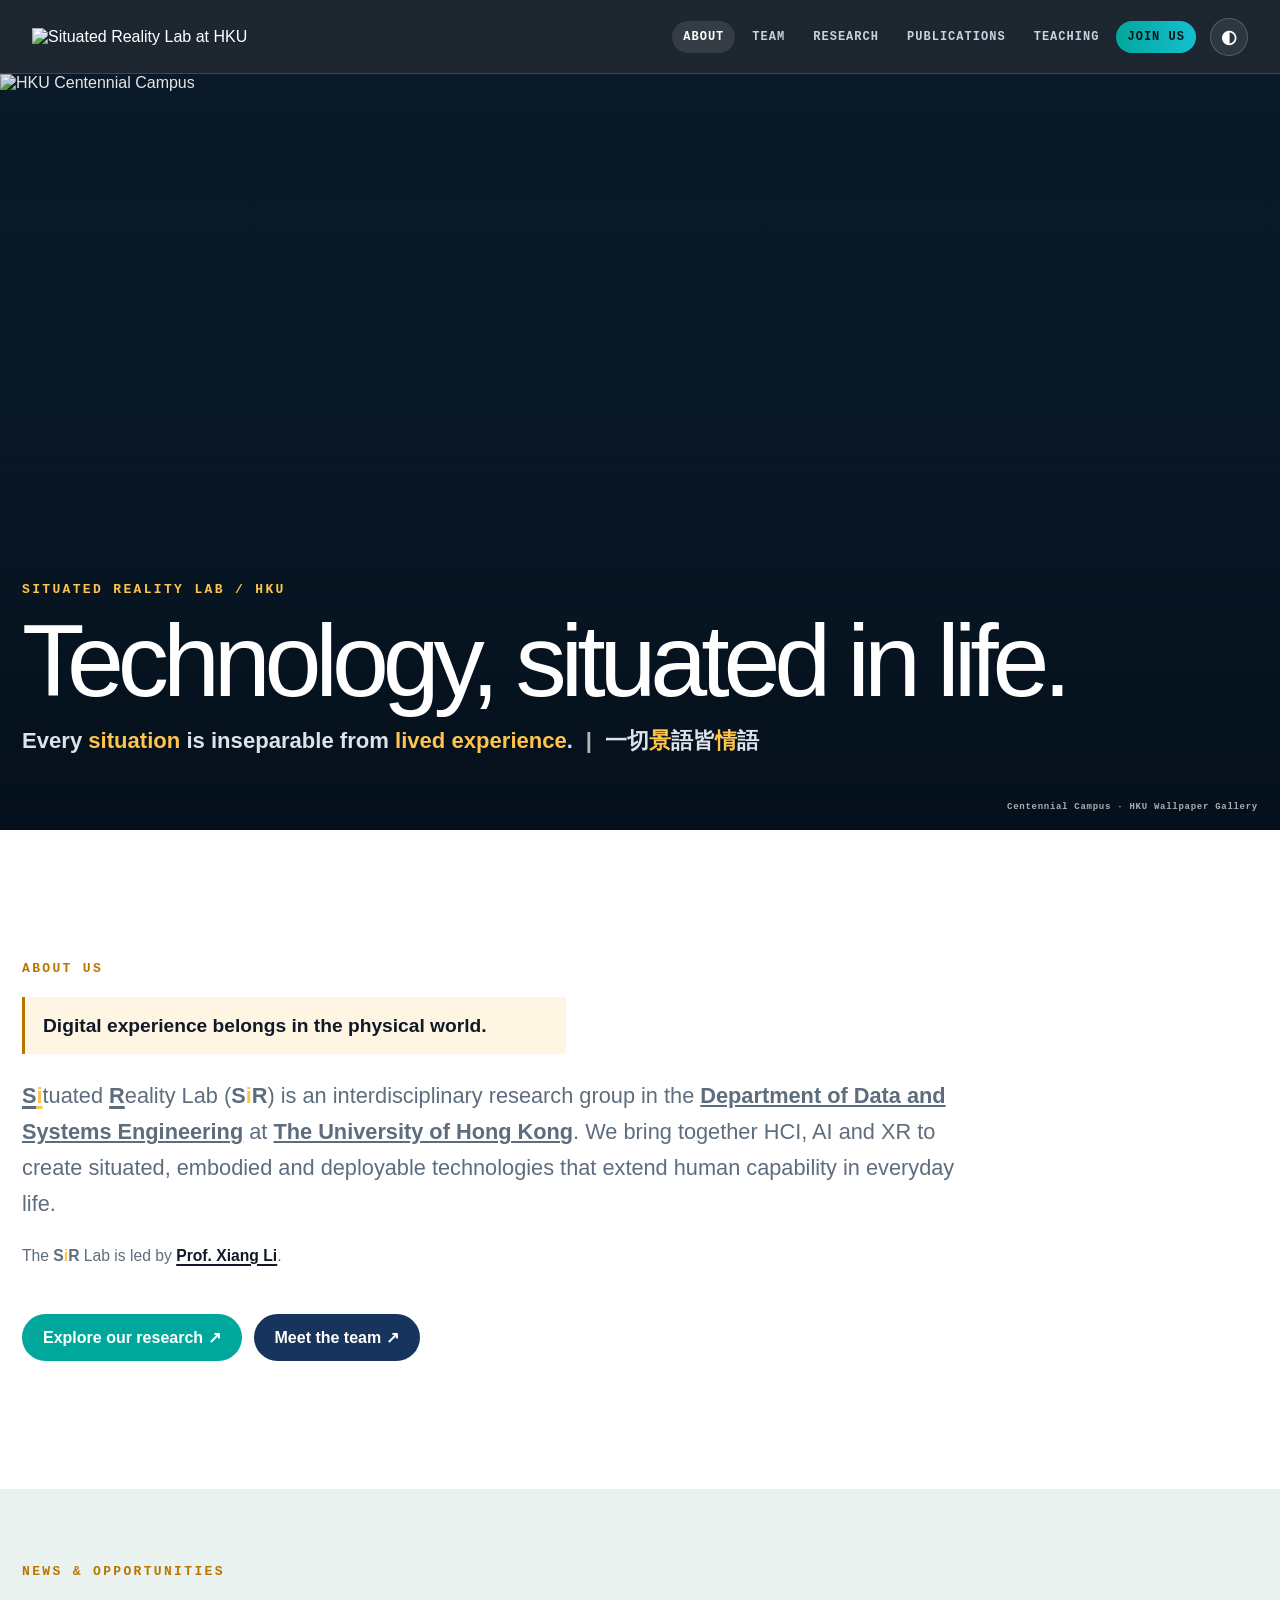
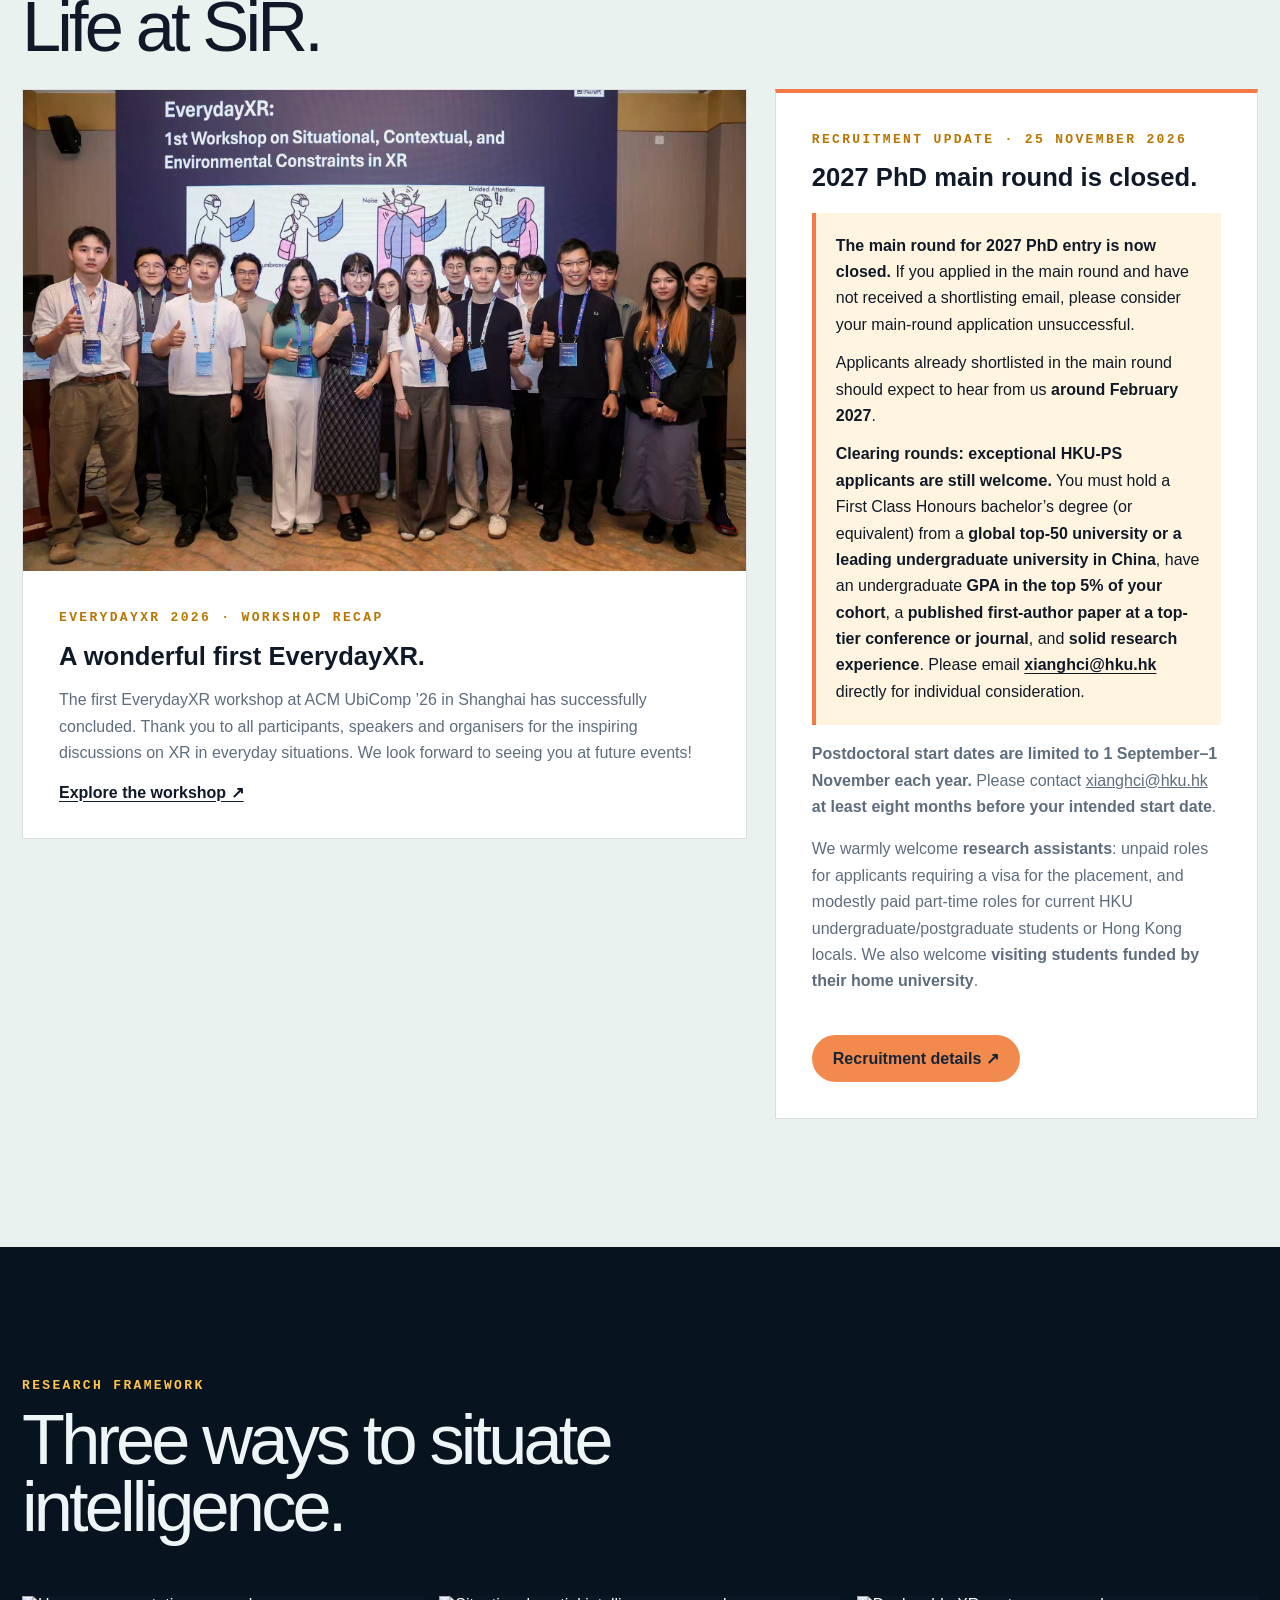
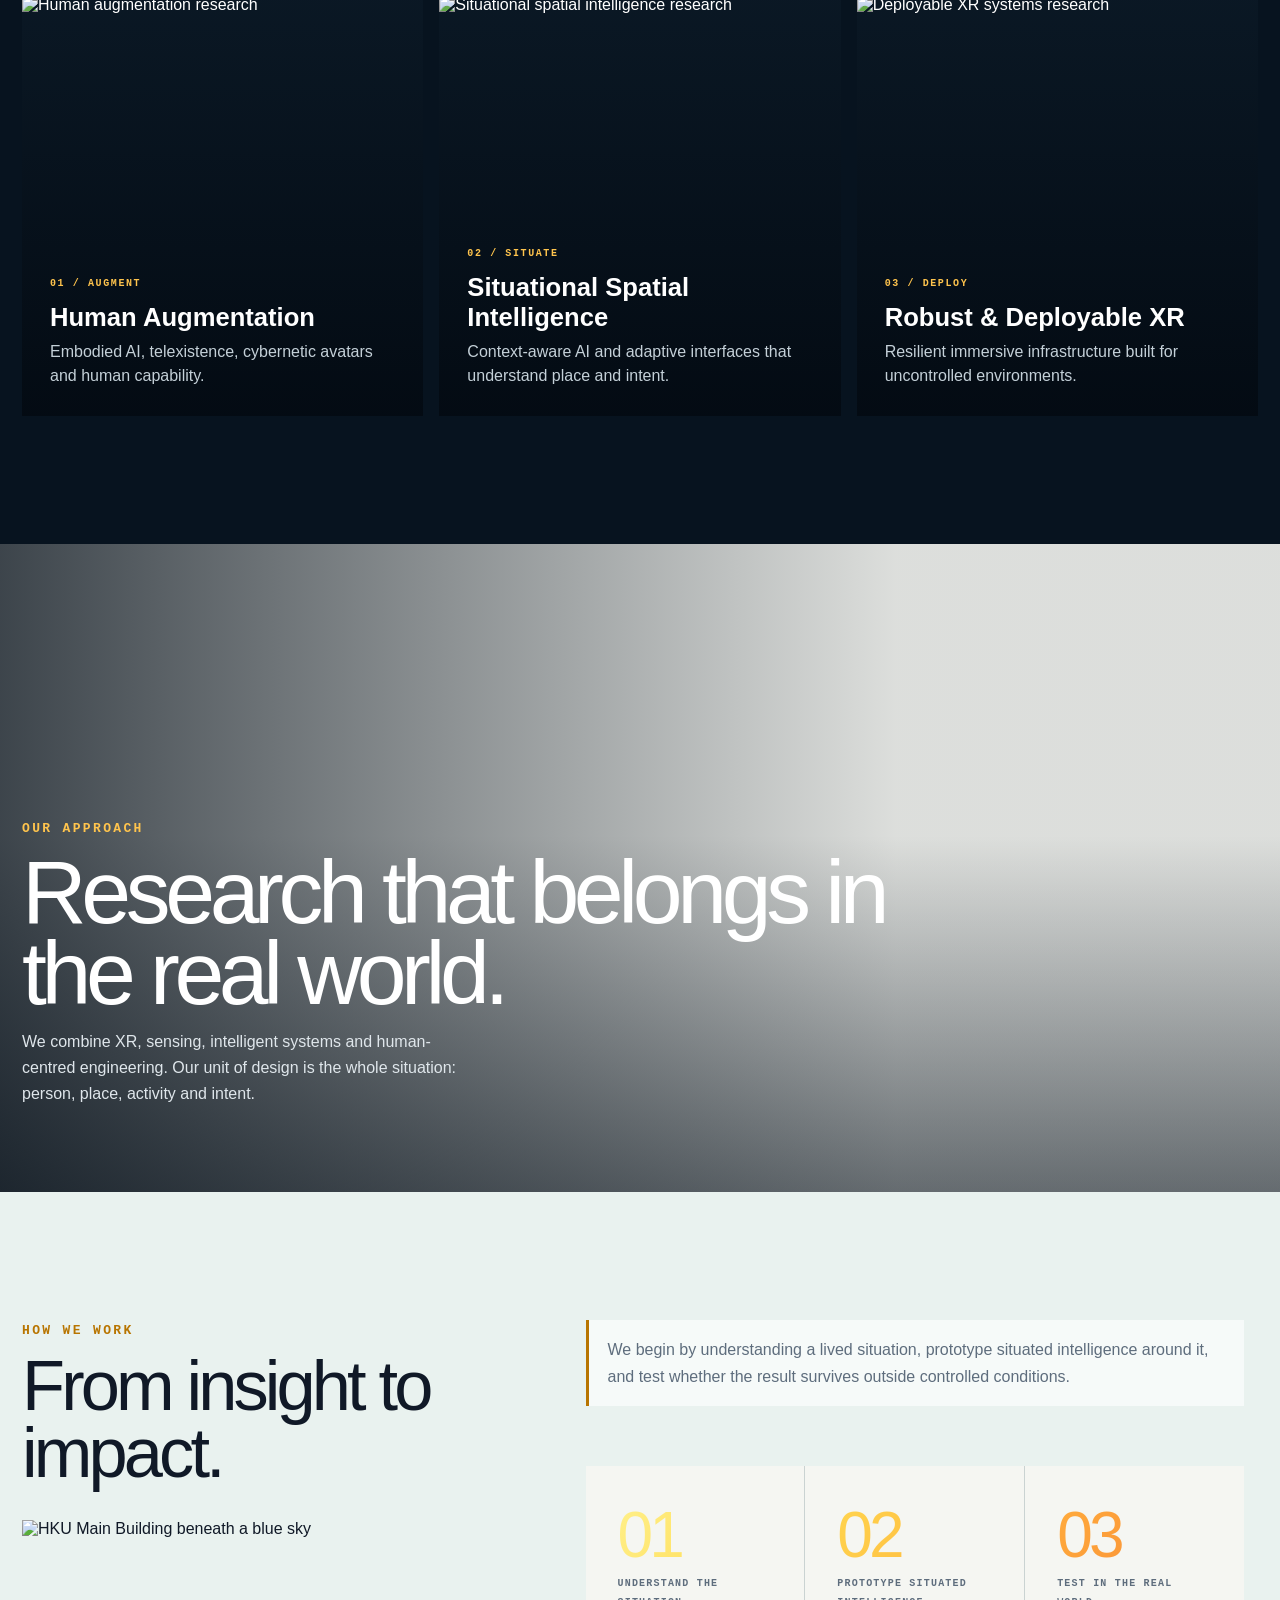
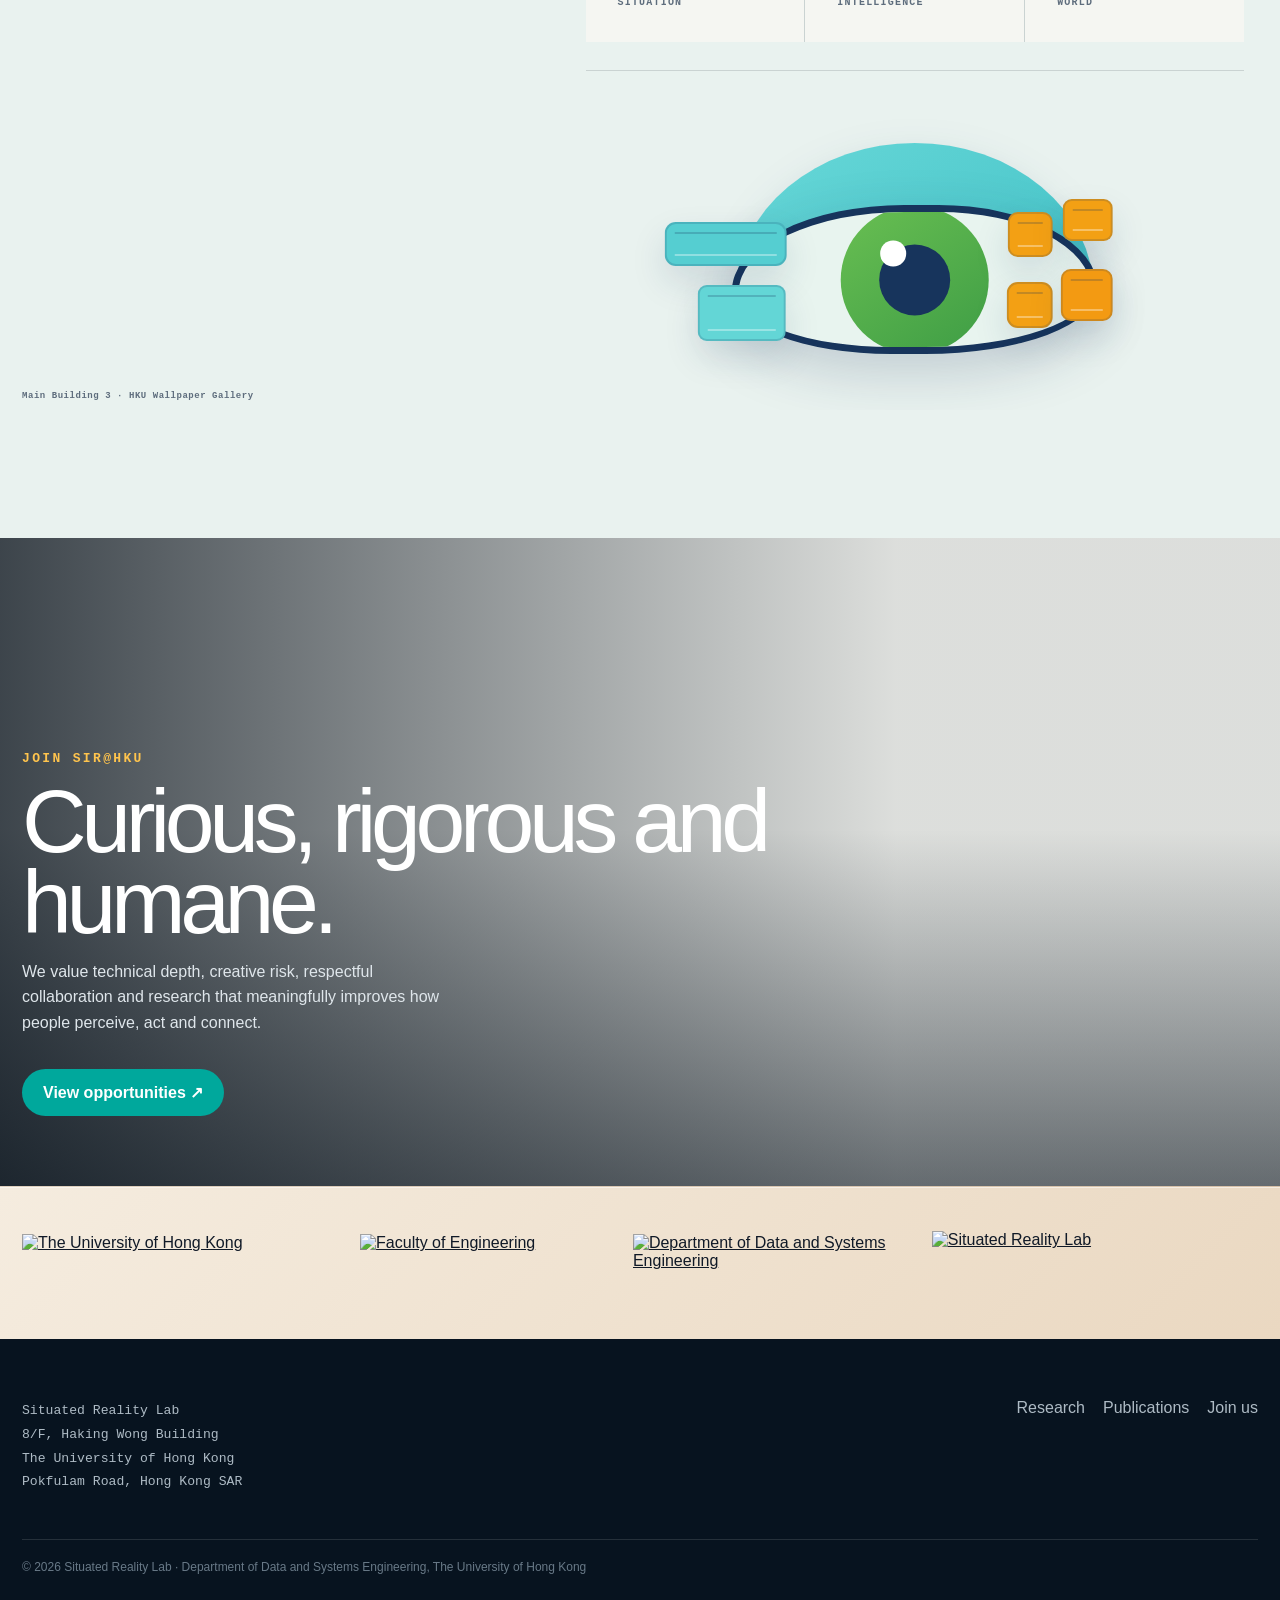
==== commit f5273db5: "Clarify 2027 main-round closure and exceptional HKU-PS clearing route" ====
--- a/index.html
+++ b/index.html
@@ -2,7 +2,7 @@
 <a class="skip" href="#content">Skip to content</a><header class="site-head"><a class="site-brand" href="index.html"><img src="assets/brand/sir-full-white.png" alt="Situated Reality Lab at HKU"></a><button class="nav-toggle" aria-expanded="false" aria-label="Open navigation">☰</button><nav class="site-nav" aria-label="Primary"><a href="index.html" aria-current="page">About</a><a href="team.html">Team</a><a href="research.html">Research</a><a href="publications.html">Publications</a><a href="teaching.html">Teaching</a><a class="join-pill" href="/join-us">Join us</a></nav></header>
 <main id="content" class="page-main"><section class="campus-hero"><img src="assets/campus/centennial-campus.webp" alt="HKU Centennial Campus"><div class="hero-copy"><span class="eyebrow">Situated Reality Lab / HKU</span><h1>Technology, situated in life.</h1><p class="hero-manifesto">Every <strong class="manifesto-accent">situation</strong> is inseparable from <strong class="manifesto-accent">lived experience</strong>. <span class="manifesto-divider">|</span> 一切<span class="manifesto-accent">景</span>語皆<span class="manifesto-accent">情</span>語</p></div><small class="photo-credit">Centennial Campus · HKU Wallpaper Gallery</small></section>
 <section class="section section--white"><div class="about-intro about-intro--overview reveal"><div><span class="eyebrow">About us</span><aside class="about-note">Digital experience belongs in the physical world.</aside><p class="lede"><span class="sir-full-name"><strong class="sir-initial">S</strong><strong class="sir-initial sir-i">i</strong>tuated <strong class="sir-initial">R</strong>eality Lab</span> (<strong class="sir-abbr">S<span class="sir-i">i</span>R</strong>) is an interdisciplinary research group in the <strong><a href="https://www.dase.hku.hk/" target="_blank" rel="noreferrer">Department of Data and Systems Engineering</a></strong> at <strong><a href="https://www.hku.hk/" target="_blank" rel="noreferrer">The University of Hong Kong</a></strong>. We bring together HCI, AI and XR to create situated, embodied and deployable technologies that extend human capability in everyday life.</p><p class="about-leadership">The <strong class="sir-abbr">S<span class="sir-i">i</span>R</strong> Lab is led by <strong><a href="https://www.xiang-li.phd/" target="_blank" rel="noreferrer">Prof. Xiang Li</a></strong>.</p><div class="about-actions"><a class="button button--teal" href="research.html">Explore our research ↗</a><a class="button" href="team.html">Meet the team ↗</a></div></div></div></section>
-<section class="section section--tint lab-news" id="news"><span class="eyebrow">News &amp; opportunities</span><h2>Life at SiR.</h2><div class="lab-news__grid"><article class="news-event reveal"><img src="assets/events/everydayxr-2026.jpg" alt="Participants at the first EverydayXR workshop at ACM UbiComp 2026 in Shanghai" width="2000" height="1333" loading="lazy"><div class="news-event__copy"><span class="eyebrow">EverydayXR 2026 · Workshop recap</span><h3>A wonderful first EverydayXR.</h3><p>The first EverydayXR workshop at ACM UbiComp ’26 in Shanghai has successfully concluded. Thank you to all participants, speakers and organisers for the inspiring discussions on XR in everyday situations. We look forward to seeing you at future events!</p><a href="https://sites.google.com/view/everyday-xr/home" target="_blank" rel="noreferrer">Explore the workshop ↗</a></div></article><aside class="news-recruitment reveal"><span class="eyebrow">Recruitment update · 25 November 2026</span><h3>2027 PhD recruitment is closed.</h3><div class="recruitment-notice"><p><strong>Recruitment for 2027 PhD entry is now closed.</strong> If you have not received a shortlisting email, please consider your application unsuccessful.</p><p>Applicants who have already been shortlisted should expect to hear from us <strong>around February 2027</strong>.</p></div><p><strong>Postdoctoral start dates are limited to 1 September–1 November each year.</strong> Please contact <a href="mailto:xianghci@hku.hk">xianghci@hku.hk</a> <strong>at least eight months before your intended start date</strong>.</p><p>We warmly welcome <strong>research assistants</strong>: unpaid roles for applicants requiring a visa for the placement, and modestly paid part-time roles for current HKU undergraduate/postgraduate students or Hong Kong locals. We also welcome <strong>visiting students funded by their home university</strong>.</p><a class="button button--orange" href="/join-us/#positions">Recruitment details ↗</a></aside></div></section>
+<section class="section section--tint lab-news" id="news"><span class="eyebrow">News &amp; opportunities</span><h2>Life at SiR.</h2><div class="lab-news__grid"><article class="news-event reveal"><img src="assets/events/everydayxr-2026.jpg" alt="Participants at the first EverydayXR workshop at ACM UbiComp 2026 in Shanghai" width="2000" height="1333" loading="lazy"><div class="news-event__copy"><span class="eyebrow">EverydayXR 2026 · Workshop recap</span><h3>A wonderful first EverydayXR.</h3><p>The first EverydayXR workshop at ACM UbiComp ’26 in Shanghai has successfully concluded. Thank you to all participants, speakers and organisers for the inspiring discussions on XR in everyday situations. We look forward to seeing you at future events!</p><a href="https://sites.google.com/view/everyday-xr/home" target="_blank" rel="noreferrer">Explore the workshop ↗</a></div></article><aside class="news-recruitment reveal"><span class="eyebrow">Recruitment update · 25 November 2026</span><h3>2027 PhD main round is closed.</h3><div class="recruitment-notice"><p><strong>The main round for 2027 PhD entry is now closed.</strong> If you applied in the main round and have not received a shortlisting email, please consider your main-round application unsuccessful.</p><p>Applicants already shortlisted in the main round should expect to hear from us <strong>around February 2027</strong>.</p><p><strong>Clearing rounds: exceptional HKU-PS applicants are still welcome.</strong> You must hold a First Class Honours bachelor’s degree (or equivalent) from a <strong>global top-50 university or a leading undergraduate university in China</strong>, have an undergraduate <strong>GPA in the top 5% of your cohort</strong>, a <strong>published first-author paper at a top-tier conference or journal</strong>, and <strong>solid research experience</strong>. Please email <a href="mailto:xianghci@hku.hk">xianghci@hku.hk</a> directly for individual consideration.</p></div><p><strong>Postdoctoral start dates are limited to 1 September–1 November each year.</strong> Please contact <a href="mailto:xianghci@hku.hk">xianghci@hku.hk</a> <strong>at least eight months before your intended start date</strong>.</p><p>We warmly welcome <strong>research assistants</strong>: unpaid roles for applicants requiring a visa for the placement, and modestly paid part-time roles for current HKU undergraduate/postgraduate students or Hong Kong locals. We also welcome <strong>visiting students funded by their home university</strong>.</p><a class="button button--orange" href="/join-us/#positions">Recruitment details ↗</a></aside></div></section>
 <section class="section section--dark"><span class="eyebrow">Research framework</span><h2>Three ways to situate intelligence.</h2><div class="pillars reveal"><a class="pillar" href="research.html#augmentation"><img src="assets/research/human-augmentation-v2.webp" alt="Human augmentation research"><span>01 / AUGMENT</span><h3>Human Augmentation</h3><p>Embodied AI, telexistence, cybernetic avatars and human capability.</p></a><a class="pillar" href="research.html#intelligence"><img src="assets/research/spatial-intelligence-v2.webp" alt="Situational spatial intelligence research"><span>02 / SITUATE</span><h3>Situational Spatial Intelligence</h3><p>Context-aware AI and adaptive interfaces that understand place and intent.</p></a><a class="pillar" href="research.html#systems"><img src="assets/research/deployable-xr-v2.webp" alt="Deployable XR systems research"><span>03 / DEPLOY</span><h3>Robust & Deployable XR</h3><p>Resilient immersive infrastructure built for uncontrolled environments.</p></a></div></section>
 <section class="campus-break"><img src="assets/campus/main-building-1.webp" alt="HKU Main Building"><div class="campus-break__copy reveal"><span class="eyebrow">Our approach</span><h2>Research that belongs in the real world.</h2><p>We combine XR, sensing, intelligent systems and human-centred engineering. Our unit of design is the whole situation: person, place, activity and intent.</p></div></section>
 <section class="section section--tint"><div class="section-grid reveal"><div><span class="eyebrow">How we work</span><h2>From insight to impact.</h2><figure class="how-campus-image"><img src="assets/campus/main-building-3.webp" alt="HKU Main Building beneath a blue sky"><figcaption>Main Building 3 · HKU Wallpaper Gallery</figcaption></figure></div><div class="prose"><aside class="how-note">We begin by understanding a lived situation, prototype situated intelligence around it, and test whether the result survives outside controlled conditions.</aside><div class="kpi-row how-we-work__steps"><div class="kpi"><b>01</b><span>Understand the situation</span></div><div class="kpi"><b>02</b><span>Prototype situated intelligence</span></div><div class="kpi"><b>03</b><span>Test in the real world</span></div></div><div class="how-eye-wrap" data-about-eye><div class="about-eye-world" aria-hidden="true"><div class="about-eye"><div class="about-eye__cap"></div><div class="about-eye__sclera"><div class="about-eye__iris"><div class="about-eye__pupil"><i></i></div></div></div></div><span class="about-window about-window--1"></span><span class="about-window about-window--2"></span><span class="about-window about-window--3"></span><span class="about-window about-window--4"></span><span class="about-window about-window--5"></span><span class="about-window about-window--6"></span></div></div></div></div></section>
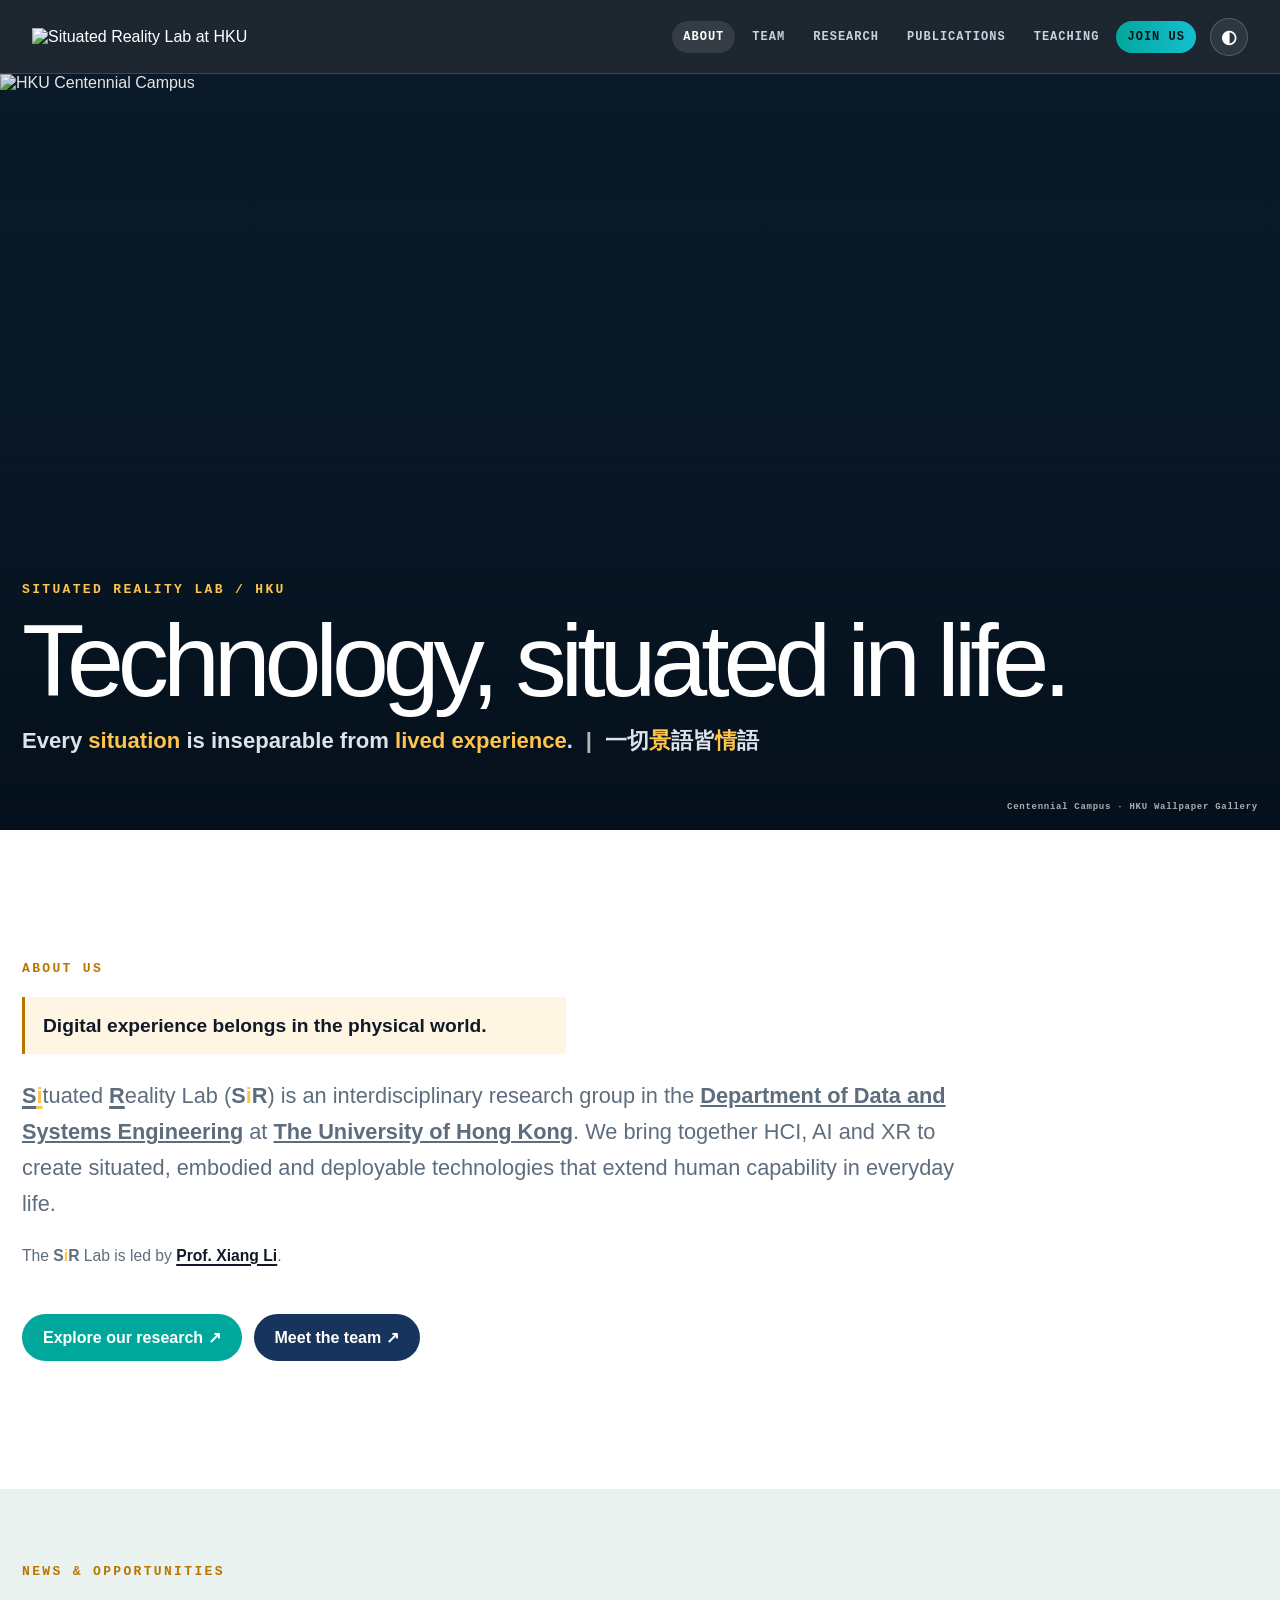
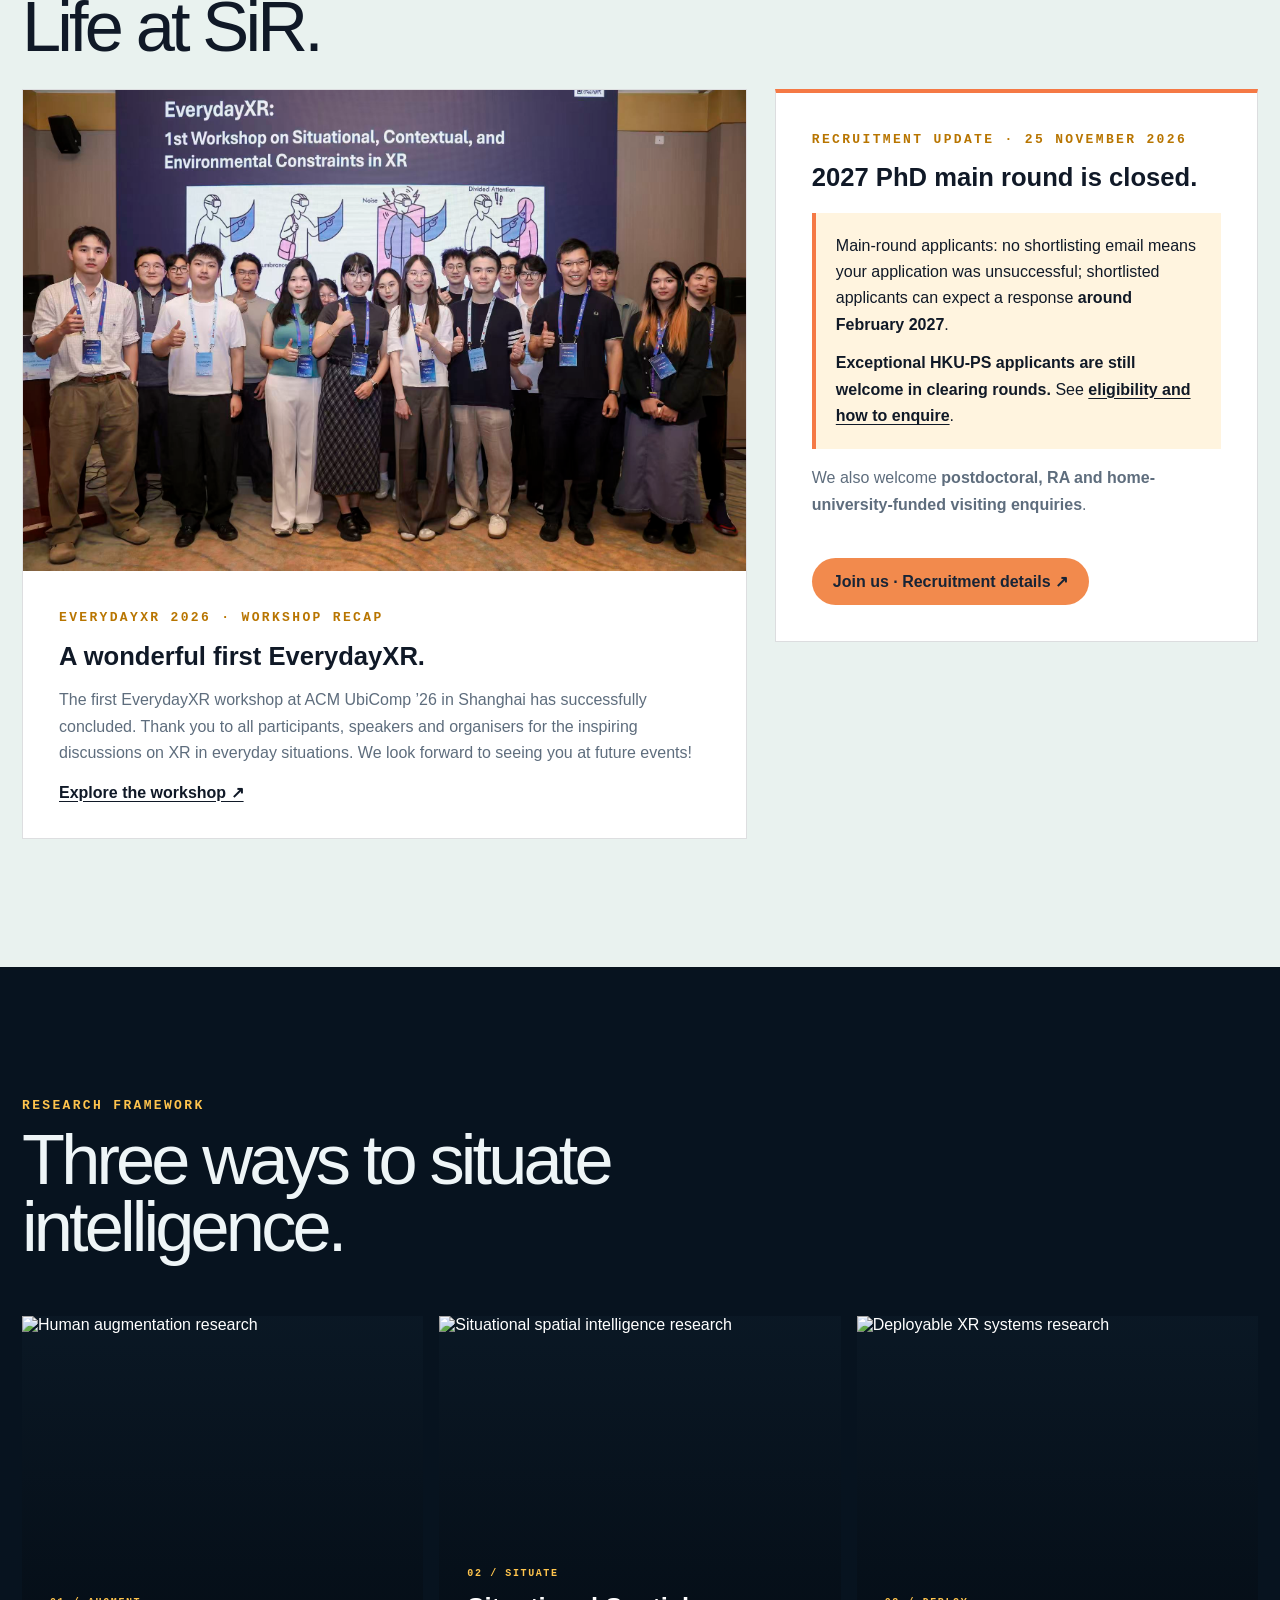
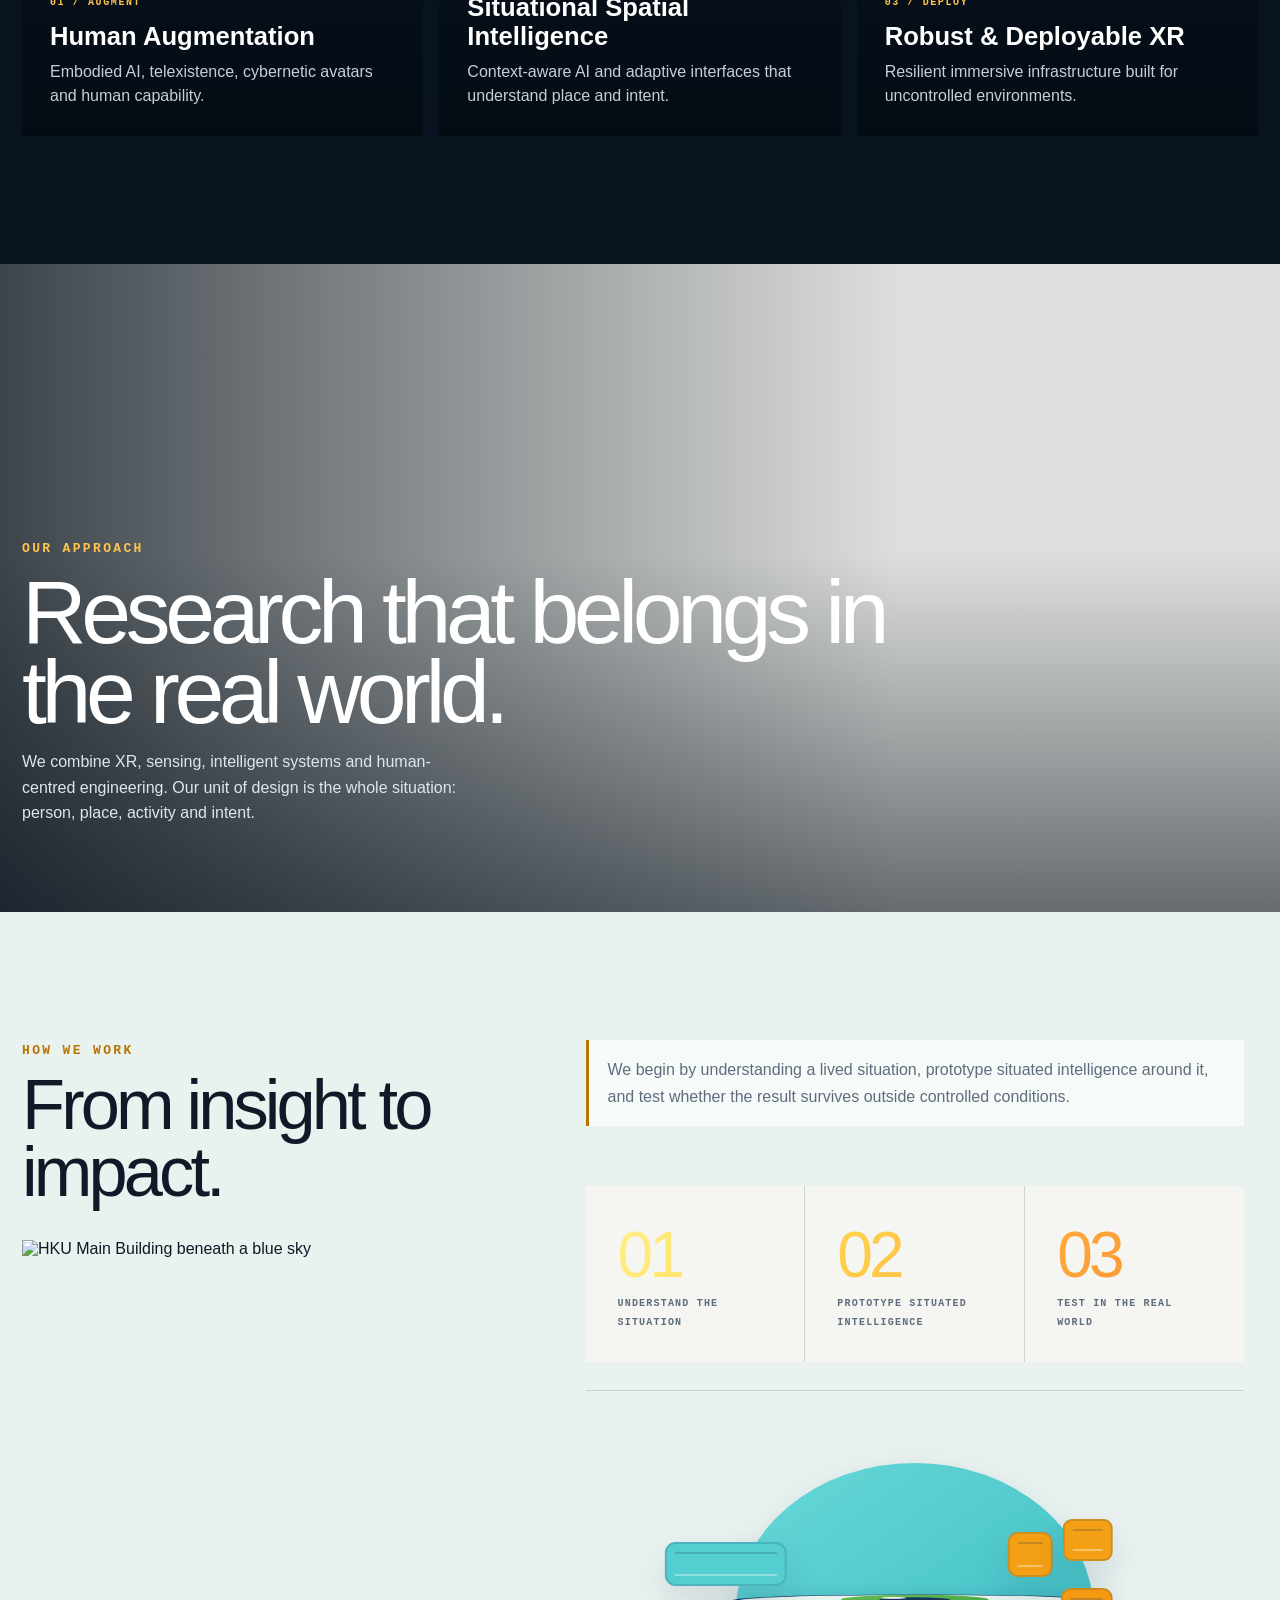
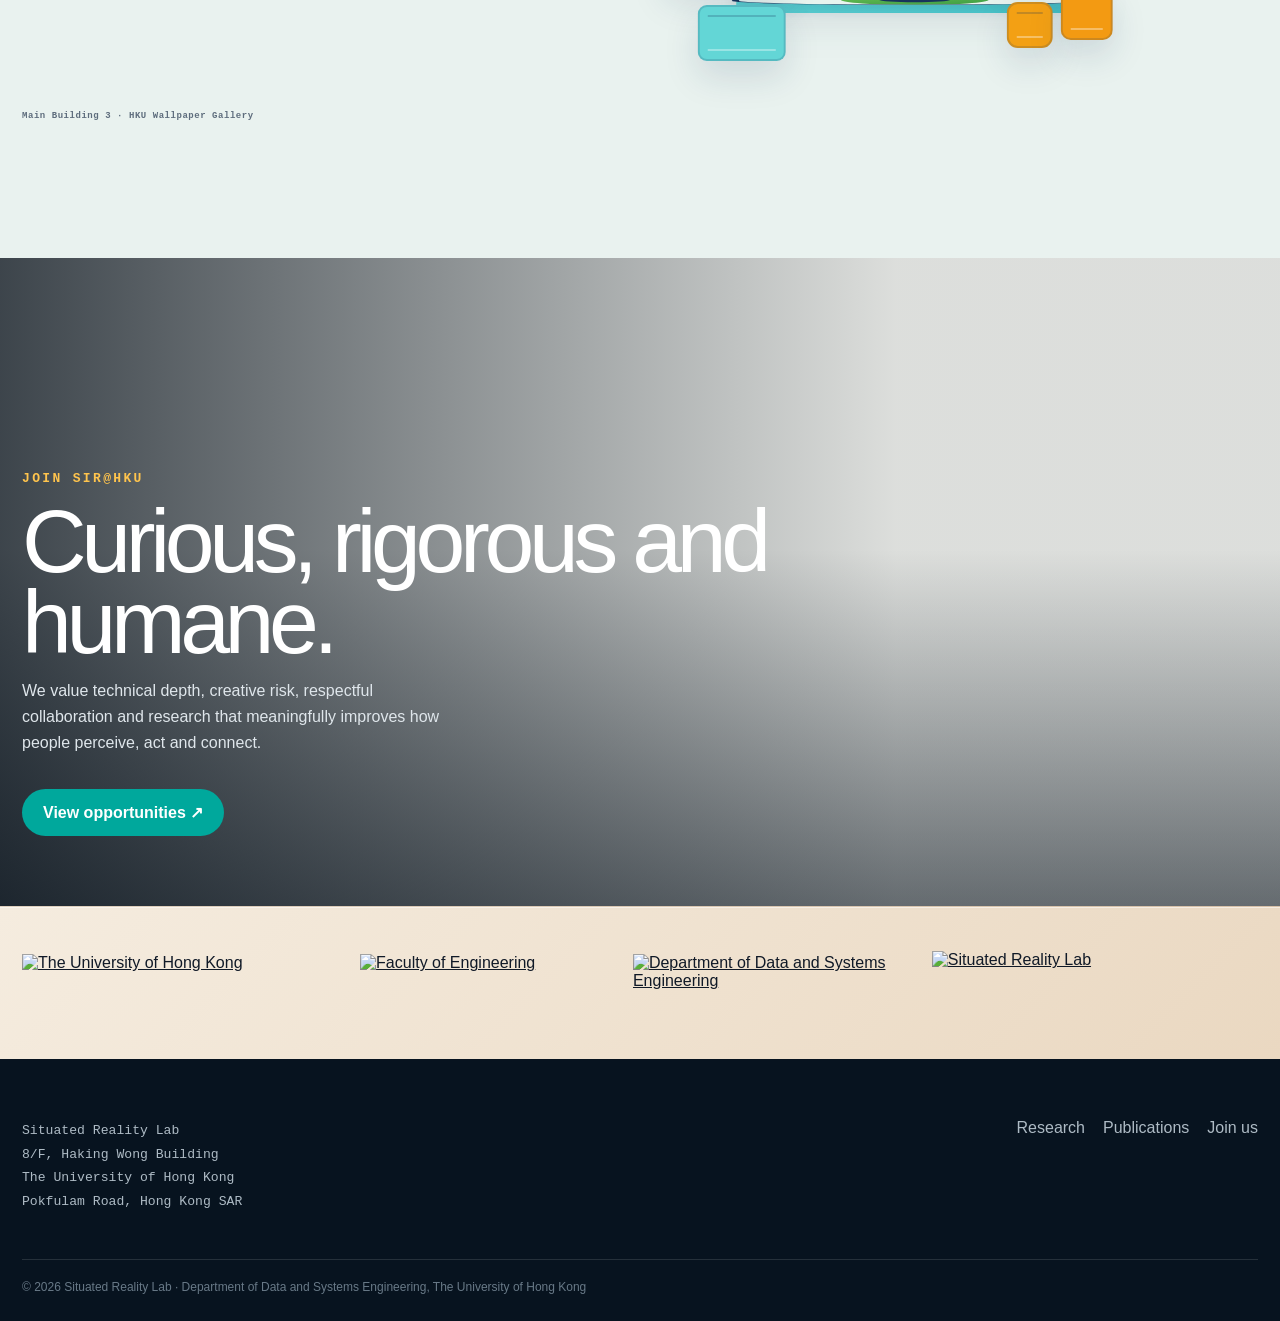
==== commit d735ab57: "Shorten homepage recruitment notice and update THE interdisciplinary ranking" ====
--- a/index.html
+++ b/index.html
@@ -2,7 +2,7 @@
 <a class="skip" href="#content">Skip to content</a><header class="site-head"><a class="site-brand" href="index.html"><img src="assets/brand/sir-full-white.png" alt="Situated Reality Lab at HKU"></a><button class="nav-toggle" aria-expanded="false" aria-label="Open navigation">☰</button><nav class="site-nav" aria-label="Primary"><a href="index.html" aria-current="page">About</a><a href="team.html">Team</a><a href="research.html">Research</a><a href="publications.html">Publications</a><a href="teaching.html">Teaching</a><a class="join-pill" href="/join-us">Join us</a></nav></header>
 <main id="content" class="page-main"><section class="campus-hero"><img src="assets/campus/centennial-campus.webp" alt="HKU Centennial Campus"><div class="hero-copy"><span class="eyebrow">Situated Reality Lab / HKU</span><h1>Technology, situated in life.</h1><p class="hero-manifesto">Every <strong class="manifesto-accent">situation</strong> is inseparable from <strong class="manifesto-accent">lived experience</strong>. <span class="manifesto-divider">|</span> 一切<span class="manifesto-accent">景</span>語皆<span class="manifesto-accent">情</span>語</p></div><small class="photo-credit">Centennial Campus · HKU Wallpaper Gallery</small></section>
 <section class="section section--white"><div class="about-intro about-intro--overview reveal"><div><span class="eyebrow">About us</span><aside class="about-note">Digital experience belongs in the physical world.</aside><p class="lede"><span class="sir-full-name"><strong class="sir-initial">S</strong><strong class="sir-initial sir-i">i</strong>tuated <strong class="sir-initial">R</strong>eality Lab</span> (<strong class="sir-abbr">S<span class="sir-i">i</span>R</strong>) is an interdisciplinary research group in the <strong><a href="https://www.dase.hku.hk/" target="_blank" rel="noreferrer">Department of Data and Systems Engineering</a></strong> at <strong><a href="https://www.hku.hk/" target="_blank" rel="noreferrer">The University of Hong Kong</a></strong>. We bring together HCI, AI and XR to create situated, embodied and deployable technologies that extend human capability in everyday life.</p><p class="about-leadership">The <strong class="sir-abbr">S<span class="sir-i">i</span>R</strong> Lab is led by <strong><a href="https://www.xiang-li.phd/" target="_blank" rel="noreferrer">Prof. Xiang Li</a></strong>.</p><div class="about-actions"><a class="button button--teal" href="research.html">Explore our research ↗</a><a class="button" href="team.html">Meet the team ↗</a></div></div></div></section>
-<section class="section section--tint lab-news" id="news"><span class="eyebrow">News &amp; opportunities</span><h2>Life at SiR.</h2><div class="lab-news__grid"><article class="news-event reveal"><img src="assets/events/everydayxr-2026.jpg" alt="Participants at the first EverydayXR workshop at ACM UbiComp 2026 in Shanghai" width="2000" height="1333" loading="lazy"><div class="news-event__copy"><span class="eyebrow">EverydayXR 2026 · Workshop recap</span><h3>A wonderful first EverydayXR.</h3><p>The first EverydayXR workshop at ACM UbiComp ’26 in Shanghai has successfully concluded. Thank you to all participants, speakers and organisers for the inspiring discussions on XR in everyday situations. We look forward to seeing you at future events!</p><a href="https://sites.google.com/view/everyday-xr/home" target="_blank" rel="noreferrer">Explore the workshop ↗</a></div></article><aside class="news-recruitment reveal"><span class="eyebrow">Recruitment update · 25 November 2026</span><h3>2027 PhD main round is closed.</h3><div class="recruitment-notice"><p><strong>The main round for 2027 PhD entry is now closed.</strong> If you applied in the main round and have not received a shortlisting email, please consider your main-round application unsuccessful.</p><p>Applicants already shortlisted in the main round should expect to hear from us <strong>around February 2027</strong>.</p><p><strong>Clearing rounds: exceptional HKU-PS applicants are still welcome.</strong> You must hold a First Class Honours bachelor’s degree (or equivalent) from a <strong>global top-50 university or a leading undergraduate university in China</strong>, have an undergraduate <strong>GPA in the top 5% of your cohort</strong>, a <strong>published first-author paper at a top-tier conference or journal</strong>, and <strong>solid research experience</strong>. Please email <a href="mailto:xianghci@hku.hk">xianghci@hku.hk</a> directly for individual consideration.</p></div><p><strong>Postdoctoral start dates are limited to 1 September–1 November each year.</strong> Please contact <a href="mailto:xianghci@hku.hk">xianghci@hku.hk</a> <strong>at least eight months before your intended start date</strong>.</p><p>We warmly welcome <strong>research assistants</strong>: unpaid roles for applicants requiring a visa for the placement, and modestly paid part-time roles for current HKU undergraduate/postgraduate students or Hong Kong locals. We also welcome <strong>visiting students funded by their home university</strong>.</p><a class="button button--orange" href="/join-us/#positions">Recruitment details ↗</a></aside></div></section>
+<section class="section section--tint lab-news" id="news"><span class="eyebrow">News &amp; opportunities</span><h2>Life at SiR.</h2><div class="lab-news__grid"><article class="news-event reveal"><img src="assets/events/everydayxr-2026.jpg" alt="Participants at the first EverydayXR workshop at ACM UbiComp 2026 in Shanghai" width="2000" height="1333" loading="lazy"><div class="news-event__copy"><span class="eyebrow">EverydayXR 2026 · Workshop recap</span><h3>A wonderful first EverydayXR.</h3><p>The first EverydayXR workshop at ACM UbiComp ’26 in Shanghai has successfully concluded. Thank you to all participants, speakers and organisers for the inspiring discussions on XR in everyday situations. We look forward to seeing you at future events!</p><a href="https://sites.google.com/view/everyday-xr/home" target="_blank" rel="noreferrer">Explore the workshop ↗</a></div></article><aside class="news-recruitment reveal"><span class="eyebrow">Recruitment update · 25 November 2026</span><h3>2027 PhD main round is closed.</h3><div class="recruitment-notice"><p>Main-round applicants: no shortlisting email means your application was unsuccessful; shortlisted applicants can expect a response <strong>around February 2027</strong>.</p><p><strong>Exceptional HKU-PS applicants are still welcome in clearing rounds.</strong> See <a href="/join-us/#clearing-rounds">eligibility and how to enquire</a>.</p></div><p>We also welcome <strong>postdoctoral, RA and home-university-funded visiting enquiries</strong>.</p><a class="button button--orange" href="/join-us/#positions">Join us · Recruitment details ↗</a></aside></div></section>
 <section class="section section--dark"><span class="eyebrow">Research framework</span><h2>Three ways to situate intelligence.</h2><div class="pillars reveal"><a class="pillar" href="research.html#augmentation"><img src="assets/research/human-augmentation-v2.webp" alt="Human augmentation research"><span>01 / AUGMENT</span><h3>Human Augmentation</h3><p>Embodied AI, telexistence, cybernetic avatars and human capability.</p></a><a class="pillar" href="research.html#intelligence"><img src="assets/research/spatial-intelligence-v2.webp" alt="Situational spatial intelligence research"><span>02 / SITUATE</span><h3>Situational Spatial Intelligence</h3><p>Context-aware AI and adaptive interfaces that understand place and intent.</p></a><a class="pillar" href="research.html#systems"><img src="assets/research/deployable-xr-v2.webp" alt="Deployable XR systems research"><span>03 / DEPLOY</span><h3>Robust & Deployable XR</h3><p>Resilient immersive infrastructure built for uncontrolled environments.</p></a></div></section>
 <section class="campus-break"><img src="assets/campus/main-building-1.webp" alt="HKU Main Building"><div class="campus-break__copy reveal"><span class="eyebrow">Our approach</span><h2>Research that belongs in the real world.</h2><p>We combine XR, sensing, intelligent systems and human-centred engineering. Our unit of design is the whole situation: person, place, activity and intent.</p></div></section>
 <section class="section section--tint"><div class="section-grid reveal"><div><span class="eyebrow">How we work</span><h2>From insight to impact.</h2><figure class="how-campus-image"><img src="assets/campus/main-building-3.webp" alt="HKU Main Building beneath a blue sky"><figcaption>Main Building 3 · HKU Wallpaper Gallery</figcaption></figure></div><div class="prose"><aside class="how-note">We begin by understanding a lived situation, prototype situated intelligence around it, and test whether the result survives outside controlled conditions.</aside><div class="kpi-row how-we-work__steps"><div class="kpi"><b>01</b><span>Understand the situation</span></div><div class="kpi"><b>02</b><span>Prototype situated intelligence</span></div><div class="kpi"><b>03</b><span>Test in the real world</span></div></div><div class="how-eye-wrap" data-about-eye><div class="about-eye-world" aria-hidden="true"><div class="about-eye"><div class="about-eye__cap"></div><div class="about-eye__sclera"><div class="about-eye__iris"><div class="about-eye__pupil"><i></i></div></div></div></div><span class="about-window about-window--1"></span><span class="about-window about-window--2"></span><span class="about-window about-window--3"></span><span class="about-window about-window--4"></span><span class="about-window about-window--5"></span><span class="about-window about-window--6"></span></div></div></div></div></section>
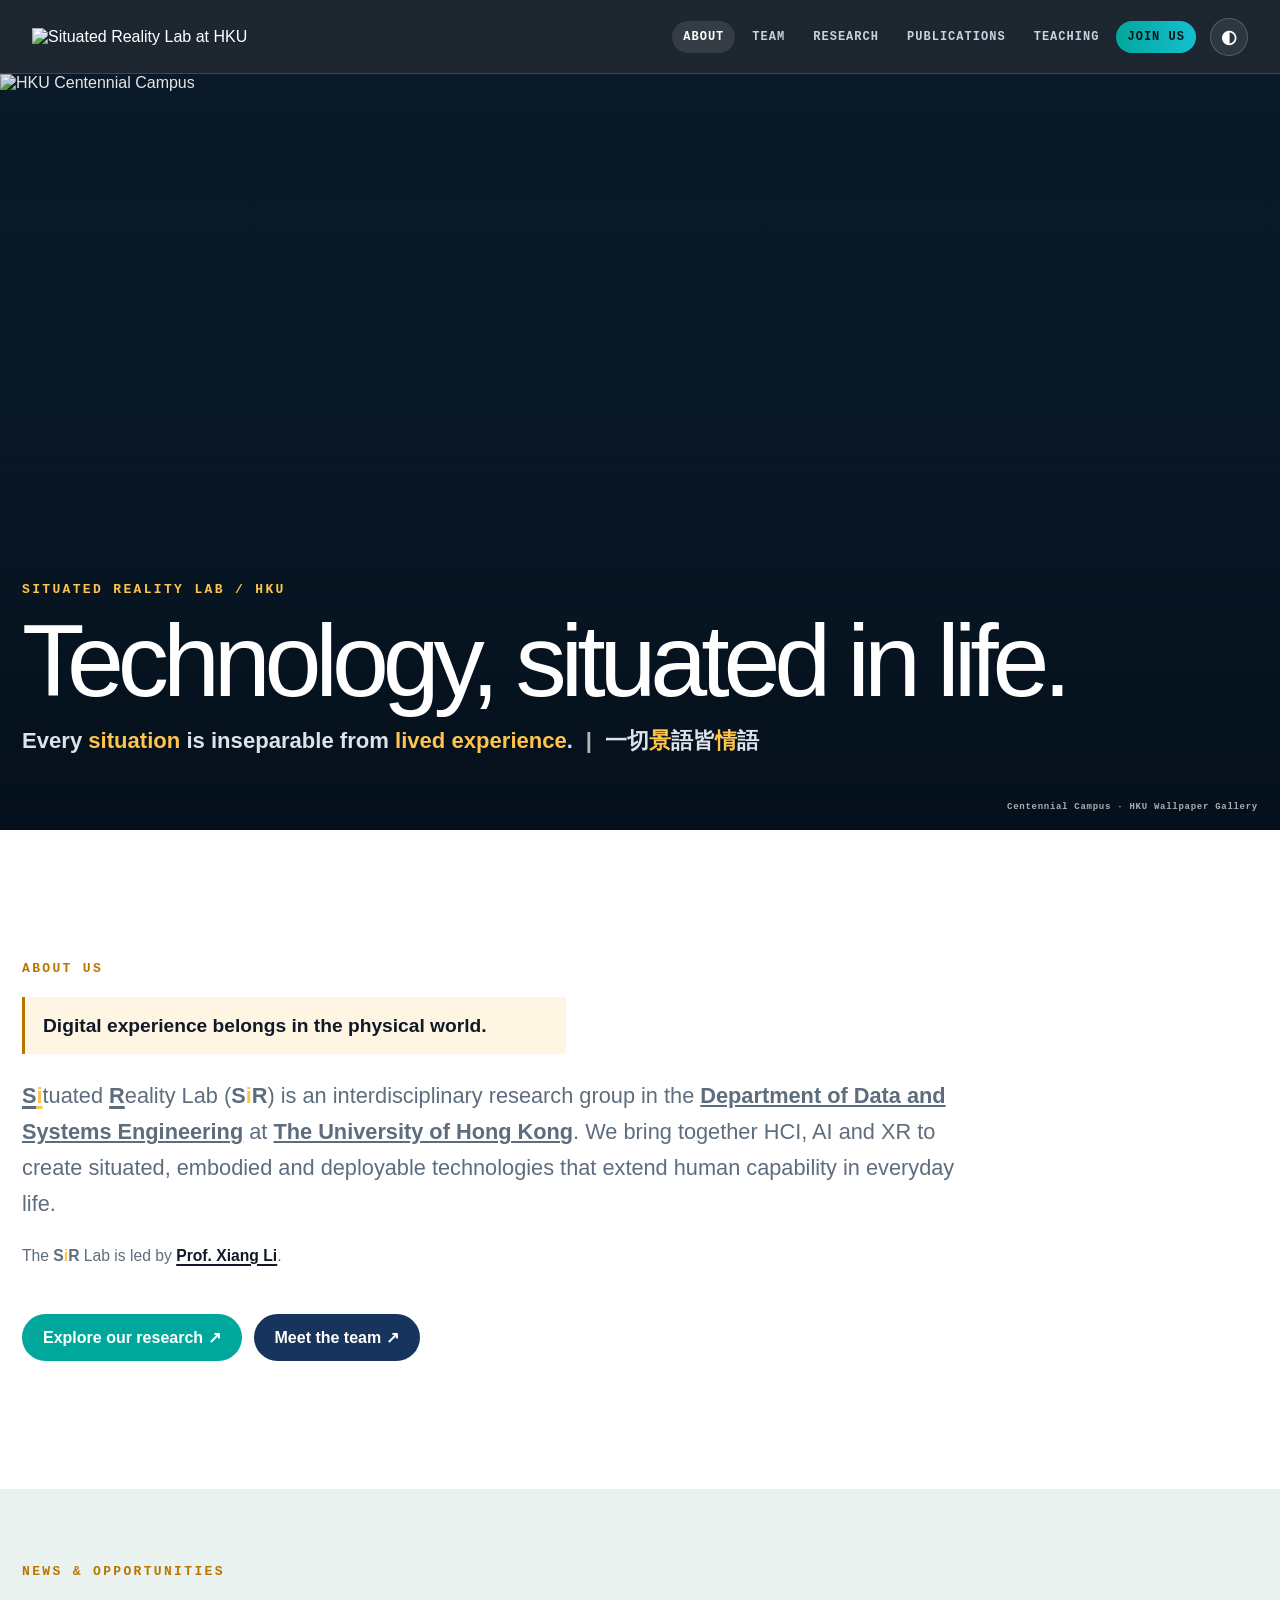
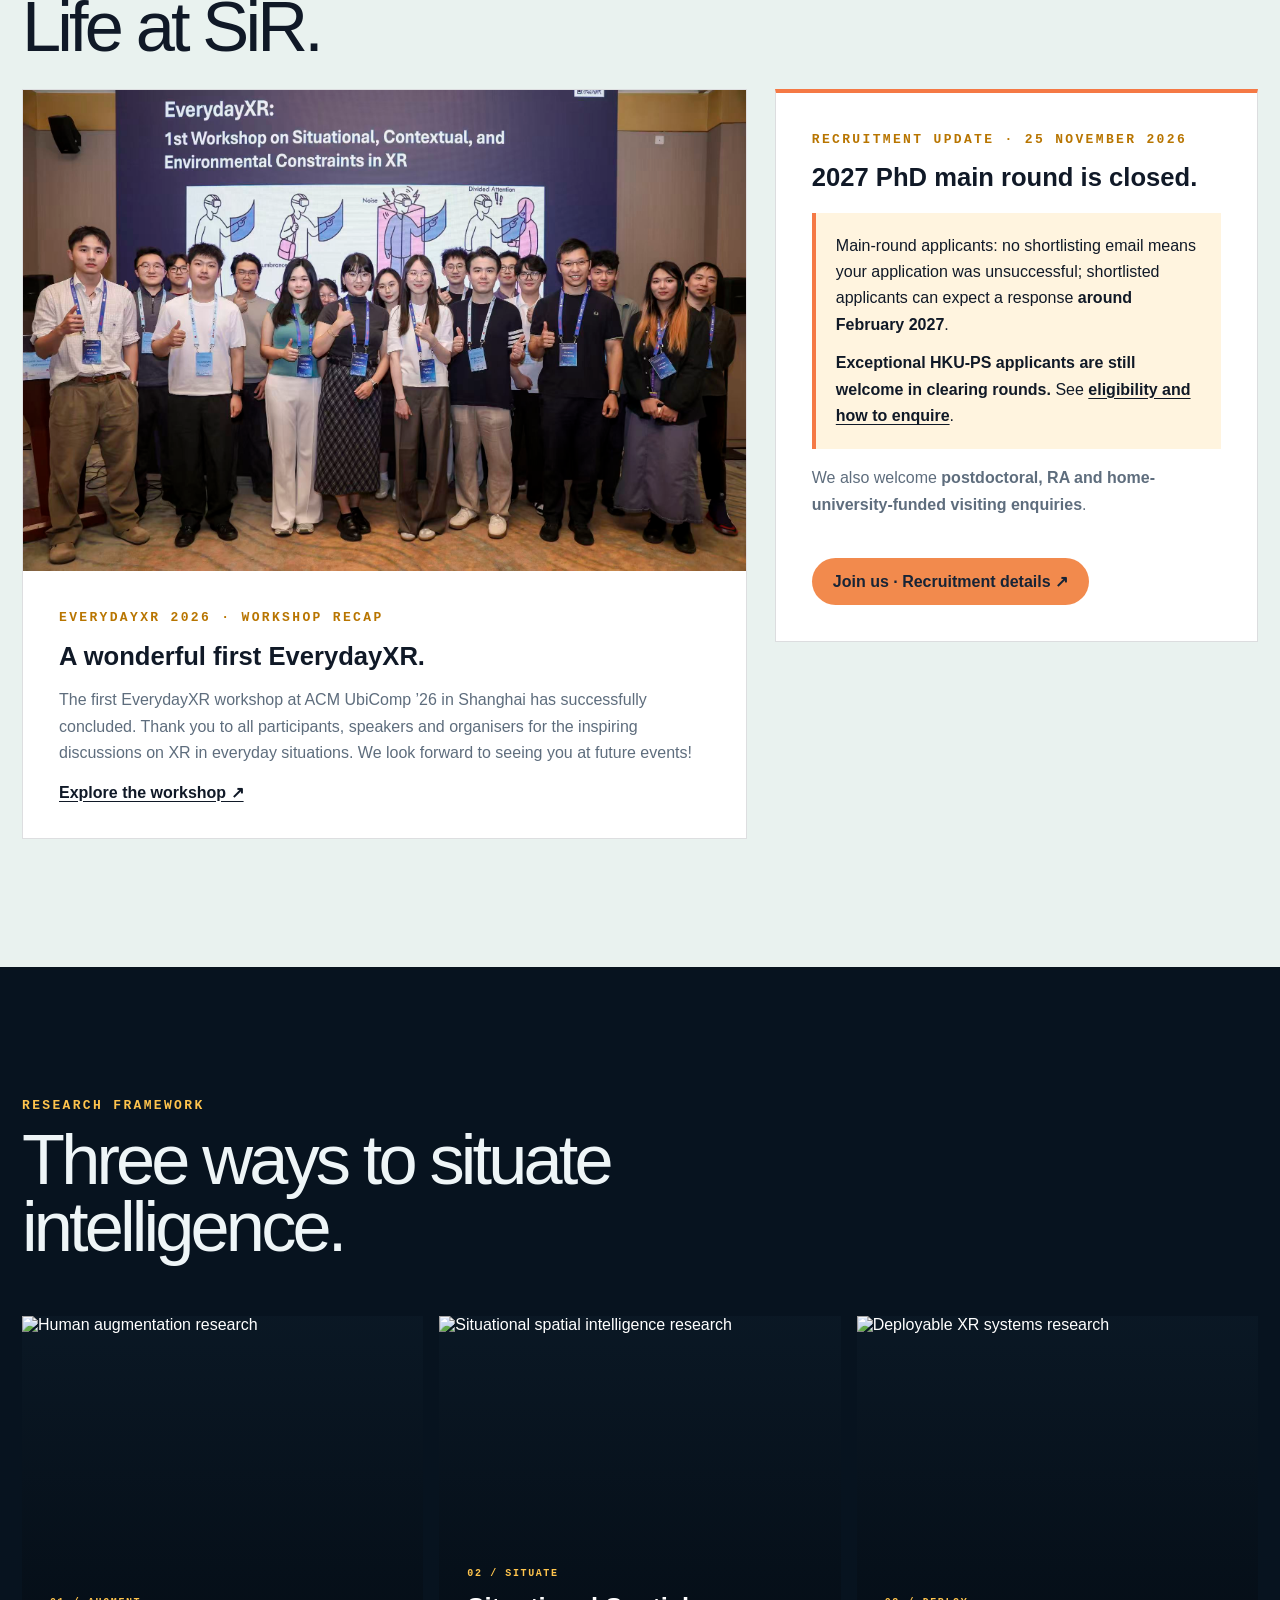
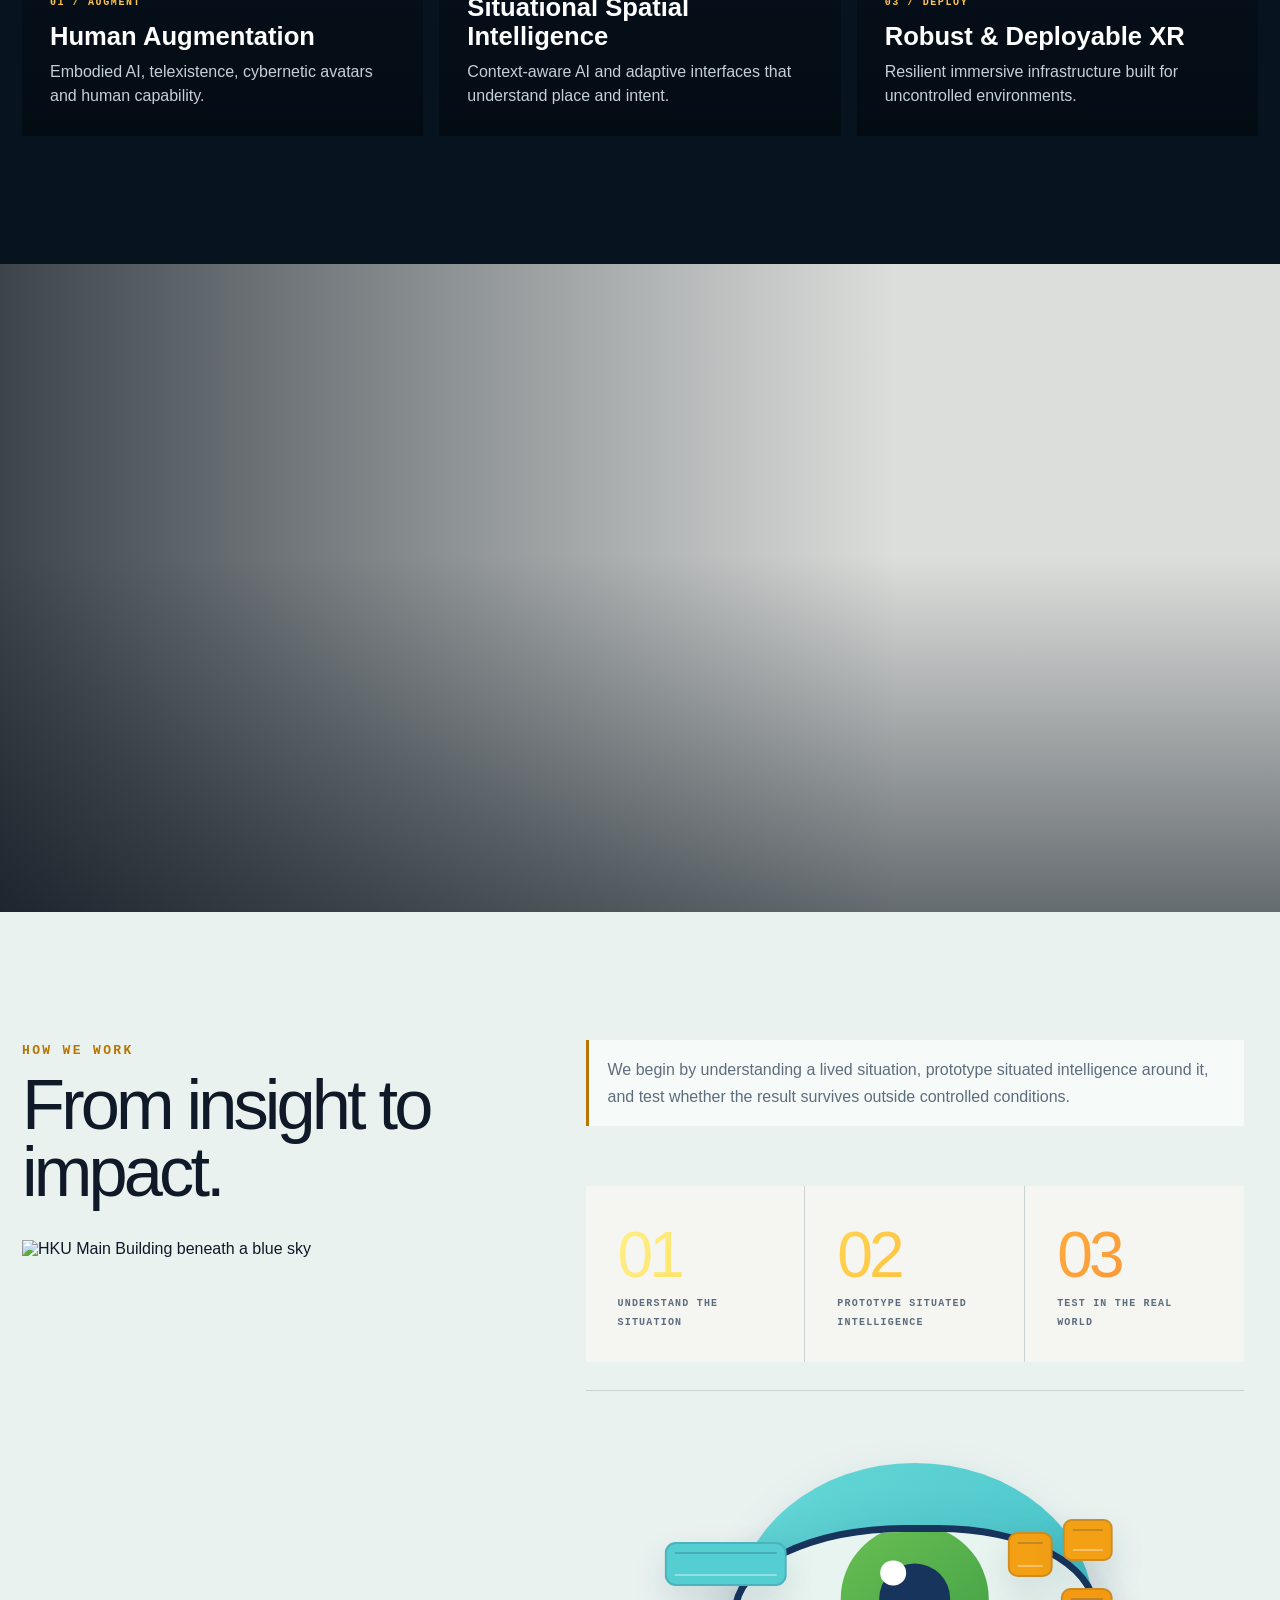
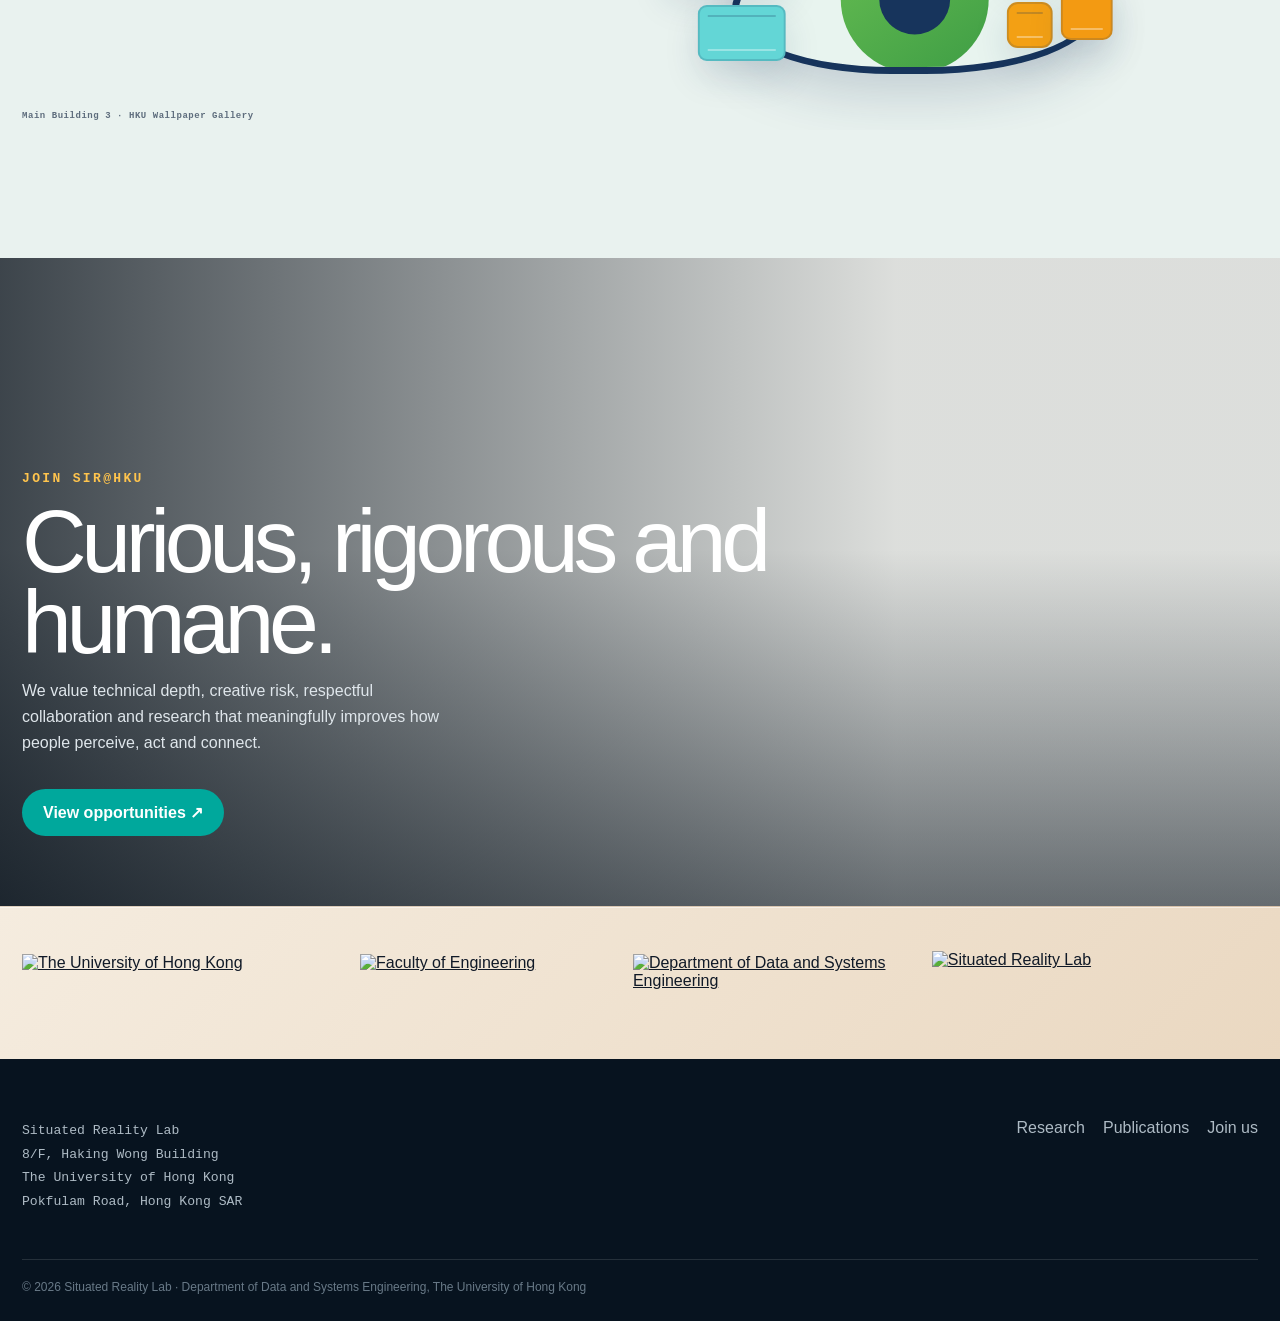
==== commit 14962181: "Use a text-free lab symbol as the favicon across all pages" ====
--- a/index.html
+++ b/index.html
@@ -1,4 +1,4 @@
-<!doctype html><html lang="en"><head><meta charset="utf-8"><meta name="viewport" content="width=device-width,initial-scale=1"><meta name="theme-color" content="#07131f"><title>Situated Reality Lab — SiR@HKU</title><meta name="description" content="The Situated Reality Lab at The University of Hong Kong explores human augmentation, situational spatial intelligence and deployable XR systems."><meta property="og:title" content="Situated Reality Lab — SiR@HKU"><meta property="og:description" content="Every situation is inseparable from lived experience."><meta property="og:image" content="assets/campus/centennial-campus.webp"><link rel="icon" href="assets/brand/favicon.png"><link rel="stylesheet" href="site.css?v=20261125-recruitment"></head><body>
+<!doctype html><html lang="en"><head><meta charset="utf-8"><meta name="viewport" content="width=device-width,initial-scale=1"><meta name="theme-color" content="#07131f"><title>Situated Reality Lab — SiR@HKU</title><meta name="description" content="The Situated Reality Lab at The University of Hong Kong explores human augmentation, situational spatial intelligence and deployable XR systems."><meta property="og:title" content="Situated Reality Lab — SiR@HKU"><meta property="og:description" content="Every situation is inseparable from lived experience."><meta property="og:image" content="assets/campus/centennial-campus.webp"><link rel="icon" type="image/png" sizes="64x64" href="assets/brand/favicon-mark.png"><link rel="stylesheet" href="site.css?v=20261125-recruitment"></head><body>
 <a class="skip" href="#content">Skip to content</a><header class="site-head"><a class="site-brand" href="index.html"><img src="assets/brand/sir-full-white.png" alt="Situated Reality Lab at HKU"></a><button class="nav-toggle" aria-expanded="false" aria-label="Open navigation">☰</button><nav class="site-nav" aria-label="Primary"><a href="index.html" aria-current="page">About</a><a href="team.html">Team</a><a href="research.html">Research</a><a href="publications.html">Publications</a><a href="teaching.html">Teaching</a><a class="join-pill" href="/join-us">Join us</a></nav></header>
 <main id="content" class="page-main"><section class="campus-hero"><img src="assets/campus/centennial-campus.webp" alt="HKU Centennial Campus"><div class="hero-copy"><span class="eyebrow">Situated Reality Lab / HKU</span><h1>Technology, situated in life.</h1><p class="hero-manifesto">Every <strong class="manifesto-accent">situation</strong> is inseparable from <strong class="manifesto-accent">lived experience</strong>. <span class="manifesto-divider">|</span> 一切<span class="manifesto-accent">景</span>語皆<span class="manifesto-accent">情</span>語</p></div><small class="photo-credit">Centennial Campus · HKU Wallpaper Gallery</small></section>
 <section class="section section--white"><div class="about-intro about-intro--overview reveal"><div><span class="eyebrow">About us</span><aside class="about-note">Digital experience belongs in the physical world.</aside><p class="lede"><span class="sir-full-name"><strong class="sir-initial">S</strong><strong class="sir-initial sir-i">i</strong>tuated <strong class="sir-initial">R</strong>eality Lab</span> (<strong class="sir-abbr">S<span class="sir-i">i</span>R</strong>) is an interdisciplinary research group in the <strong><a href="https://www.dase.hku.hk/" target="_blank" rel="noreferrer">Department of Data and Systems Engineering</a></strong> at <strong><a href="https://www.hku.hk/" target="_blank" rel="noreferrer">The University of Hong Kong</a></strong>. We bring together HCI, AI and XR to create situated, embodied and deployable technologies that extend human capability in everyday life.</p><p class="about-leadership">The <strong class="sir-abbr">S<span class="sir-i">i</span>R</strong> Lab is led by <strong><a href="https://www.xiang-li.phd/" target="_blank" rel="noreferrer">Prof. Xiang Li</a></strong>.</p><div class="about-actions"><a class="button button--teal" href="research.html">Explore our research ↗</a><a class="button" href="team.html">Meet the team ↗</a></div></div></div></section>
